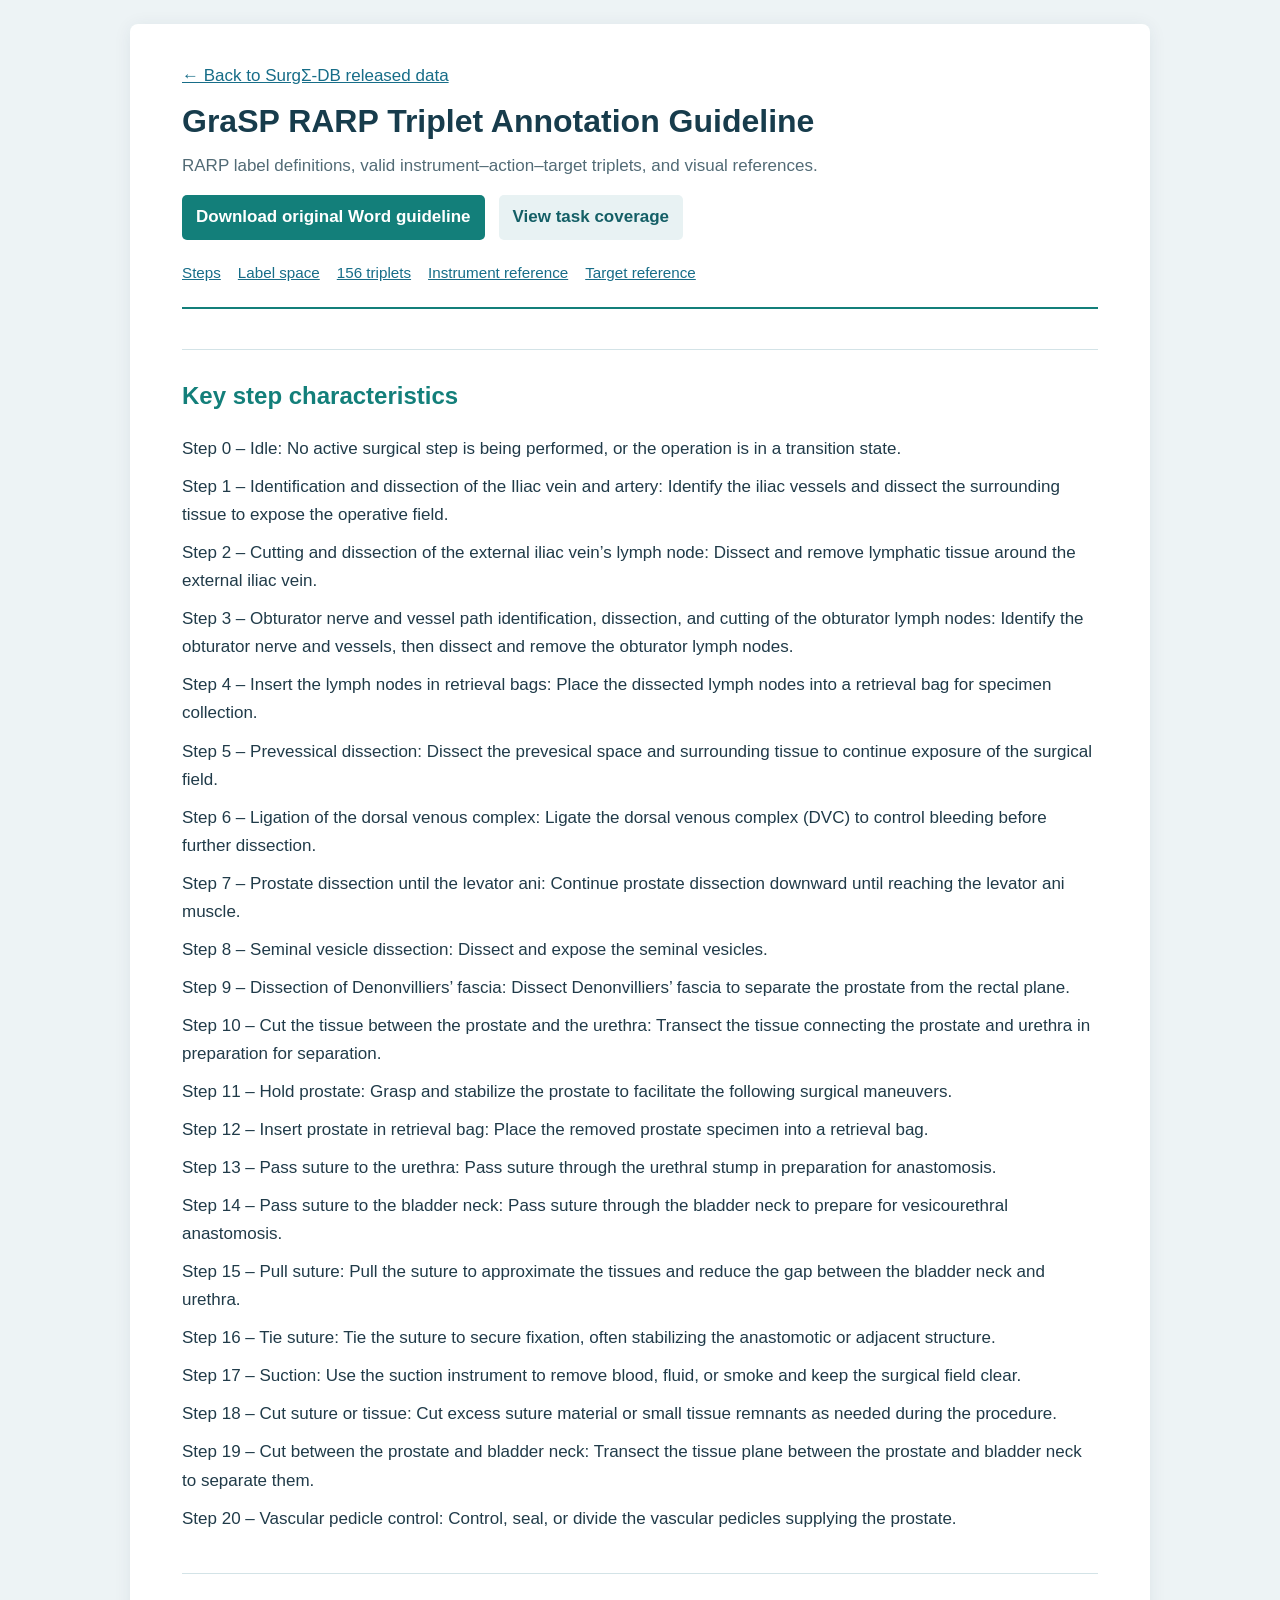
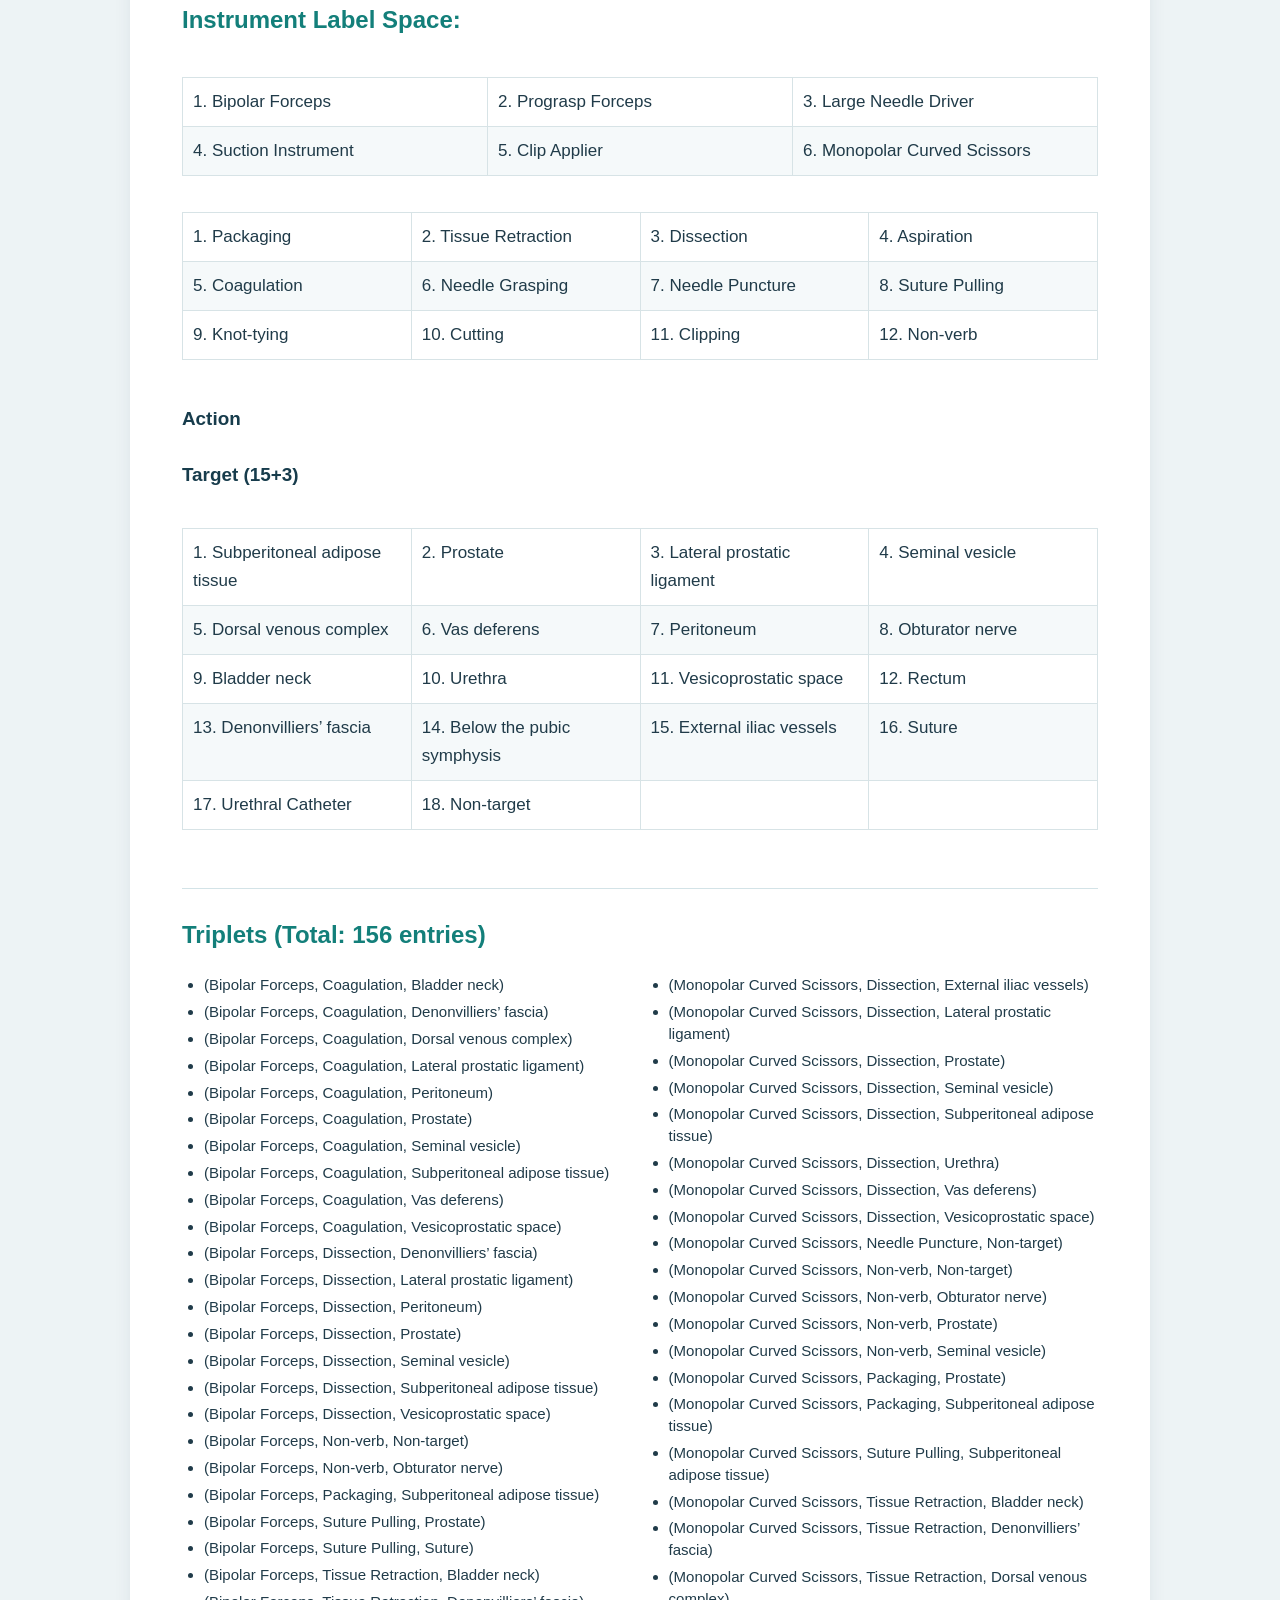
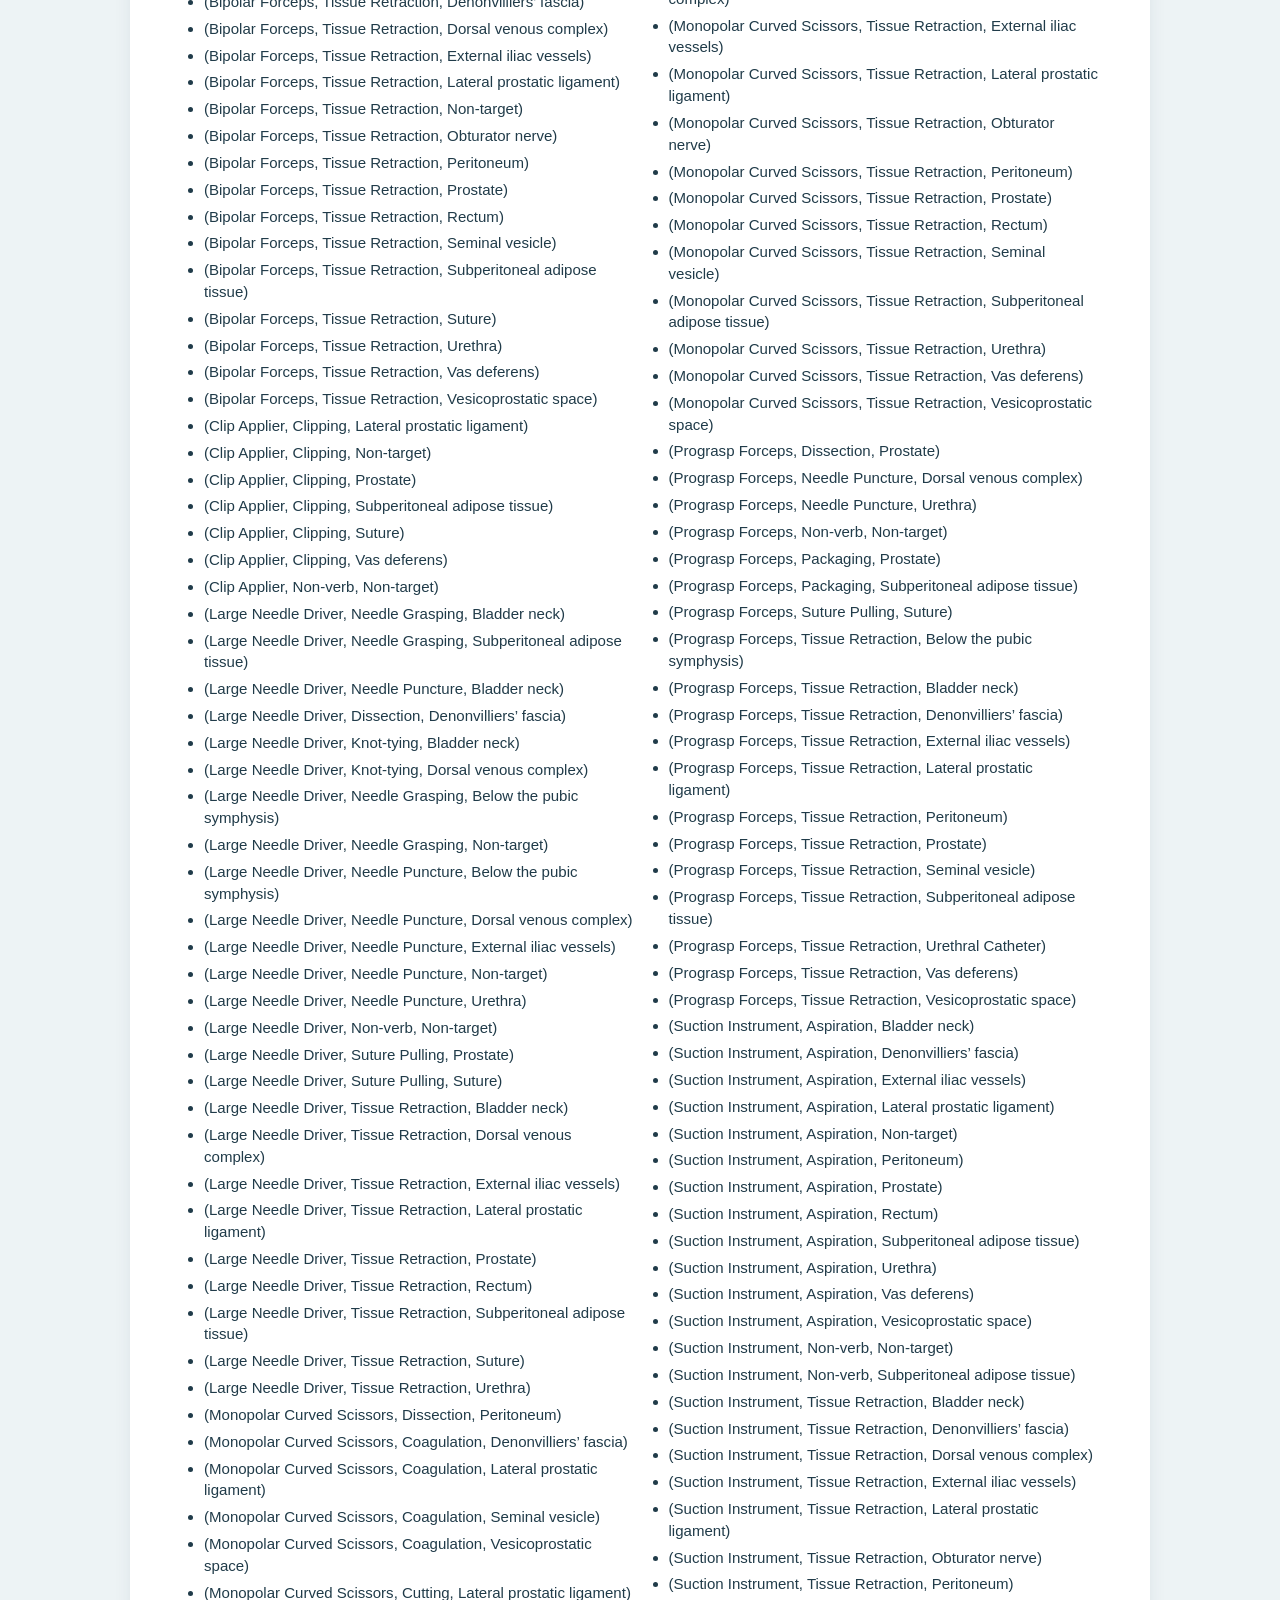
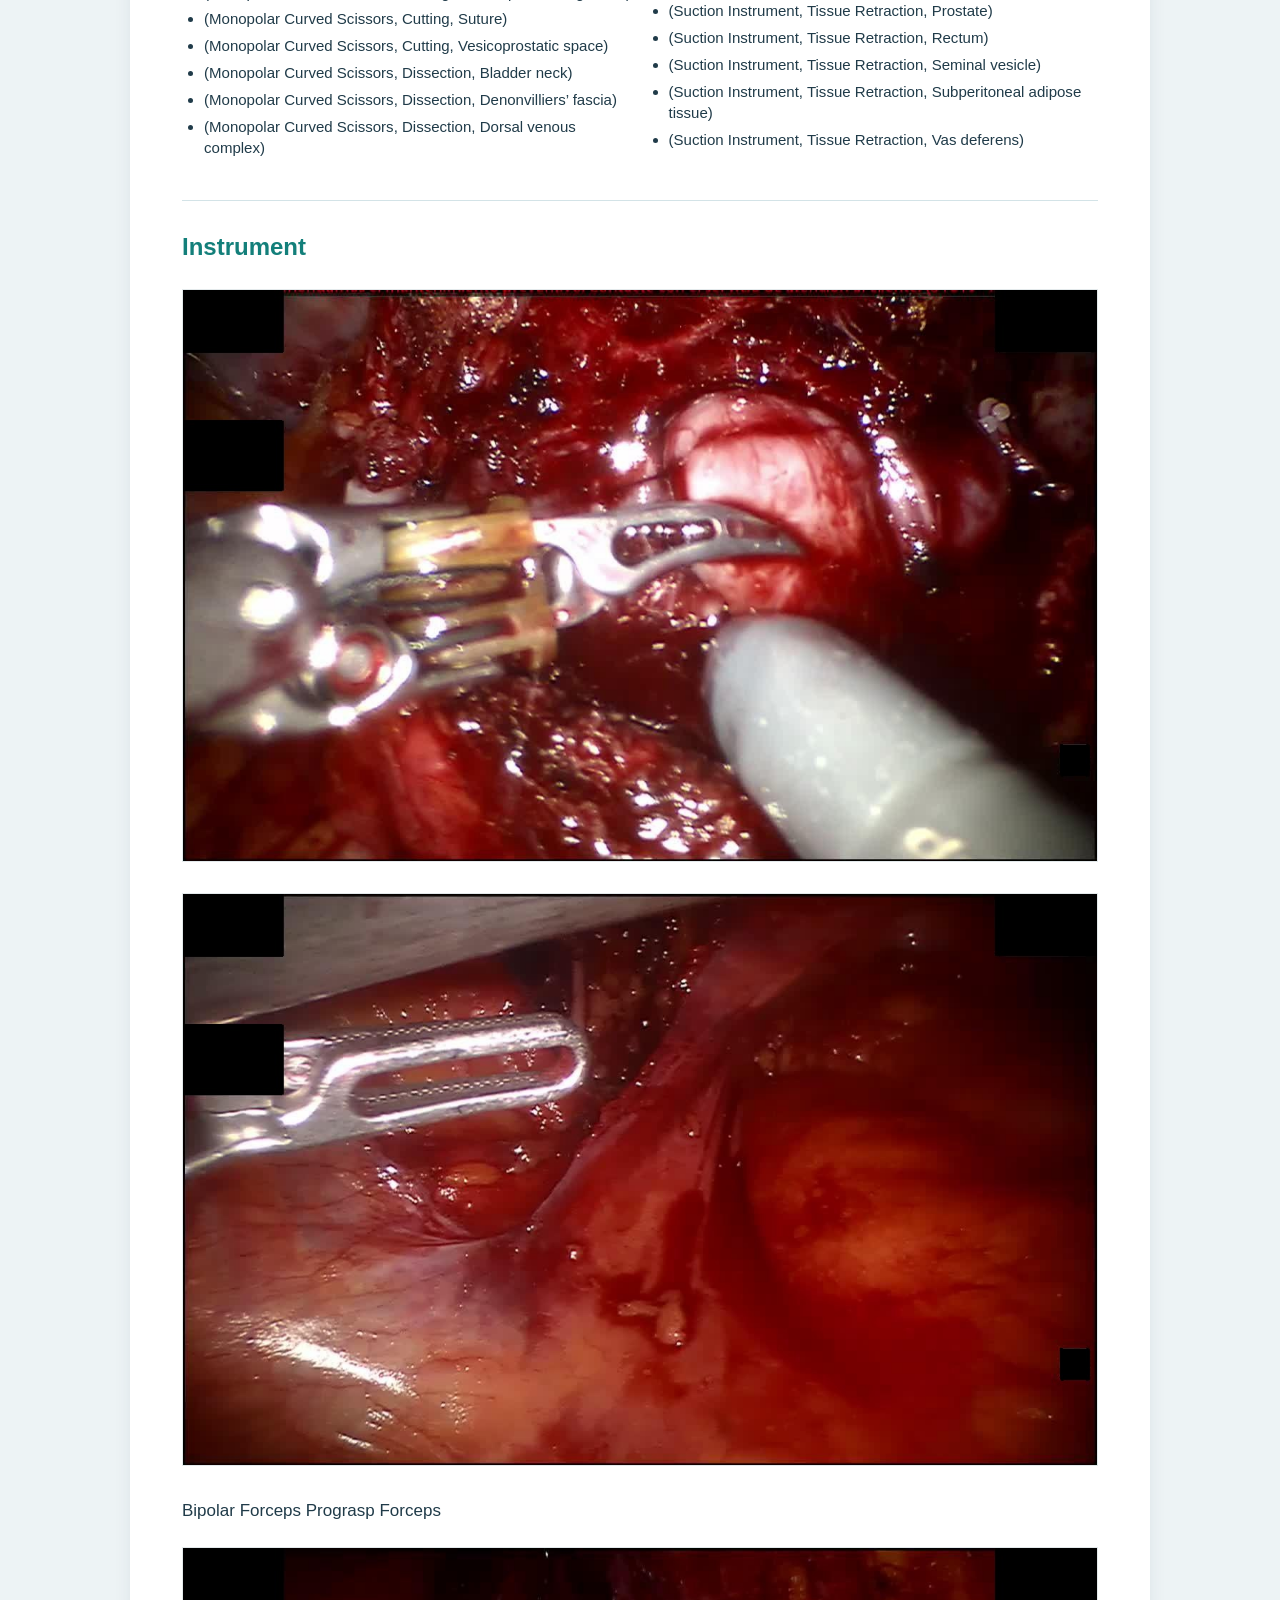
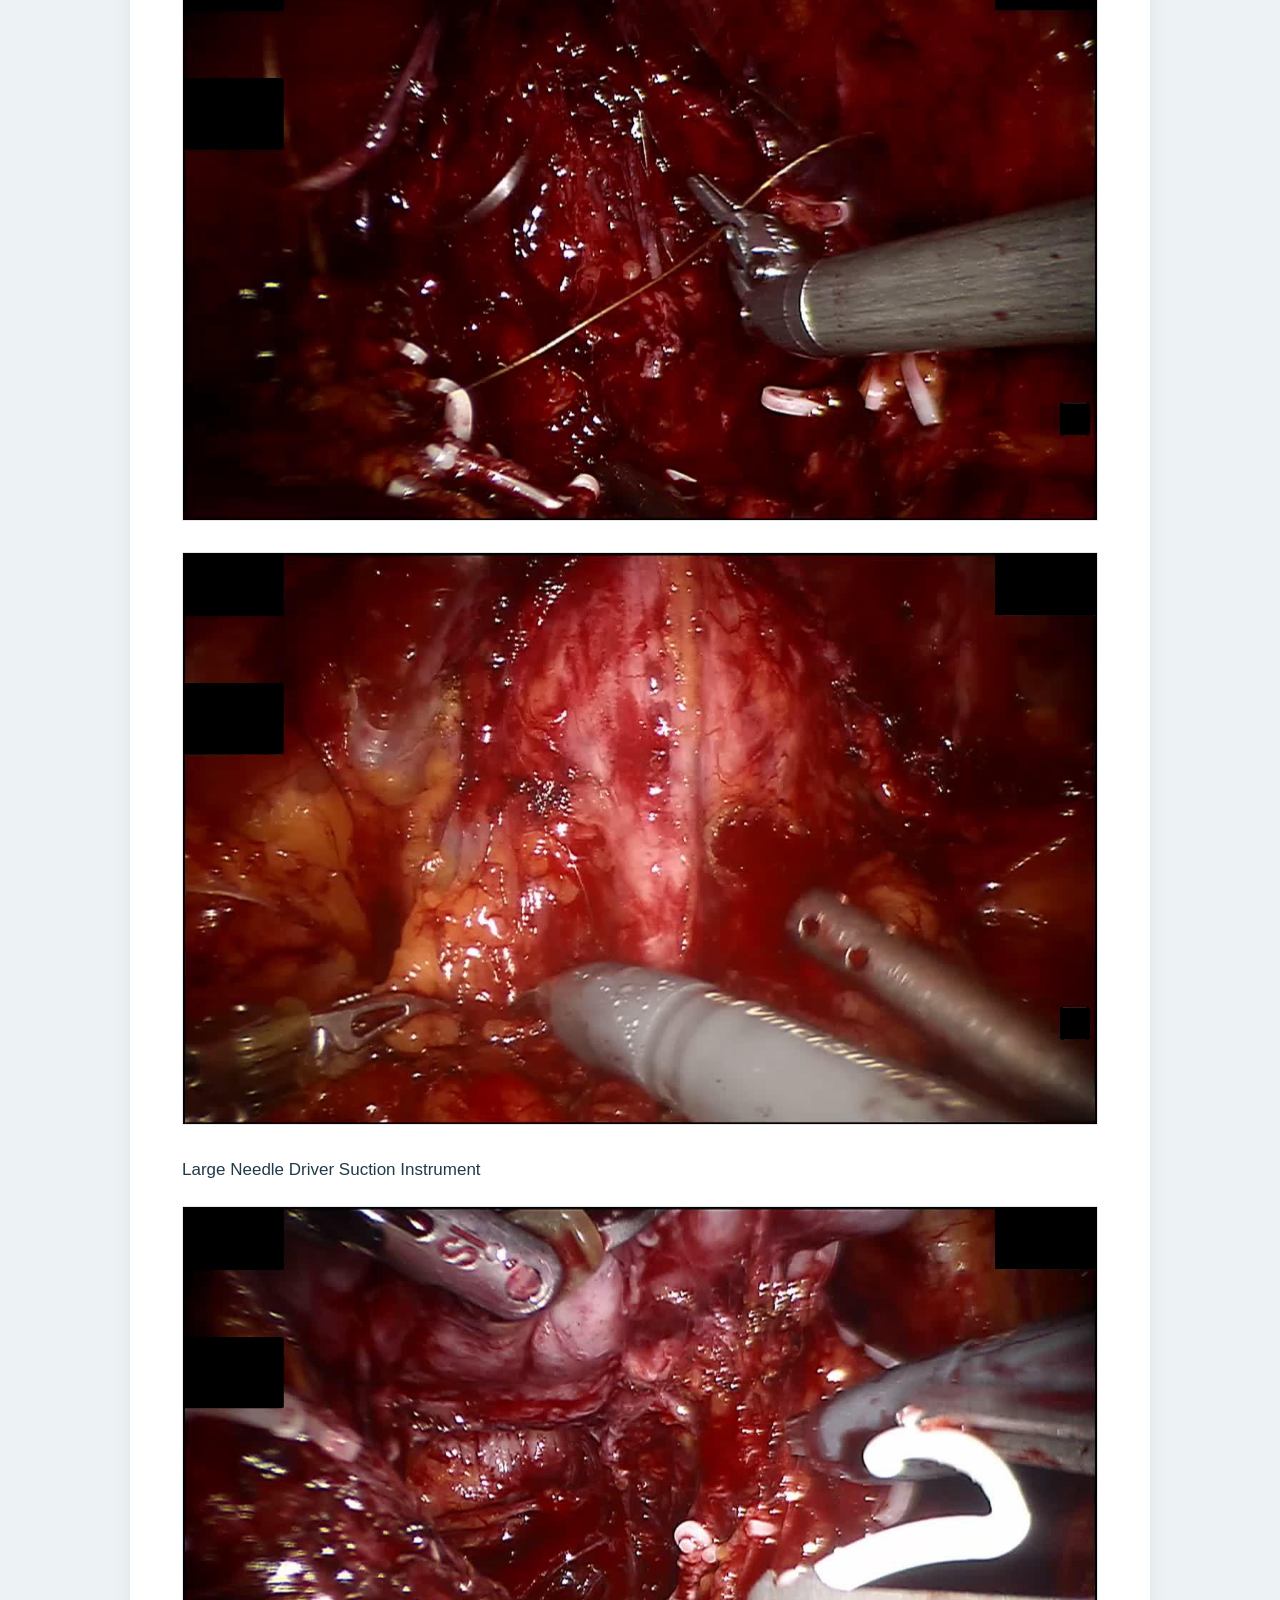
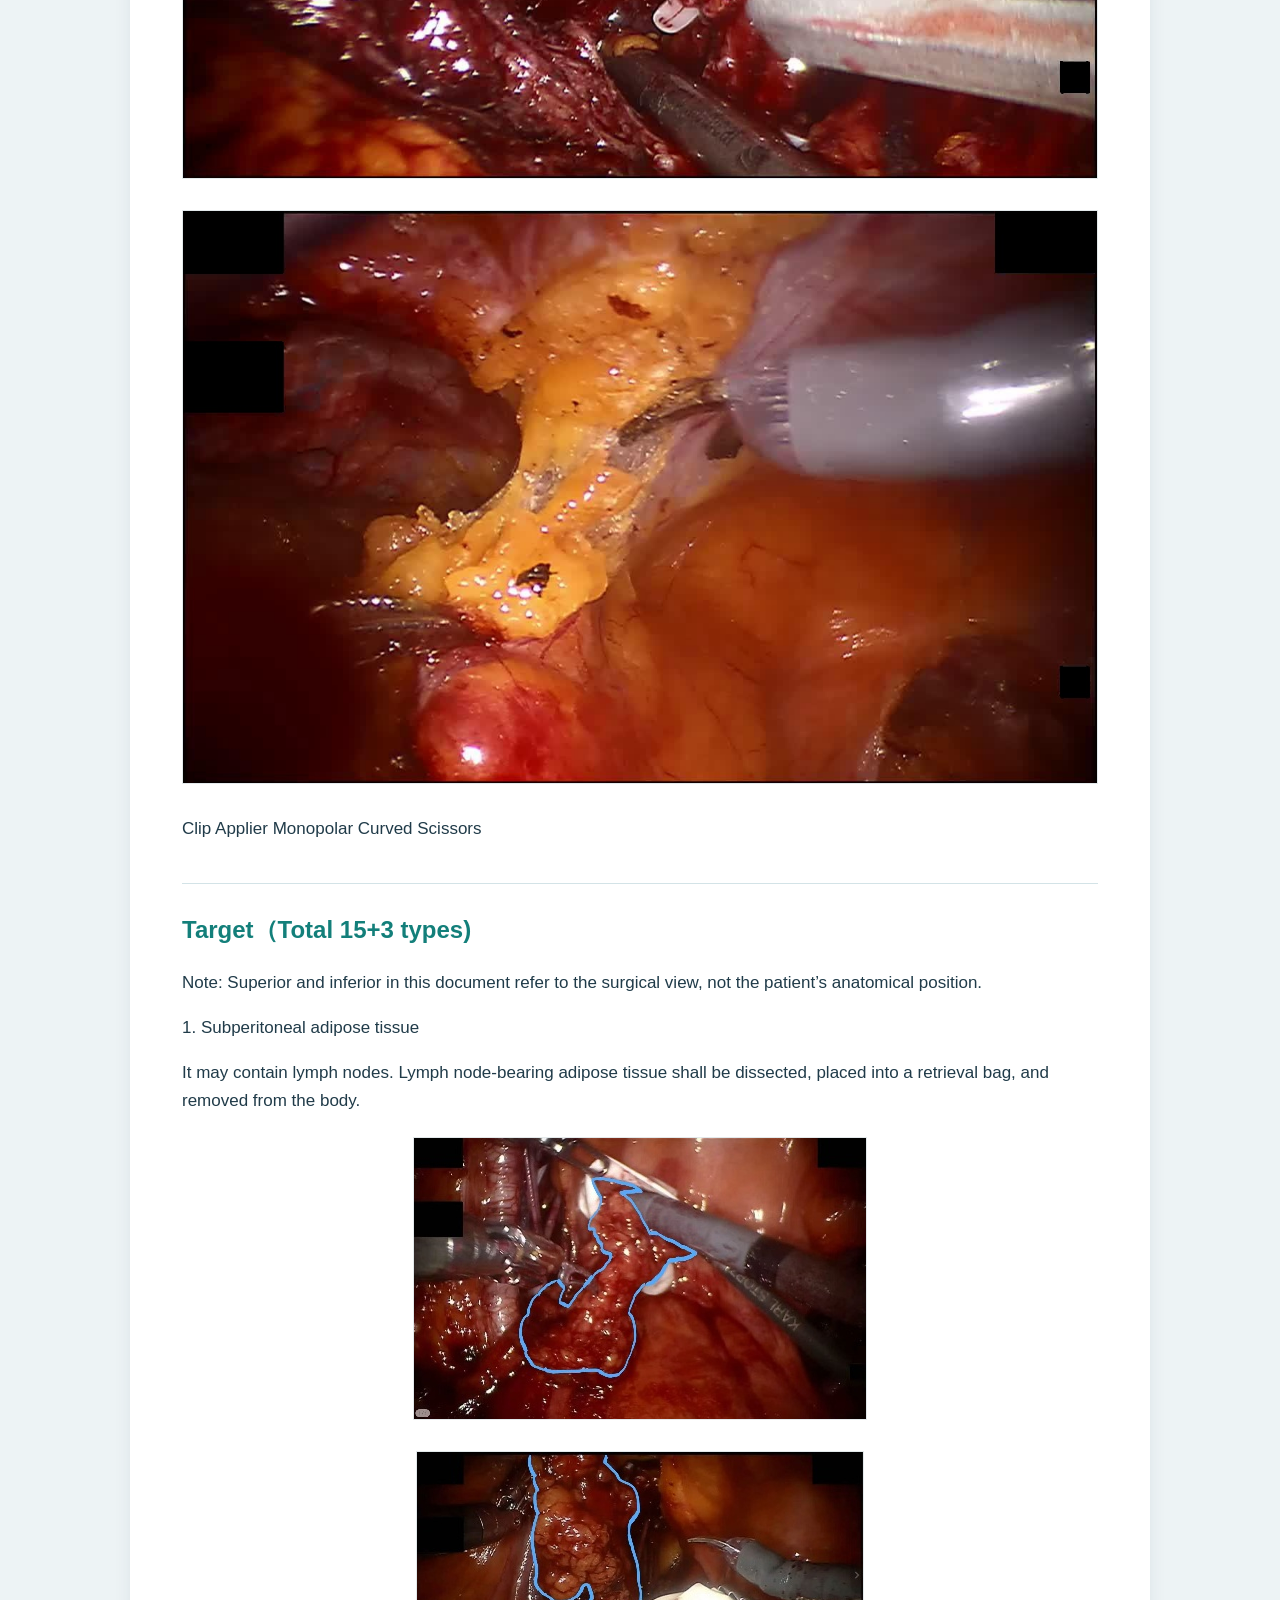
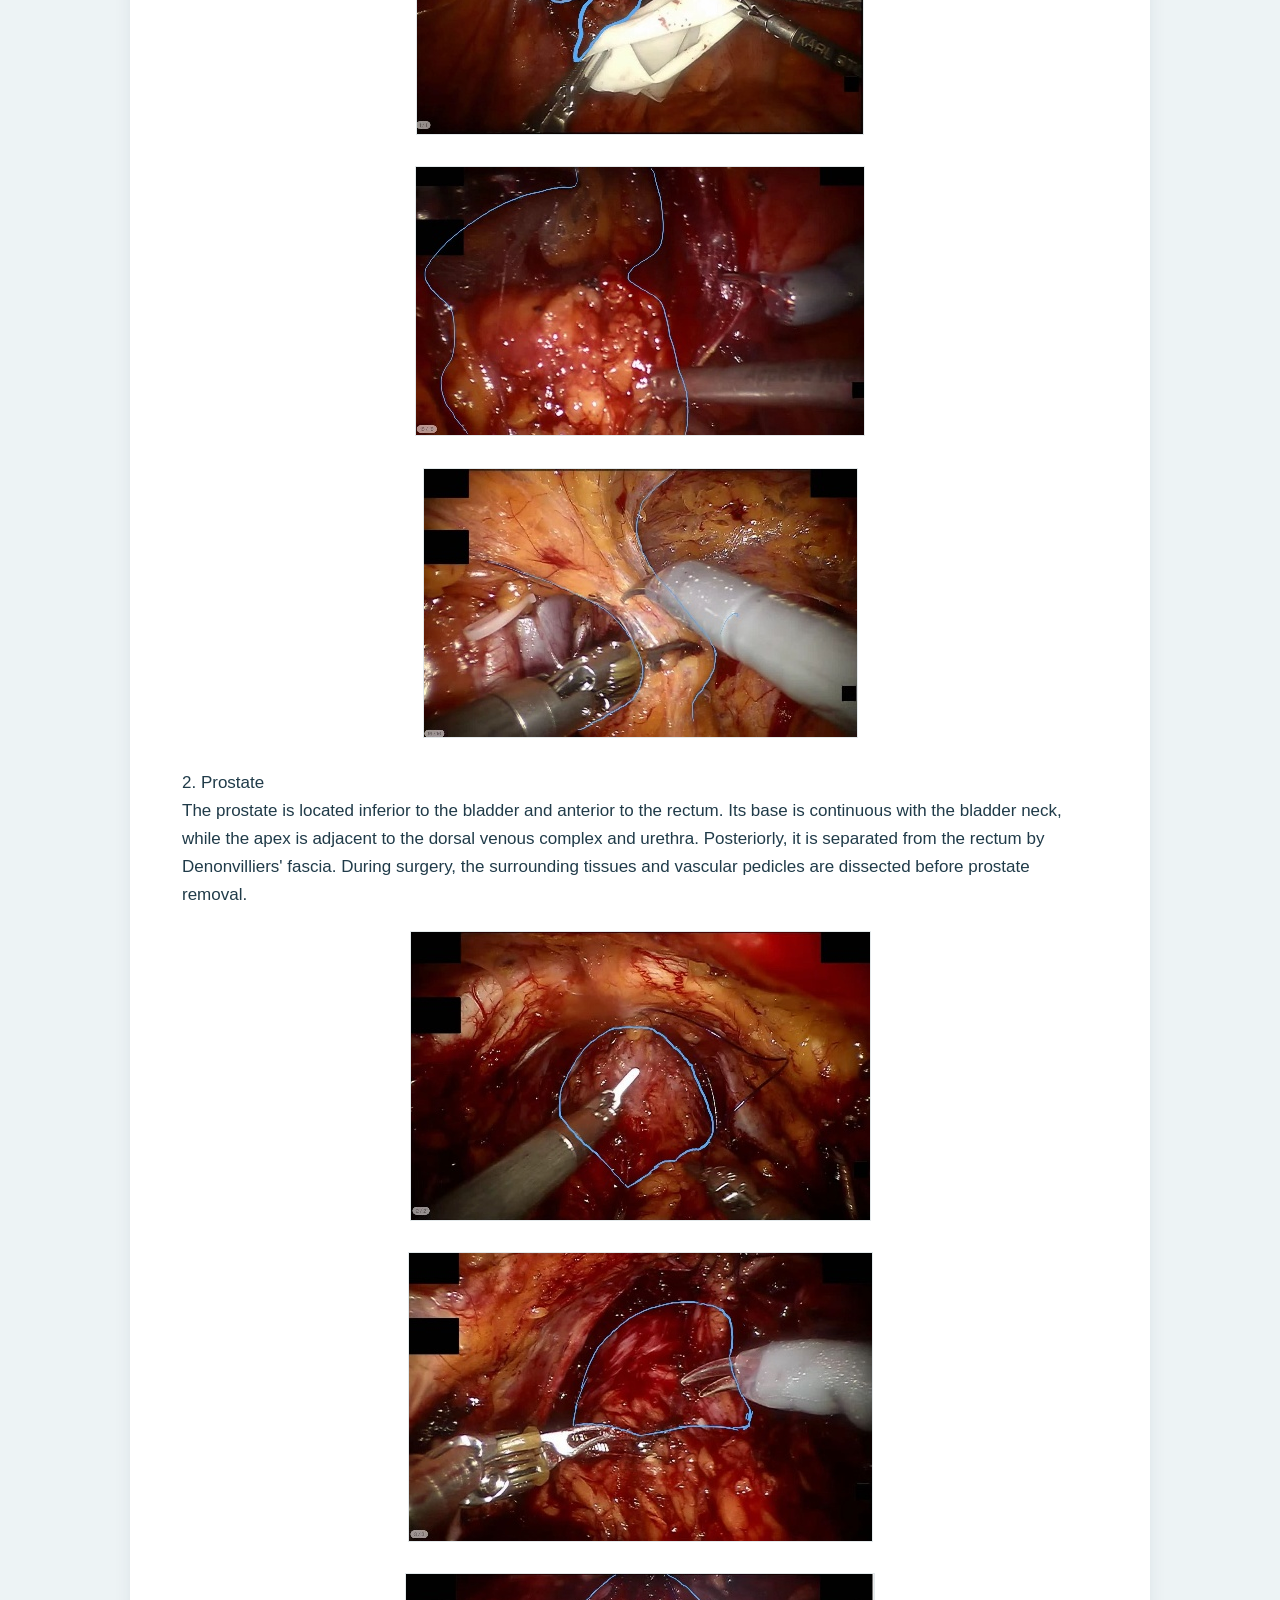
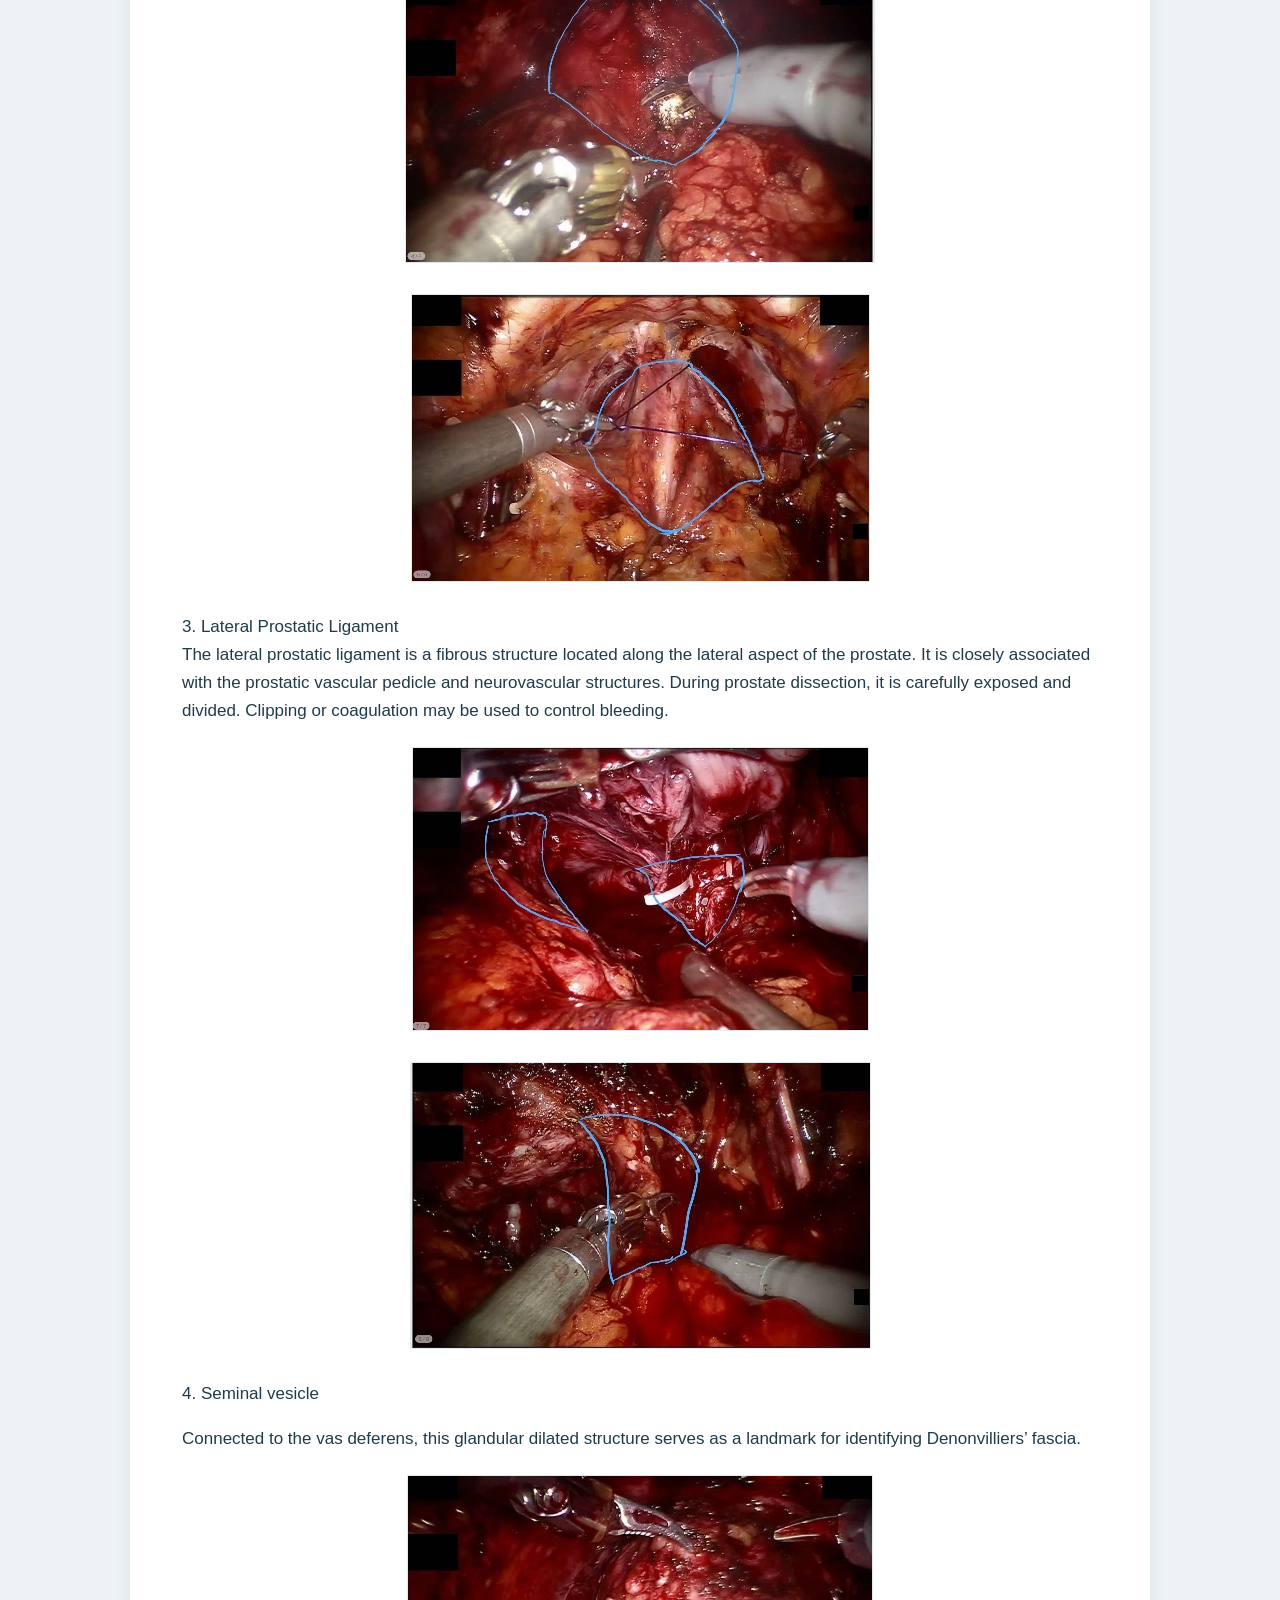
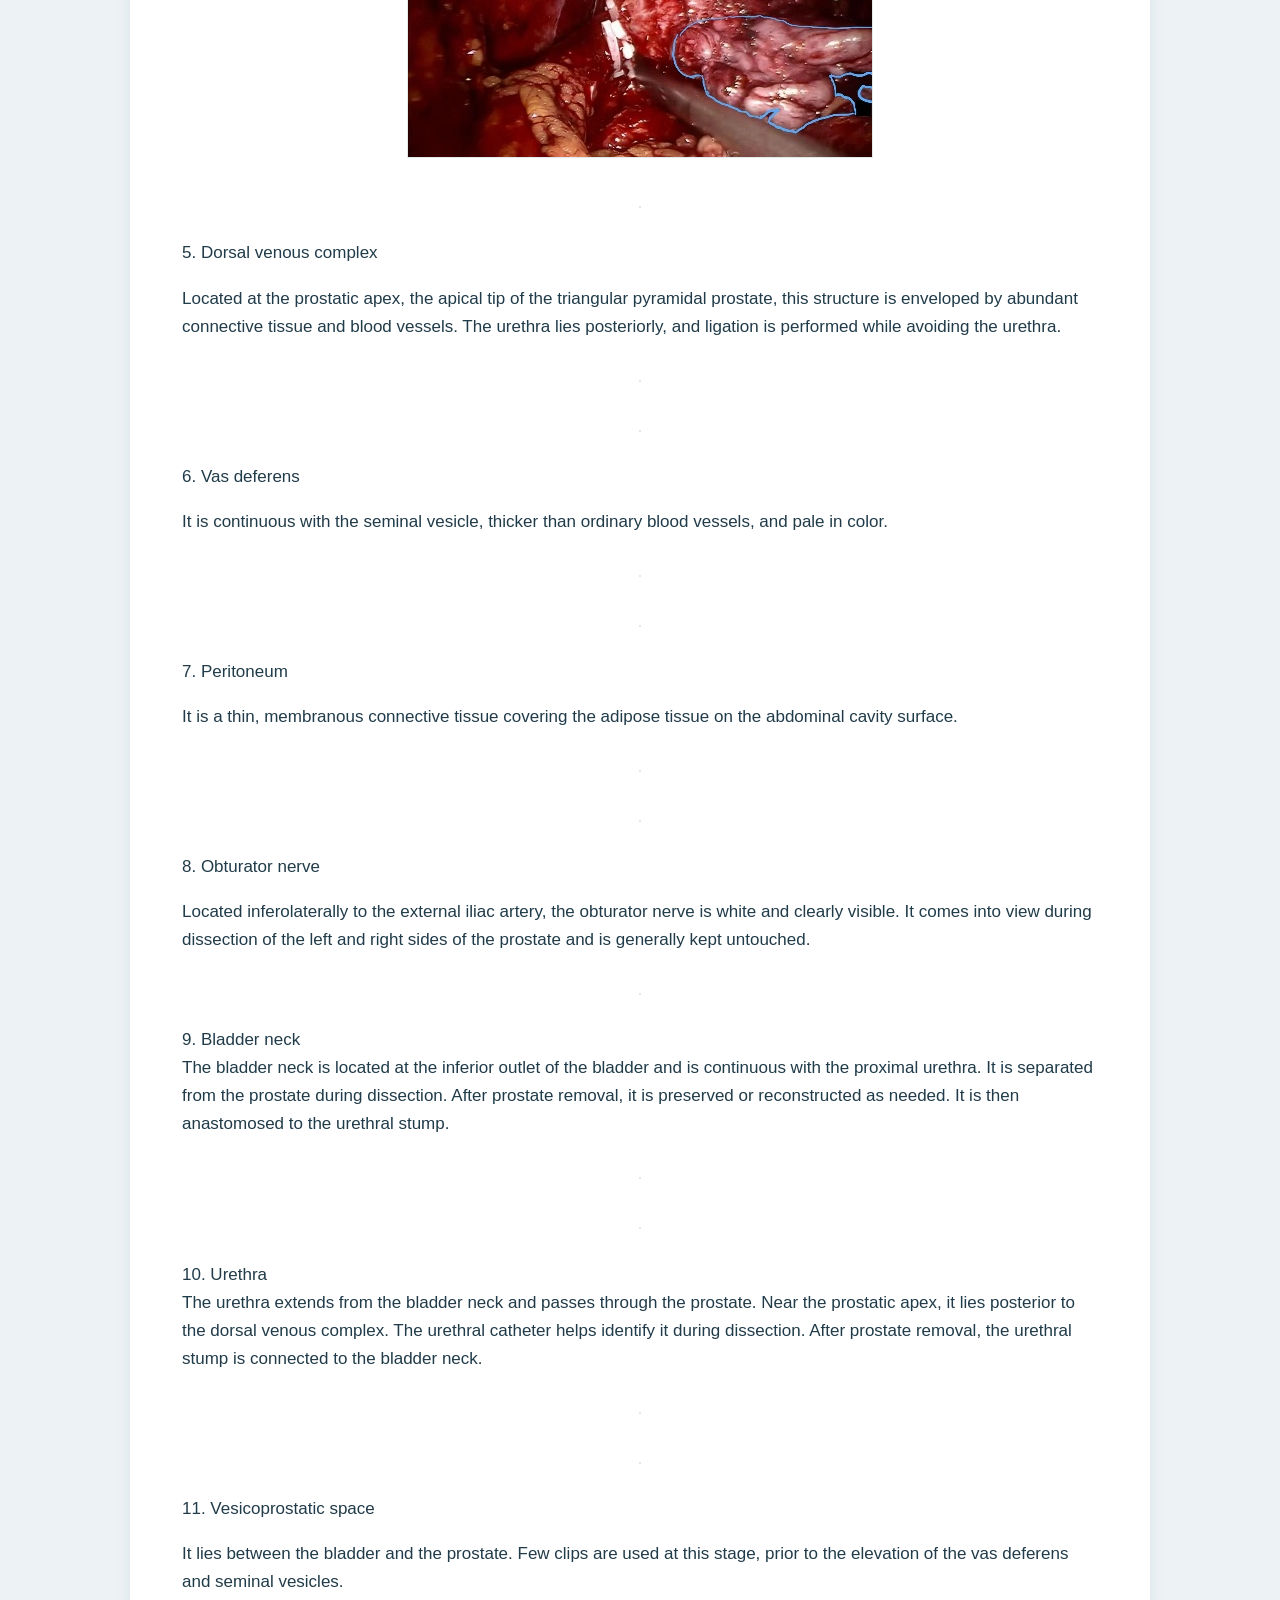
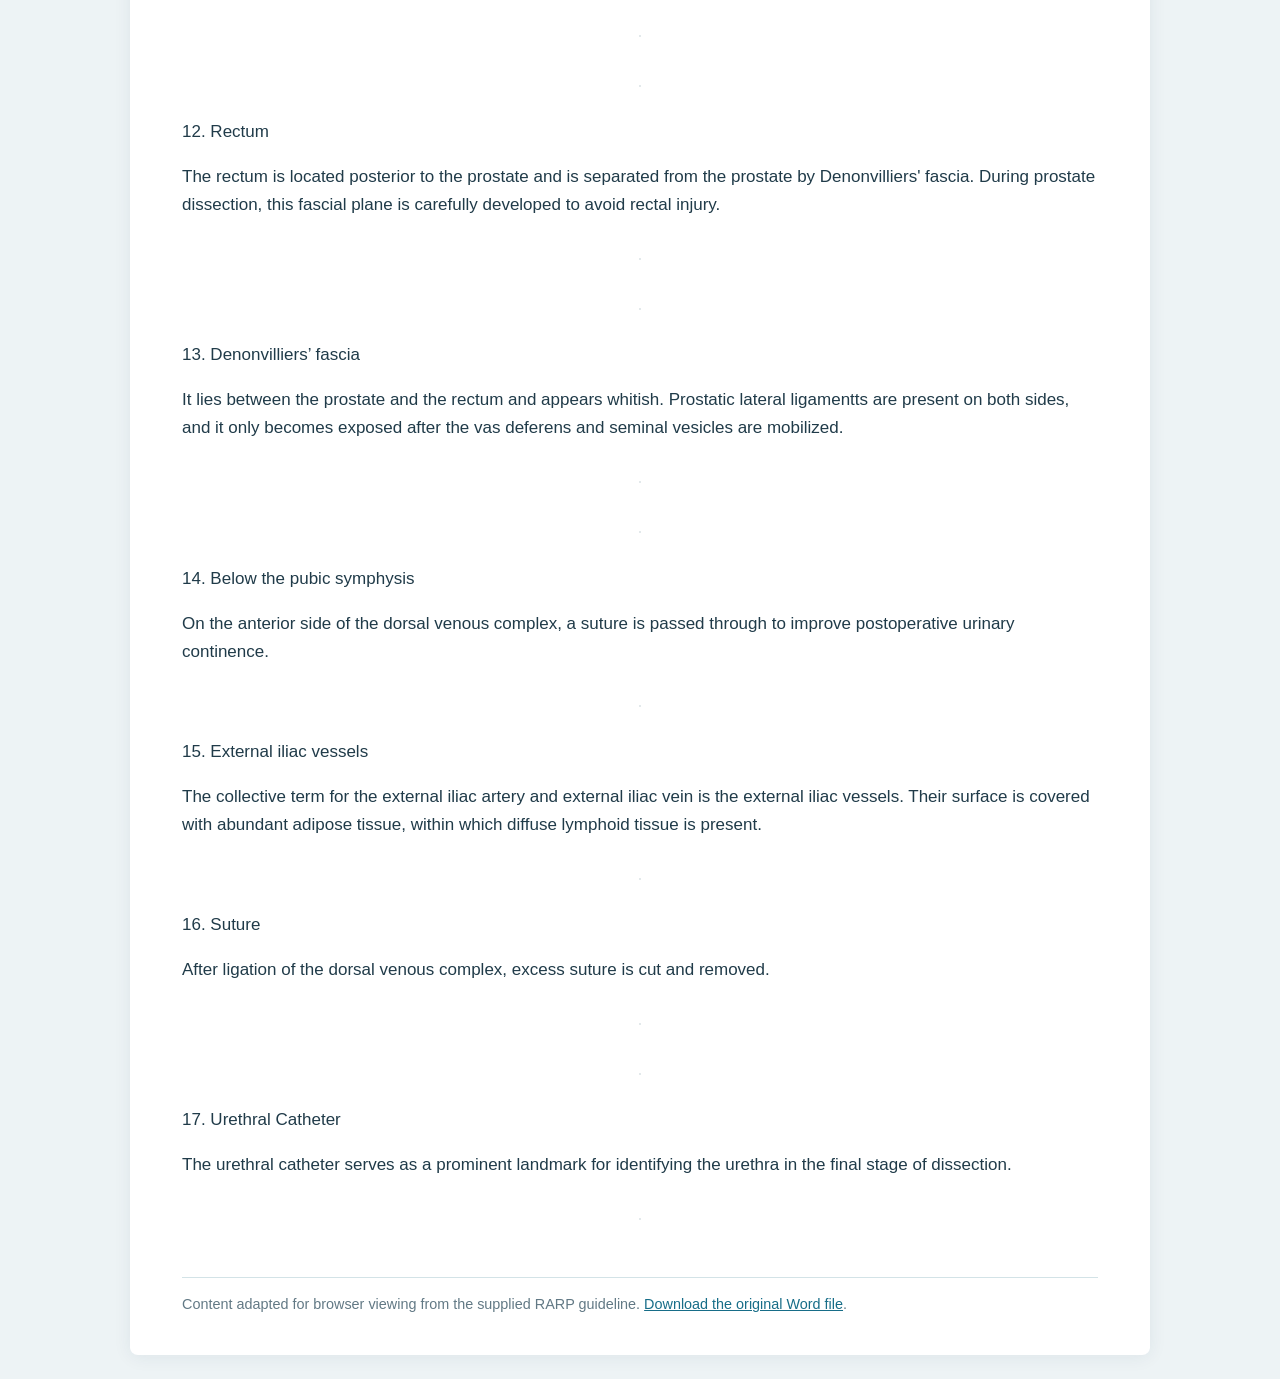
==== static/guidelines/grasp-rarp-triplet.html @ 599b19e3 "Merge pull request #1 from Grayye123/add-rarp-triplet-guideline Add GraSP RARP triplet annotation gu" ====
<!doctype html>
<html lang="en"><head><meta charset="utf-8"><meta name="viewport" content="width=device-width, initial-scale=1">
<title>GraSP RARP Triplet Annotation Guideline | SurgΣ-DB</title>
<style>
:root{color-scheme:light}*{box-sizing:border-box}html{scroll-behavior:smooth}body{margin:0;background:#edf3f5;color:#203b49;font:17px/1.65 Arial,"Microsoft YaHei",sans-serif}main{max-width:1020px;margin:24px auto;background:white;padding:38px 52px;box-shadow:0 2px 18px #183b4b13;border-radius:8px}a{color:#176d88}header{border-bottom:2px solid #137f7a;padding-bottom:22px}h1{font-size:2rem;line-height:1.2;margin:12px 0;color:#173c4c}h2{font-size:1.5rem;color:#137f7a;border-top:1px solid #d3e3e7;padding-top:26px;margin-top:40px;scroll-margin-top:18px}h3{font-size:1.18rem;color:#173c4c;margin-top:25px}.subtitle{color:#526b76;margin:0}.actions{display:flex;gap:14px;flex-wrap:wrap;margin-top:15px}.button{display:inline-block;background:#137f7a;color:white;text-decoration:none;padding:8px 14px;border-radius:5px;font-weight:600}.button.secondary{background:#e8f2f3;color:#145f66}.toc{display:flex;gap:9px 17px;flex-wrap:wrap;margin:20px 0 0}.toc a{font-size:.95rem}.step{margin:10px 0}.triplet-list{columns:2;column-gap:35px;padding-left:22px}.triplet-list li{break-inside:avoid;margin:0 0 5px;font-size:.94rem;line-height:1.45}.table-scroll{overflow-x:auto}table{width:100%;border-collapse:collapse;margin:18px 0}td{border:1px solid #d7e3e6;padding:10px;vertical-align:top;width:25%}tr:nth-child(even){background:#f5f9fa}figure{margin:22px 0;text-align:center}figure img{max-width:100%;height:auto;border:1px solid #e3e9eb}footer{border-top:1px solid #d3e3e7;margin-top:48px;padding-top:15px;color:#627985;font-size:.9rem}@media(max-width:700px){main{margin:0;padding:23px 18px;border-radius:0}.triplet-list{columns:1}body{font-size:16px}h1{font-size:1.65rem}}
</style></head><body><main>
<header><a href="../../index.html#annotation-guidelines">← Back to SurgΣ-DB released data</a>
<h1>GraSP RARP Triplet Annotation Guideline</h1>
<p class="subtitle">RARP label definitions, valid instrument–action–target triplets, and visual references.</p>
<div class="actions"><a class="button" href="RARP_guideline_triplet.docx" download>Download original Word guideline</a><a class="button secondary" href="../../index.html#annotation-guidelines">View task coverage</a></div>
<nav class="toc" aria-label="Guide sections"><a href="#steps">Steps</a><a href="#label-space">Label space</a><a href="#triplets">156 triplets</a><a href="#instruments">Instrument reference</a><a href="#target-reference">Target reference</a></nav></header>
<h2 id="steps">Key step characteristics</h2>
<p class="step">Step 0 – Idle: No active surgical step is being performed, or the operation is in a transition state.</p>
<p class="step">Step 1 – Identification and dissection of the Iliac vein and artery: Identify the iliac vessels and dissect the surrounding tissue to expose the operative field.</p>
<p class="step">Step 2 – Cutting and dissection of the external iliac vein’s lymph node: Dissect and remove lymphatic tissue around the external iliac vein.</p>
<p class="step">Step 3 – Obturator nerve and vessel path identification, dissection, and cutting of the obturator lymph nodes: Identify the obturator nerve and vessels, then dissect and remove the obturator lymph nodes.</p>
<p class="step">Step 4 – Insert the lymph nodes in retrieval bags: Place the dissected lymph nodes into a retrieval bag for specimen collection.</p>
<p class="step">Step 5 – Prevessical dissection: Dissect the prevesical space and surrounding tissue to continue exposure of the surgical field.</p>
<p class="step">Step 6 – Ligation of the dorsal venous complex: Ligate the dorsal venous complex (DVC) to control bleeding before further dissection.</p>
<p class="step">Step 7 – Prostate dissection until the levator ani: Continue prostate dissection downward until reaching the levator ani muscle.</p>
<p class="step">Step 8 – Seminal vesicle dissection: Dissect and expose the seminal vesicles.</p>
<p class="step">Step 9 – Dissection of Denonvilliers’ fascia: Dissect Denonvilliers’ fascia to separate the prostate from the rectal plane.</p>
<p class="step">Step 10 – Cut the tissue between the prostate and the urethra: Transect the tissue connecting the prostate and urethra in preparation for separation.</p>
<p class="step">Step 11 – Hold prostate: Grasp and stabilize the prostate to facilitate the following surgical maneuvers.</p>
<p class="step">Step 12 – Insert prostate in retrieval bag: Place the removed prostate specimen into a retrieval bag.</p>
<p class="step">Step 13 – Pass suture to the urethra: Pass suture through the urethral stump in preparation for anastomosis.</p>
<p class="step">Step 14 – Pass suture to the bladder neck: Pass suture through the bladder neck to prepare for vesicourethral anastomosis.</p>
<p class="step">Step 15 – Pull suture: Pull the suture to approximate the tissues and reduce the gap between the bladder neck and urethra.</p>
<p class="step">Step 16 – Tie suture: Tie the suture to secure fixation, often stabilizing the anastomotic or adjacent structure.</p>
<p class="step">Step 17 – Suction: Use the suction instrument to remove blood, fluid, or smoke and keep the surgical field clear.</p>
<p class="step">Step 18 – Cut suture or tissue: Cut excess suture material or small tissue remnants as needed during the procedure.</p>
<p class="step">Step 19 – Cut between the prostate and bladder neck: Transect the tissue plane between the prostate and bladder neck to separate them.</p>
<p class="step">Step 20 – Vascular pedicle control: Control, seal, or divide the vascular pedicles supplying the prostate.</p>
<h2 id="label-space">Instrument Label Space:</h2>
<div class="table-scroll"><table><tbody>
<tr><td>1. Bipolar Forceps</td><td>2. Prograsp Forceps</td><td>3. Large Needle Driver</td></tr>
<tr><td>4. Suction Instrument</td><td>5. Clip Applier</td><td>6. Monopolar Curved Scissors</td></tr>
</tbody></table></div>
<div class="table-scroll"><table><tbody>
<tr><td>1. Packaging</td><td>2. Tissue Retraction</td><td>3. Dissection</td><td>4. Aspiration</td></tr>
<tr><td>5. Coagulation</td><td>6. Needle Grasping</td><td>7. Needle Puncture</td><td>8. Suture Pulling</td></tr>
<tr><td>9. Knot-tying</td><td>10. Cutting</td><td>11. Clipping</td><td>12. Non-verb</td></tr>
</tbody></table></div>
<h3 id="actions">Action</h3>
<h3 id="targets-summary">Target  (15+3)</h3>
<div class="table-scroll"><table><tbody>
<tr><td>1. Subperitoneal adipose tissue</td><td>2. Prostate</td><td>3. Lateral prostatic ligament</td><td>4. Seminal vesicle  </td></tr>
<tr><td>5. Dorsal venous complex</td><td>6. Vas deferens</td><td>7. Peritoneum</td><td>8. Obturator nerve</td></tr>
<tr><td>9. Bladder neck</td><td>10. Urethra</td><td>11. Vesicoprostatic space</td><td>12. Rectum</td></tr>
<tr><td>13. Denonvilliers’ fascia</td><td>14. Below the pubic symphysis</td><td>15. External iliac vessels</td><td>16. Suture</td></tr>
<tr><td>17. Urethral Catheter</td><td>18. Non-target</td><td></td><td></td></tr>
</tbody></table></div>
<h2 id="triplets">Triplets (Total: 156 entries)</h2>
<ul class="triplet-list">
<li>(Bipolar Forceps, Coagulation, Bladder neck)</li>
<li>(Bipolar Forceps, Coagulation, Denonvilliers’ fascia)</li>
<li>(Bipolar Forceps, Coagulation, Dorsal venous complex)</li>
<li>(Bipolar Forceps, Coagulation, Lateral prostatic ligament)</li>
<li>(Bipolar Forceps, Coagulation, Peritoneum)</li>
<li>(Bipolar Forceps, Coagulation, Prostate)</li>
<li>(Bipolar Forceps, Coagulation, Seminal vesicle)</li>
<li>(Bipolar Forceps, Coagulation, Subperitoneal adipose tissue)</li>
<li>(Bipolar Forceps, Coagulation, Vas deferens)</li>
<li>(Bipolar Forceps, Coagulation, Vesicoprostatic space)</li>
<li>(Bipolar Forceps, Dissection, Denonvilliers’ fascia)</li>
<li>(Bipolar Forceps, Dissection, Lateral prostatic ligament)</li>
<li>(Bipolar Forceps, Dissection, Peritoneum)</li>
<li>(Bipolar Forceps, Dissection, Prostate)</li>
<li>(Bipolar Forceps, Dissection, Seminal vesicle)</li>
<li>(Bipolar Forceps, Dissection, Subperitoneal adipose tissue)</li>
<li>(Bipolar Forceps, Dissection, Vesicoprostatic space)</li>
<li>(Bipolar Forceps, Non-verb, Non-target)</li>
<li>(Bipolar Forceps, Non-verb, Obturator nerve)</li>
<li>(Bipolar Forceps, Packaging, Subperitoneal adipose tissue)</li>
<li>(Bipolar Forceps, Suture Pulling, Prostate)</li>
<li>(Bipolar Forceps, Suture Pulling, Suture)</li>
<li>(Bipolar Forceps, Tissue Retraction, Bladder neck)</li>
<li>(Bipolar Forceps, Tissue Retraction, Denonvilliers’ fascia)</li>
<li>(Bipolar Forceps, Tissue Retraction, Dorsal venous complex)</li>
<li>(Bipolar Forceps, Tissue Retraction, External iliac vessels)</li>
<li>(Bipolar Forceps, Tissue Retraction, Lateral prostatic ligament)</li>
<li>(Bipolar Forceps, Tissue Retraction, Non-target)</li>
<li>(Bipolar Forceps, Tissue Retraction, Obturator nerve)</li>
<li>(Bipolar Forceps, Tissue Retraction, Peritoneum)</li>
<li>(Bipolar Forceps, Tissue Retraction, Prostate)</li>
<li>(Bipolar Forceps, Tissue Retraction, Rectum)</li>
<li>(Bipolar Forceps, Tissue Retraction, Seminal vesicle)</li>
<li>(Bipolar Forceps, Tissue Retraction, Subperitoneal adipose tissue)</li>
<li>(Bipolar Forceps, Tissue Retraction, Suture)</li>
<li>(Bipolar Forceps, Tissue Retraction, Urethra)</li>
<li>(Bipolar Forceps, Tissue Retraction, Vas deferens)</li>
<li>(Bipolar Forceps, Tissue Retraction, Vesicoprostatic space)</li>
<li>(Clip Applier, Clipping, Lateral prostatic ligament)</li>
<li>(Clip Applier, Clipping, Non-target)</li>
<li>(Clip Applier, Clipping, Prostate)</li>
<li>(Clip Applier, Clipping, Subperitoneal adipose tissue)</li>
<li>(Clip Applier, Clipping, Suture)</li>
<li>(Clip Applier, Clipping, Vas deferens)</li>
<li>(Clip Applier, Non-verb, Non-target)</li>
<li>(Large Needle Driver, Needle Grasping, Bladder neck)</li>
<li>(Large Needle Driver, Needle Grasping, Subperitoneal adipose tissue)</li>
<li>(Large Needle Driver, Needle Puncture, Bladder neck)</li>
<li>(Large Needle Driver, Dissection, Denonvilliers’ fascia)</li>
<li>(Large Needle Driver, Knot-tying, Bladder neck)</li>
<li>(Large Needle Driver, Knot-tying, Dorsal venous complex)</li>
<li>(Large Needle Driver, Needle Grasping, Below the pubic symphysis)</li>
<li>(Large Needle Driver, Needle Grasping, Non-target)</li>
<li>(Large Needle Driver, Needle Puncture, Below the pubic symphysis)</li>
<li>(Large Needle Driver, Needle Puncture, Dorsal venous complex)</li>
<li>(Large Needle Driver, Needle Puncture, External iliac vessels)</li>
<li>(Large Needle Driver, Needle Puncture, Non-target)</li>
<li>(Large Needle Driver, Needle Puncture, Urethra)</li>
<li>(Large Needle Driver, Non-verb, Non-target)</li>
<li>(Large Needle Driver, Suture Pulling, Prostate)</li>
<li>(Large Needle Driver, Suture Pulling, Suture)</li>
<li>(Large Needle Driver, Tissue Retraction, Bladder neck)</li>
<li>(Large Needle Driver, Tissue Retraction, Dorsal venous complex)</li>
<li>(Large Needle Driver, Tissue Retraction, External iliac vessels)</li>
<li>(Large Needle Driver, Tissue Retraction, Lateral prostatic ligament)</li>
<li>(Large Needle Driver, Tissue Retraction, Prostate)</li>
<li>(Large Needle Driver, Tissue Retraction, Rectum)</li>
<li>(Large Needle Driver, Tissue Retraction, Subperitoneal adipose tissue)</li>
<li>(Large Needle Driver, Tissue Retraction, Suture)</li>
<li>(Large Needle Driver, Tissue Retraction, Urethra)</li>
<li>(Monopolar Curved Scissors, Dissection, Peritoneum)</li>
<li>(Monopolar Curved Scissors, Coagulation, Denonvilliers’ fascia)</li>
<li>(Monopolar Curved Scissors, Coagulation, Lateral prostatic ligament)</li>
<li>(Monopolar Curved Scissors, Coagulation, Seminal vesicle)</li>
<li>(Monopolar Curved Scissors, Coagulation, Vesicoprostatic space)</li>
<li>(Monopolar Curved Scissors, Cutting, Lateral prostatic ligament)</li>
<li>(Monopolar Curved Scissors, Cutting, Suture)</li>
<li>(Monopolar Curved Scissors, Cutting, Vesicoprostatic space)</li>
<li>(Monopolar Curved Scissors, Dissection, Bladder neck)</li>
<li>(Monopolar Curved Scissors, Dissection, Denonvilliers’ fascia)</li>
<li>(Monopolar Curved Scissors, Dissection, Dorsal venous complex)</li>
<li>(Monopolar Curved Scissors, Dissection, External iliac vessels)</li>
<li>(Monopolar Curved Scissors, Dissection, Lateral prostatic ligament)</li>
<li>(Monopolar Curved Scissors, Dissection, Prostate)</li>
<li>(Monopolar Curved Scissors, Dissection, Seminal vesicle)</li>
<li>(Monopolar Curved Scissors, Dissection, Subperitoneal adipose tissue)</li>
<li>(Monopolar Curved Scissors, Dissection, Urethra)</li>
<li>(Monopolar Curved Scissors, Dissection, Vas deferens)</li>
<li>(Monopolar Curved Scissors, Dissection, Vesicoprostatic space)</li>
<li>(Monopolar Curved Scissors, Needle Puncture, Non-target)</li>
<li>(Monopolar Curved Scissors, Non-verb, Non-target)</li>
<li>(Monopolar Curved Scissors, Non-verb, Obturator nerve)</li>
<li>(Monopolar Curved Scissors, Non-verb, Prostate)</li>
<li>(Monopolar Curved Scissors, Non-verb, Seminal vesicle)</li>
<li>(Monopolar Curved Scissors, Packaging, Prostate)</li>
<li>(Monopolar Curved Scissors, Packaging, Subperitoneal adipose tissue)</li>
<li>(Monopolar Curved Scissors, Suture Pulling, Subperitoneal adipose tissue)</li>
<li>(Monopolar Curved Scissors, Tissue Retraction, Bladder neck)</li>
<li>(Monopolar Curved Scissors, Tissue Retraction, Denonvilliers’ fascia)</li>
<li>(Monopolar Curved Scissors, Tissue Retraction, Dorsal venous complex)</li>
<li>(Monopolar Curved Scissors, Tissue Retraction, External iliac vessels)</li>
<li>(Monopolar Curved Scissors, Tissue Retraction, Lateral prostatic ligament)</li>
<li>(Monopolar Curved Scissors, Tissue Retraction, Obturator nerve)</li>
<li>(Monopolar Curved Scissors, Tissue Retraction, Peritoneum)</li>
<li>(Monopolar Curved Scissors, Tissue Retraction, Prostate)</li>
<li>(Monopolar Curved Scissors, Tissue Retraction, Rectum)</li>
<li>(Monopolar Curved Scissors, Tissue Retraction, Seminal vesicle)</li>
<li>(Monopolar Curved Scissors, Tissue Retraction, Subperitoneal adipose tissue)</li>
<li>(Monopolar Curved Scissors, Tissue Retraction, Urethra)</li>
<li>(Monopolar Curved Scissors, Tissue Retraction, Vas deferens)</li>
<li>(Monopolar Curved Scissors, Tissue Retraction, Vesicoprostatic space)</li>
<li>(Prograsp Forceps, Dissection, Prostate)</li>
<li>(Prograsp Forceps, Needle Puncture, Dorsal venous complex)</li>
<li>(Prograsp Forceps, Needle Puncture, Urethra)</li>
<li>(Prograsp Forceps, Non-verb, Non-target)</li>
<li>(Prograsp Forceps, Packaging, Prostate)</li>
<li>(Prograsp Forceps, Packaging, Subperitoneal adipose tissue)</li>
<li>(Prograsp Forceps, Suture Pulling, Suture)</li>
<li>(Prograsp Forceps, Tissue Retraction, Below the pubic symphysis)</li>
<li>(Prograsp Forceps, Tissue Retraction, Bladder neck)</li>
<li>(Prograsp Forceps, Tissue Retraction, Denonvilliers’ fascia)</li>
<li>(Prograsp Forceps, Tissue Retraction, External iliac vessels)</li>
<li>(Prograsp Forceps, Tissue Retraction, Lateral prostatic ligament)</li>
<li>(Prograsp Forceps, Tissue Retraction, Peritoneum)</li>
<li>(Prograsp Forceps, Tissue Retraction, Prostate)</li>
<li>(Prograsp Forceps, Tissue Retraction, Seminal vesicle)</li>
<li>(Prograsp Forceps, Tissue Retraction, Subperitoneal adipose tissue)</li>
<li>(Prograsp Forceps, Tissue Retraction, Urethral Catheter)</li>
<li>(Prograsp Forceps, Tissue Retraction, Vas deferens)</li>
<li>(Prograsp Forceps, Tissue Retraction, Vesicoprostatic space)</li>
<li>(Suction Instrument, Aspiration, Bladder neck)</li>
<li>(Suction Instrument, Aspiration, Denonvilliers’ fascia)</li>
<li>(Suction Instrument, Aspiration, External iliac vessels)</li>
<li>(Suction Instrument, Aspiration, Lateral prostatic ligament)</li>
<li>(Suction Instrument, Aspiration, Non-target)</li>
<li>(Suction Instrument, Aspiration, Peritoneum)</li>
<li>(Suction Instrument, Aspiration, Prostate)</li>
<li>(Suction Instrument, Aspiration, Rectum)</li>
<li>(Suction Instrument, Aspiration, Subperitoneal adipose tissue)</li>
<li>(Suction Instrument, Aspiration, Urethra)</li>
<li>(Suction Instrument, Aspiration, Vas deferens)</li>
<li>(Suction Instrument, Aspiration, Vesicoprostatic space)</li>
<li>(Suction Instrument, Non-verb, Non-target)</li>
<li>(Suction Instrument, Non-verb, Subperitoneal adipose tissue)</li>
<li>(Suction Instrument, Tissue Retraction, Bladder neck)</li>
<li>(Suction Instrument, Tissue Retraction, Denonvilliers’ fascia)</li>
<li>(Suction Instrument, Tissue Retraction, Dorsal venous complex)</li>
<li>(Suction Instrument, Tissue Retraction, External iliac vessels)</li>
<li>(Suction Instrument, Tissue Retraction, Lateral prostatic ligament)</li>
<li>(Suction Instrument, Tissue Retraction, Obturator nerve)</li>
<li>(Suction Instrument, Tissue Retraction, Peritoneum)</li>
<li>(Suction Instrument, Tissue Retraction, Prostate)</li>
<li>(Suction Instrument, Tissue Retraction, Rectum)</li>
<li>(Suction Instrument, Tissue Retraction, Seminal vesicle)</li>
<li>(Suction Instrument, Tissue Retraction, Subperitoneal adipose tissue)</li>
<li>(Suction Instrument, Tissue Retraction, Vas deferens)</li>
</ul>
<h2 id="instruments">Instrument</h2>
<figure><img src="[data-uri]" alt="Illustration 1 from the original RARP guideline" loading="lazy"></figure>
<figure><img src="[data-uri]" alt="Illustration 2 from the original RARP guideline" loading="lazy"></figure>
<p>Bipolar Forceps                 Prograsp Forceps</p>
<figure><img src="[data-uri]" alt="Illustration 3 from the original RARP guideline" loading="lazy"></figure>
<figure><img src="[data-uri]" alt="Illustration 4 from the original RARP guideline" loading="lazy"></figure>
<p>Large Needle Driver            Suction Instrument</p>
<figure><img src="[data-uri]" alt="Illustration 5 from the original RARP guideline" loading="lazy"></figure>
<figure><img src="[data-uri]" alt="Illustration 6 from the original RARP guideline" loading="lazy"></figure>
<p>Clip Applier                    Monopolar Curved Scissors</p>
<h2 id="target-reference">Target（Total 15+3 types)</h2>
<p>Note: Superior and inferior in this document refer to the surgical view, not the patient’s anatomical position.</p>
<p>1. Subperitoneal adipose tissue</p>
<p>It may contain lymph nodes. Lymph node-bearing adipose tissue shall be dissected, placed into a retrieval bag, and removed from the body.</p>
<figure><img src="[data-uri]" alt="Illustration 7 from the original RARP guideline" loading="lazy"></figure>
<figure><img src="[data-uri]" alt="Illustration 8 from the original RARP guideline" loading="lazy"></figure>
<figure><img src="[data-uri]" alt="Illustration 9 from the original RARP guideline" loading="lazy"></figure>
<figure><img src="[data-uri]" alt="Illustration 10 from the original RARP guideline" loading="lazy"></figure>
<p>2. Prostate<br>The prostate is located inferior to the bladder and anterior to the rectum. Its base is continuous with the bladder neck, while the apex is adjacent to the dorsal venous complex and urethra. Posteriorly, it is separated from the rectum by Denonvilliers&#x27; fascia. During surgery, the surrounding tissues and vascular pedicles are dissected before prostate removal.</p>
<figure><img src="[data-uri]" alt="Illustration 11 from the original RARP guideline" loading="lazy"></figure>
<figure><img src="[data-uri]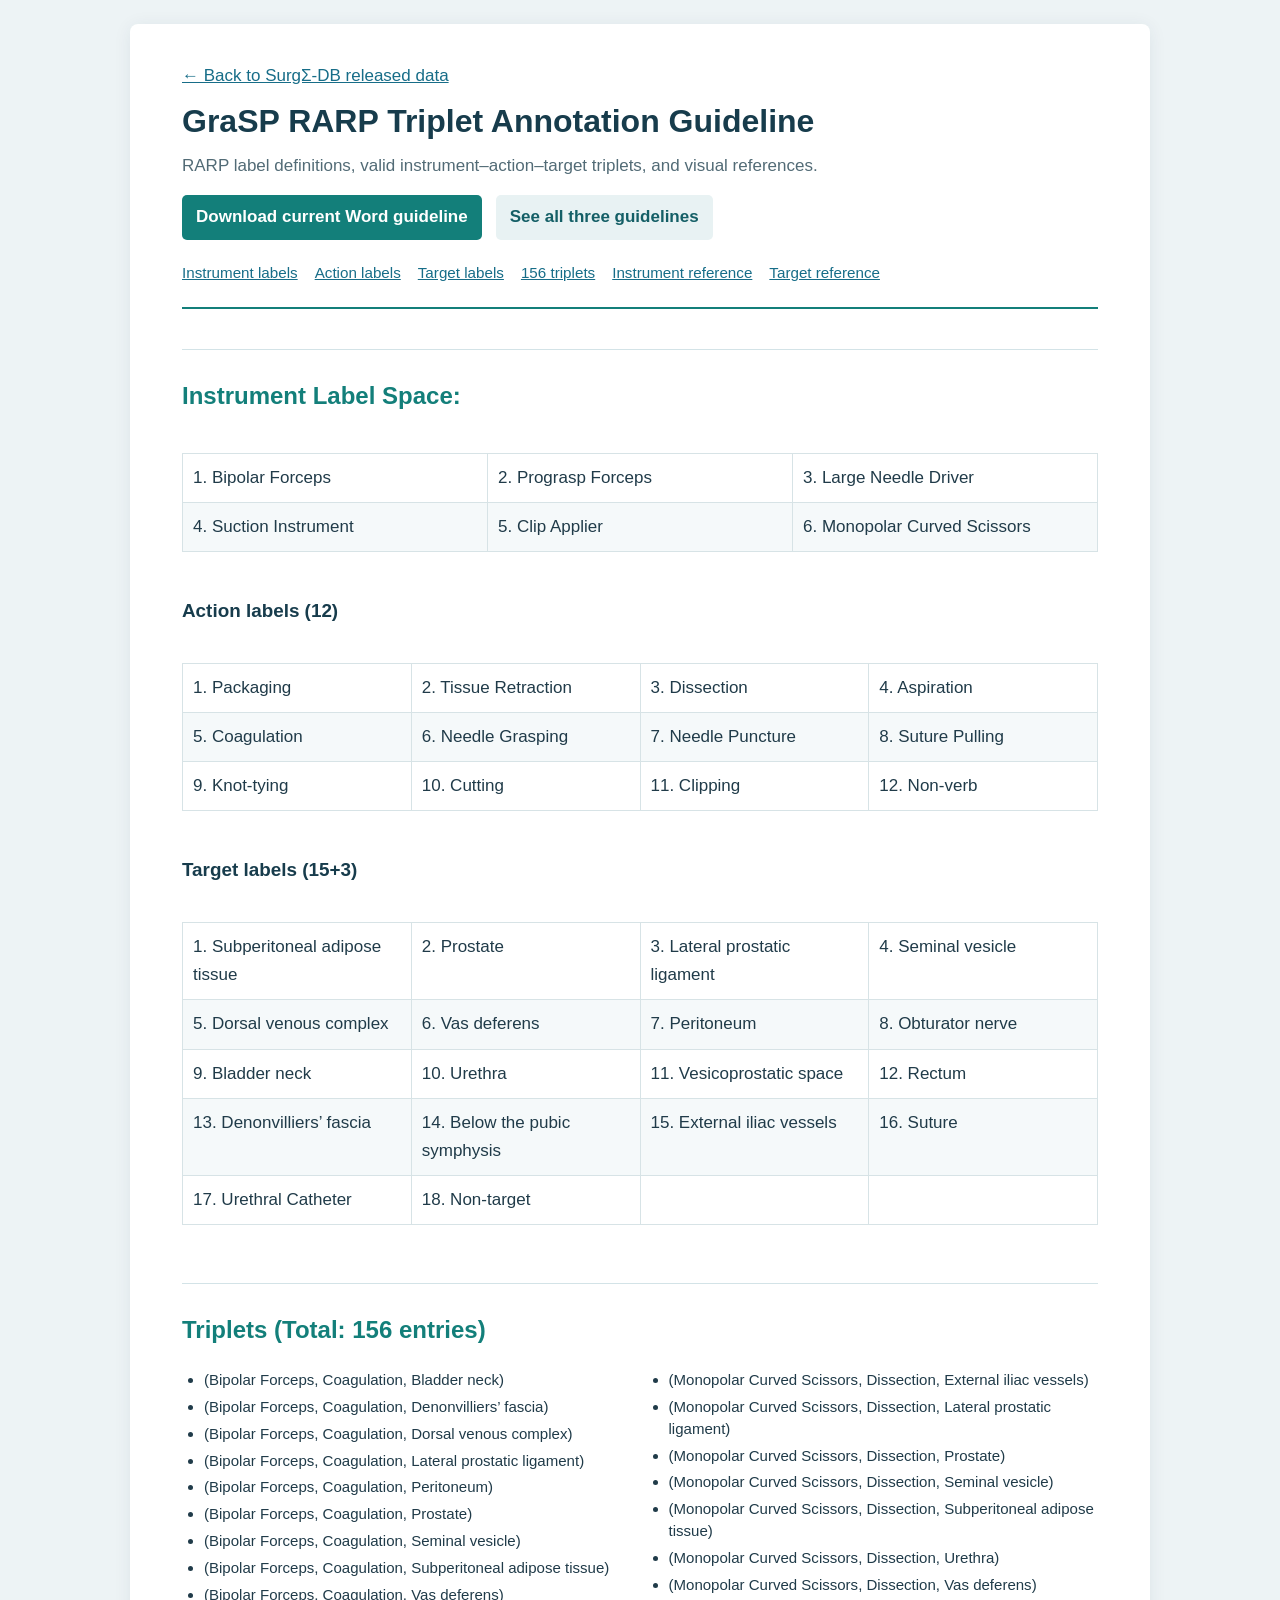
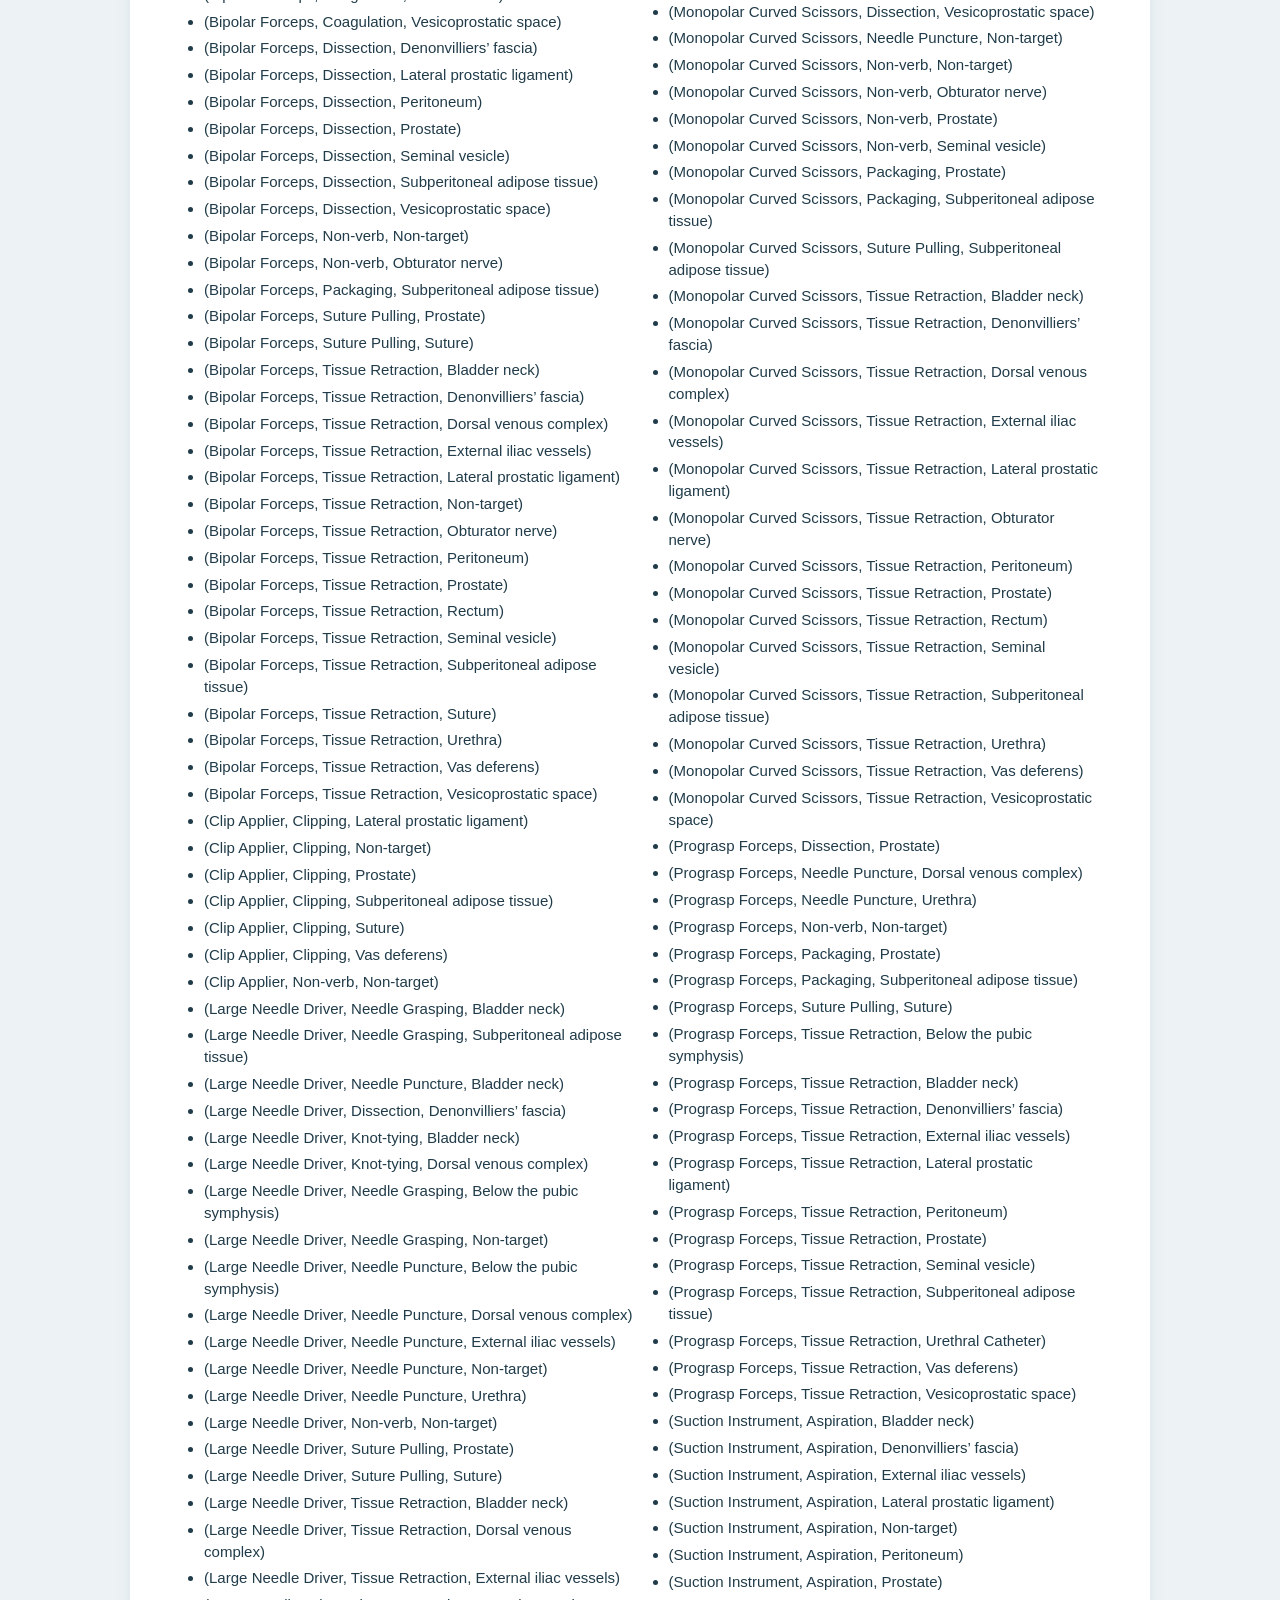
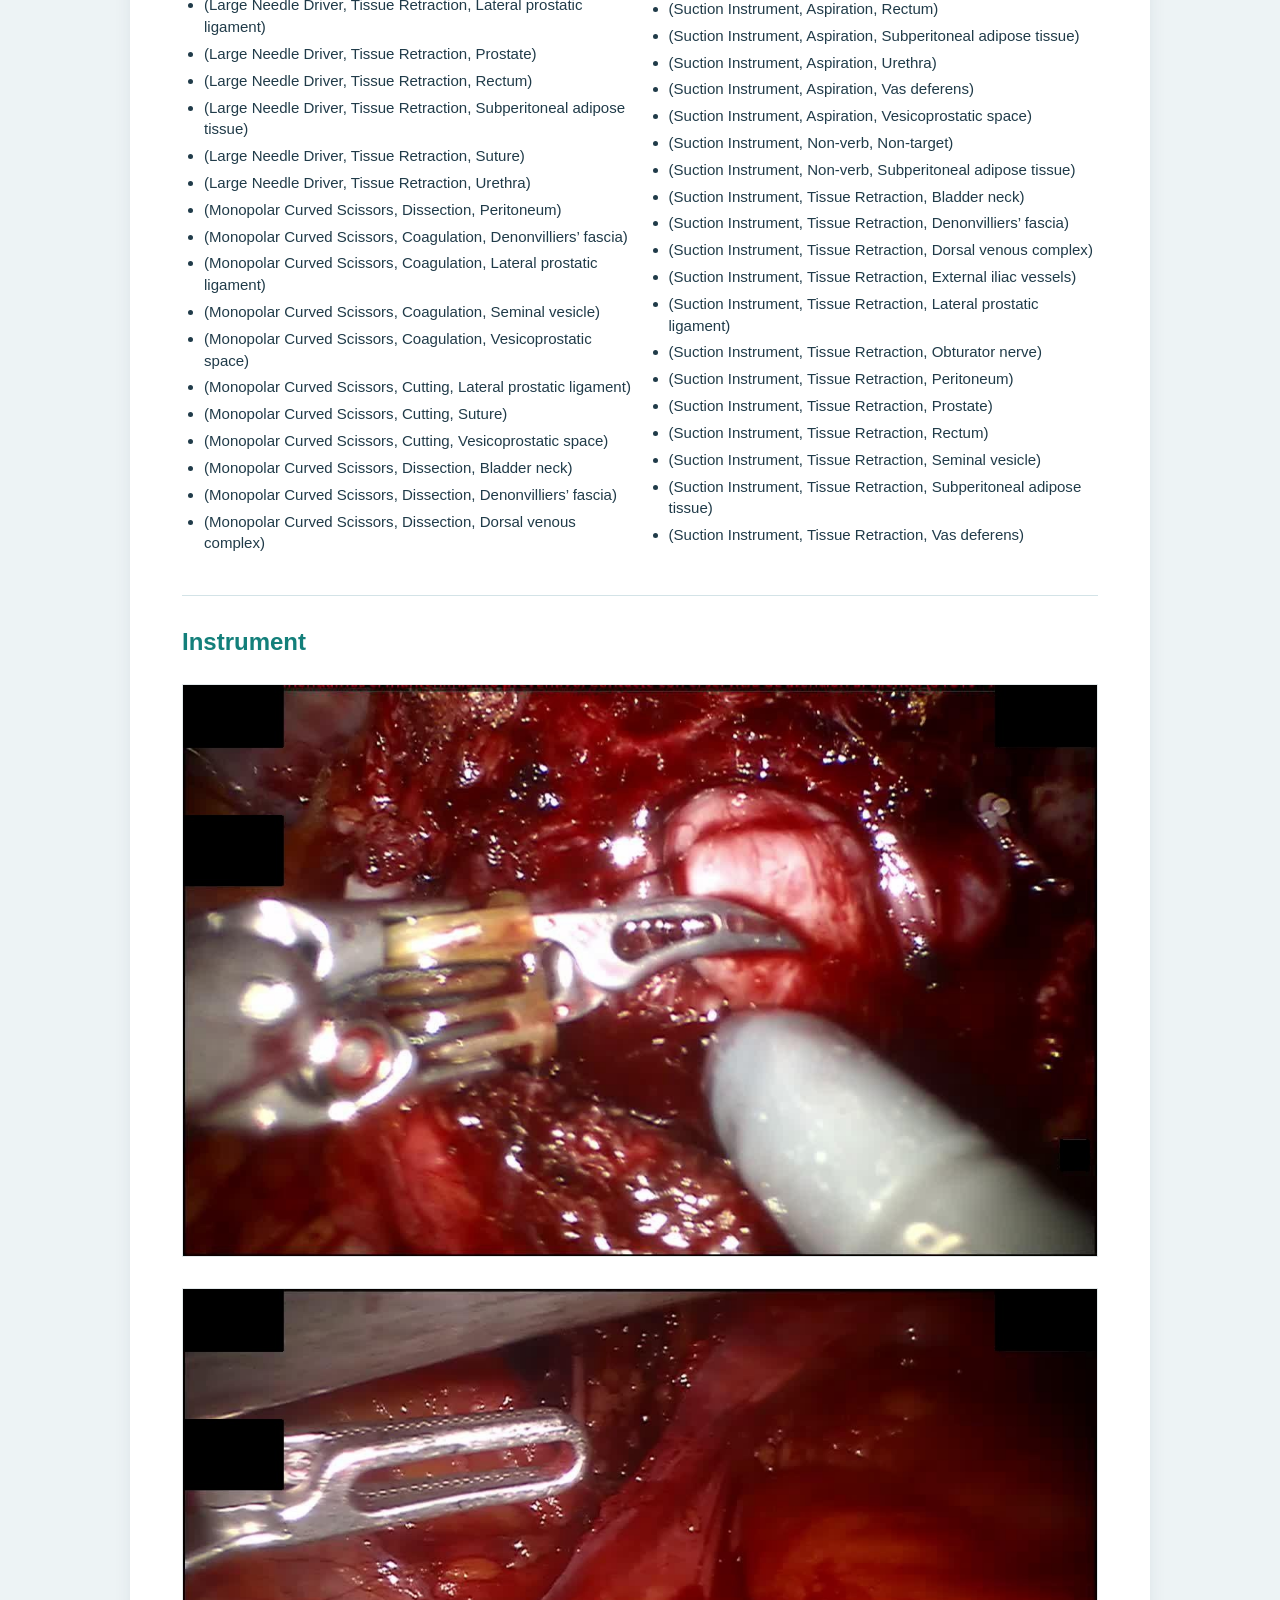
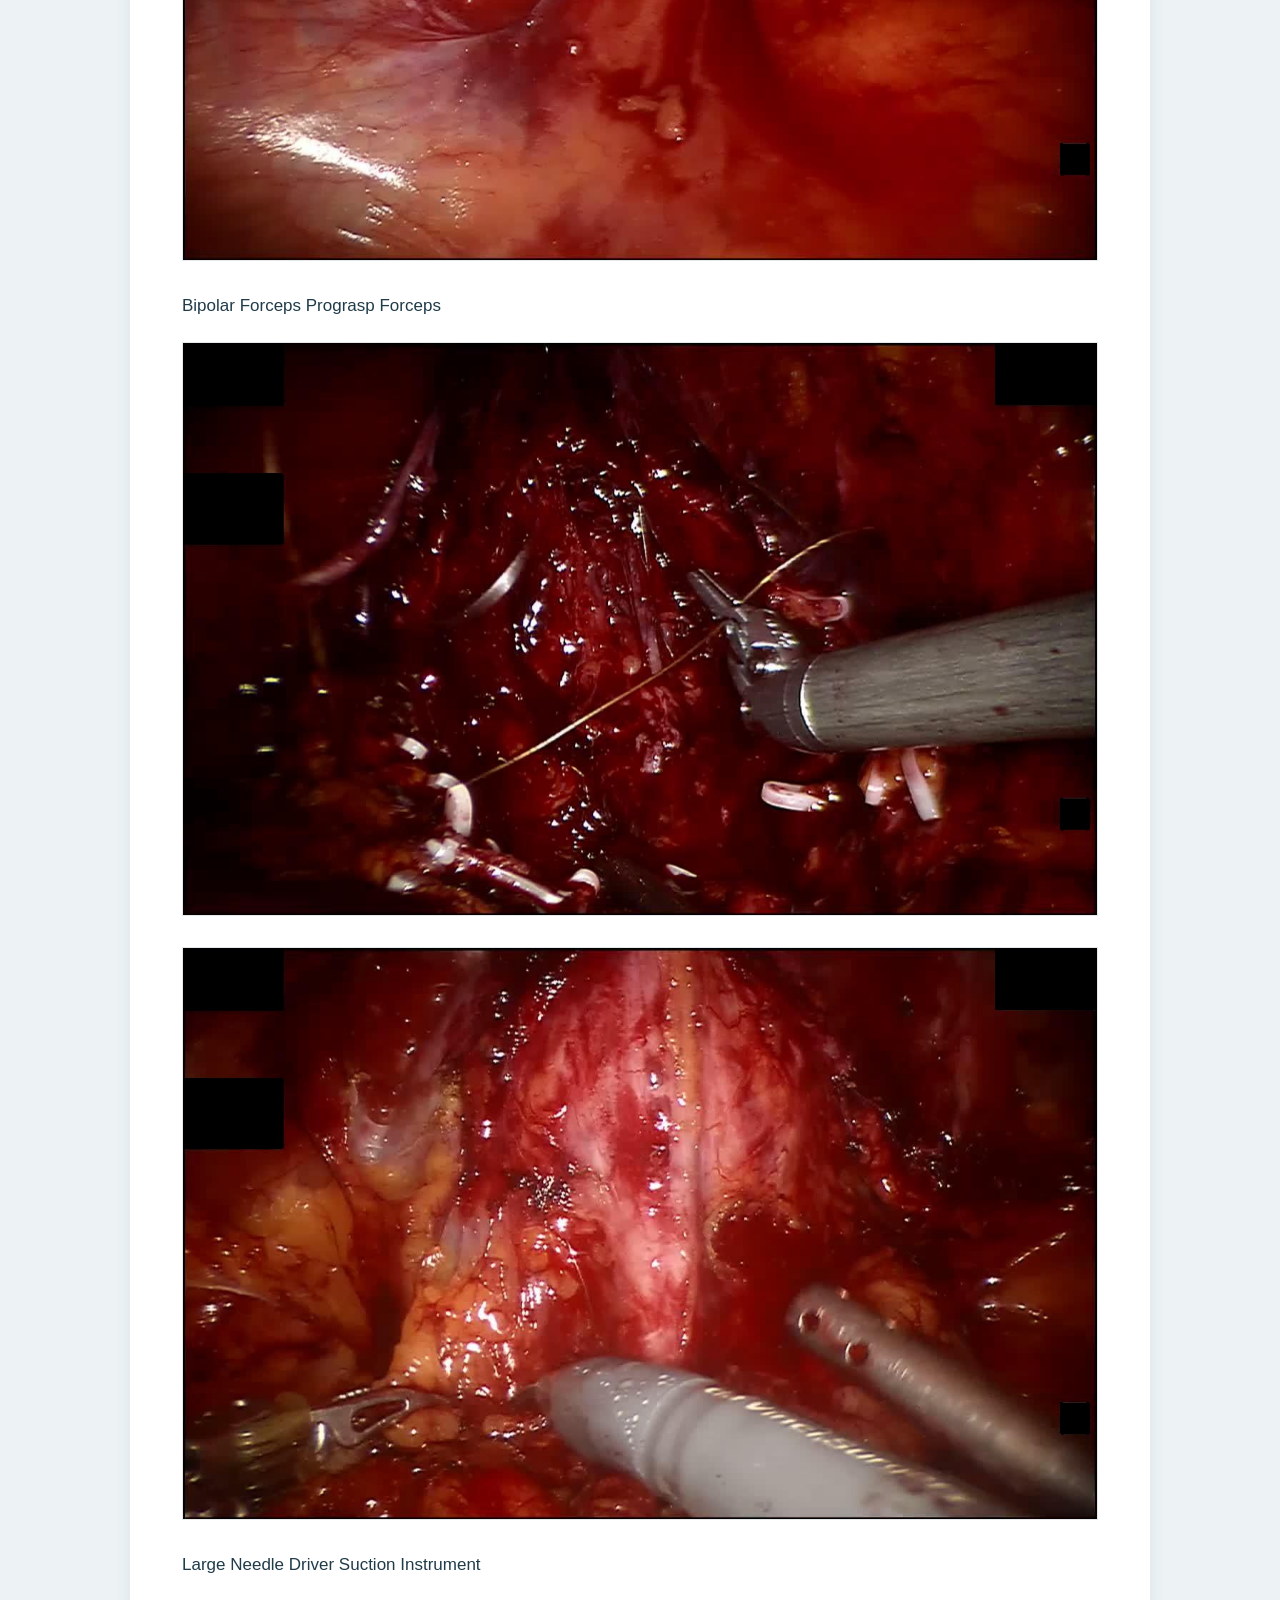
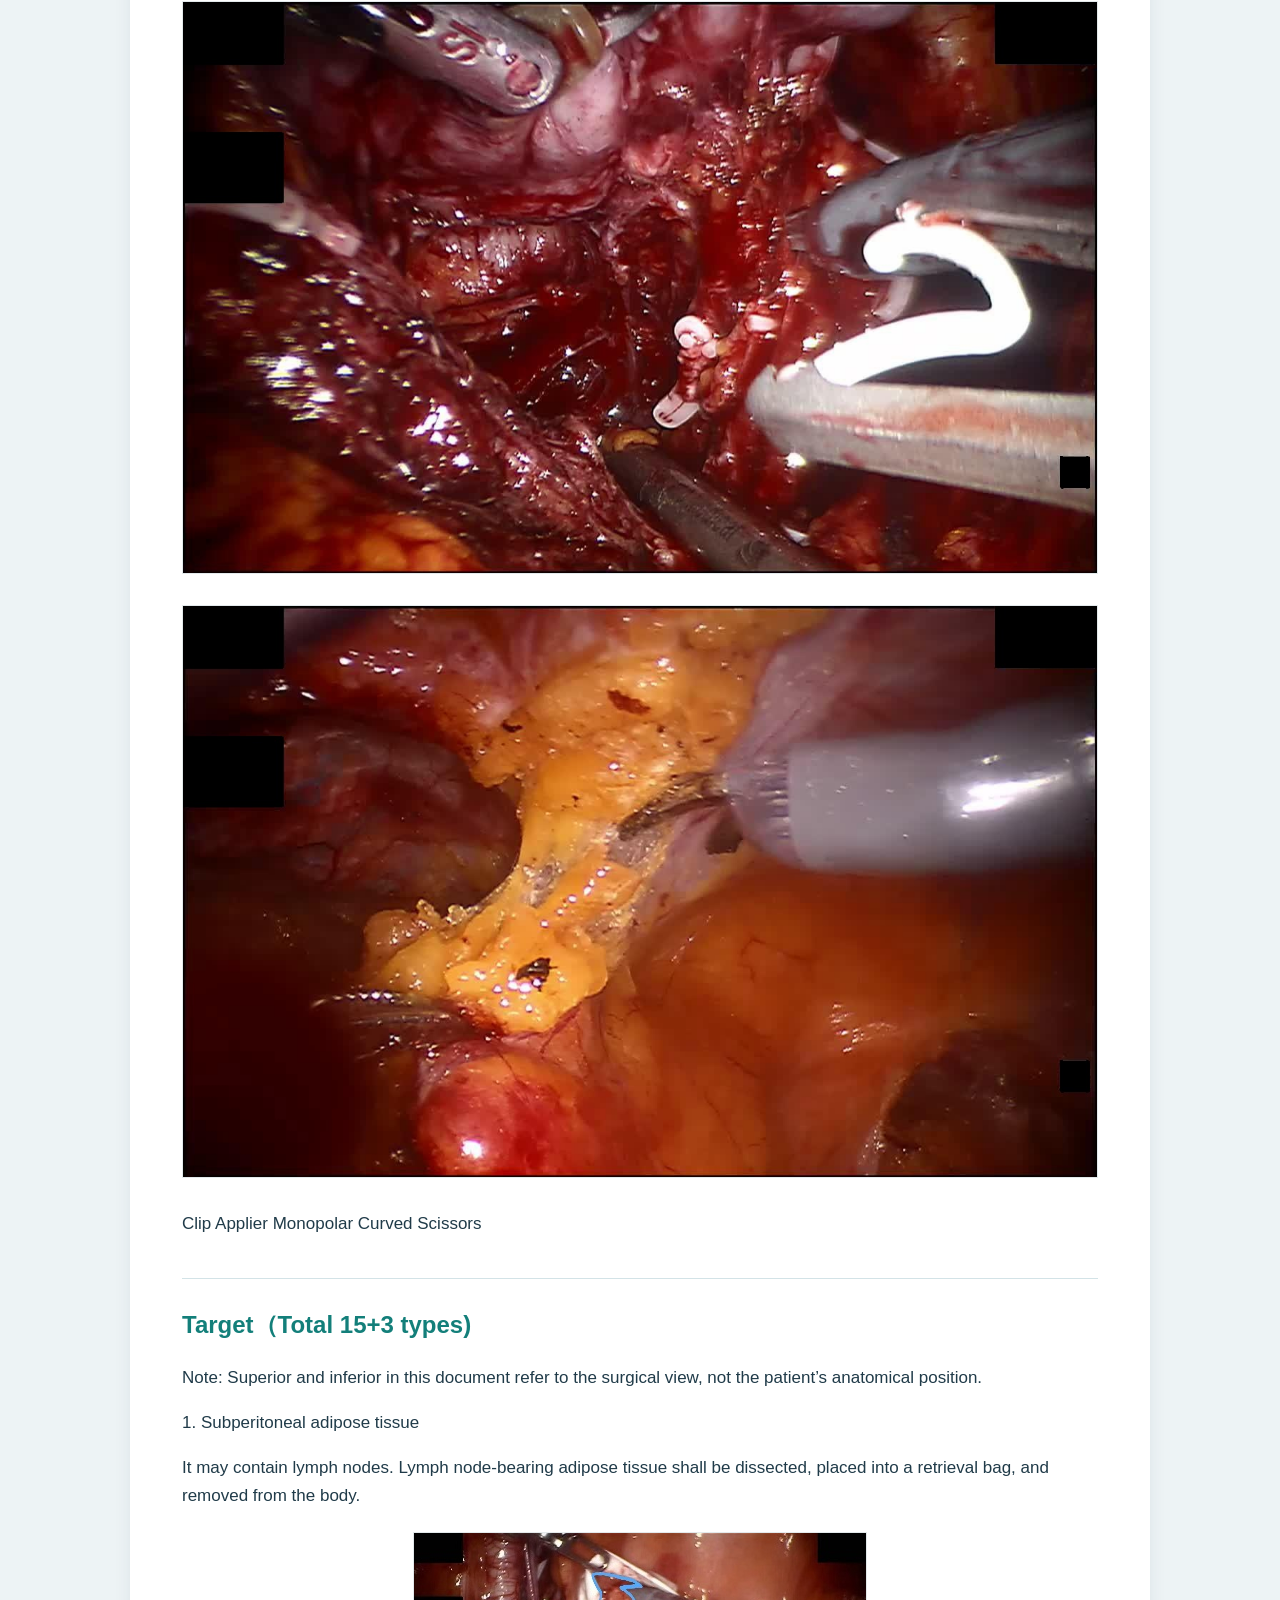
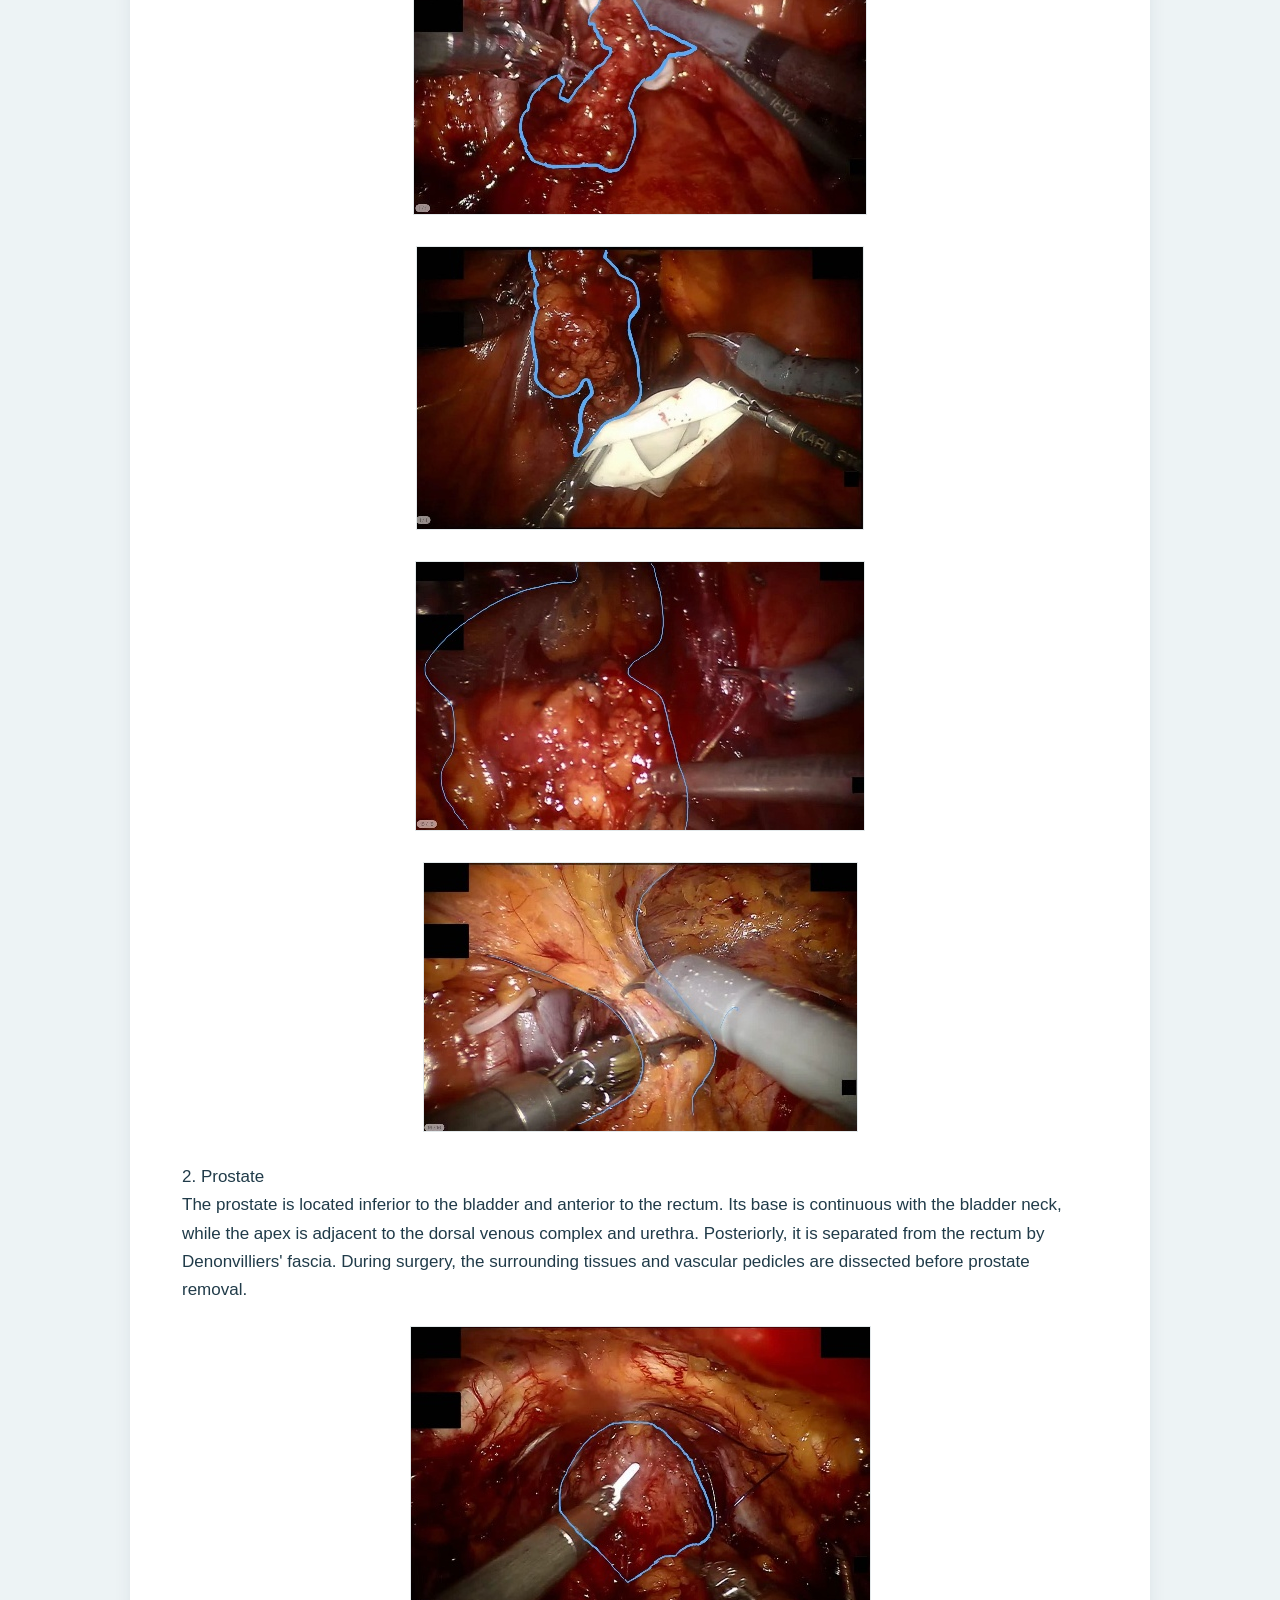
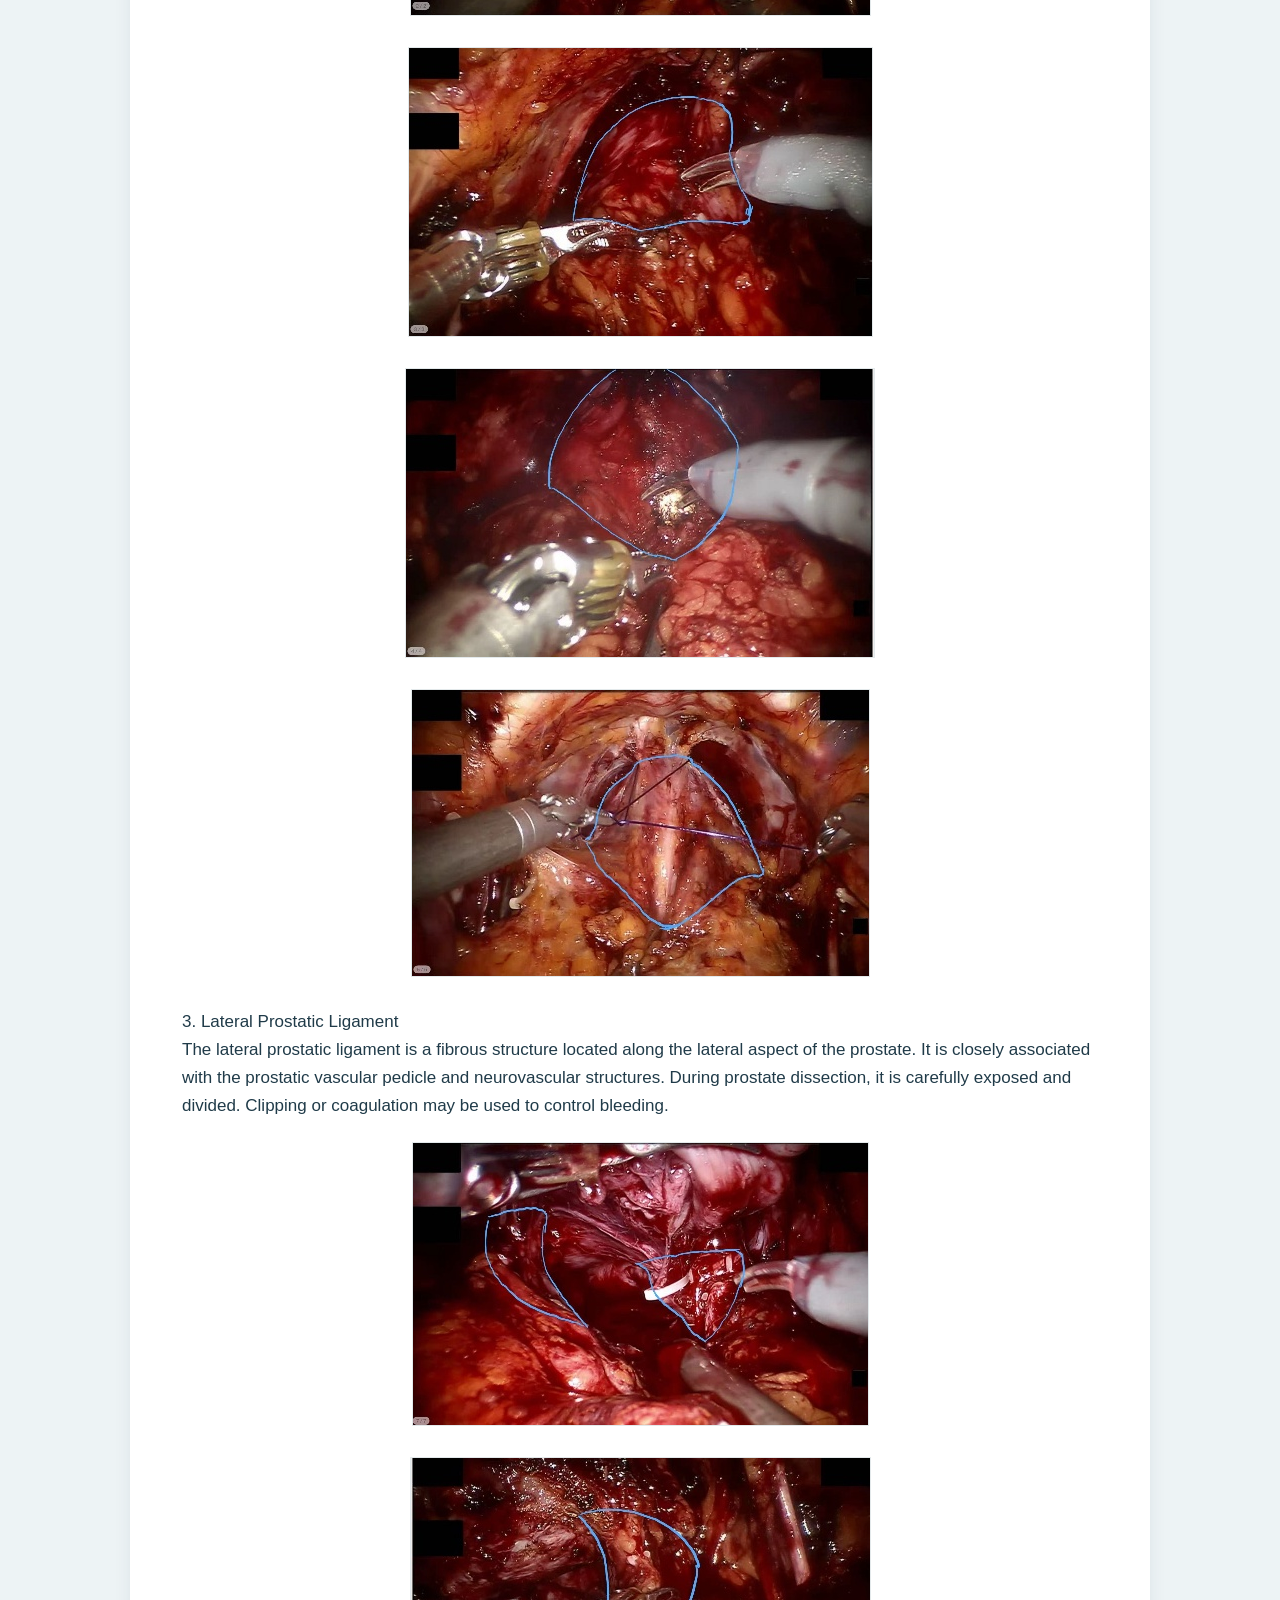
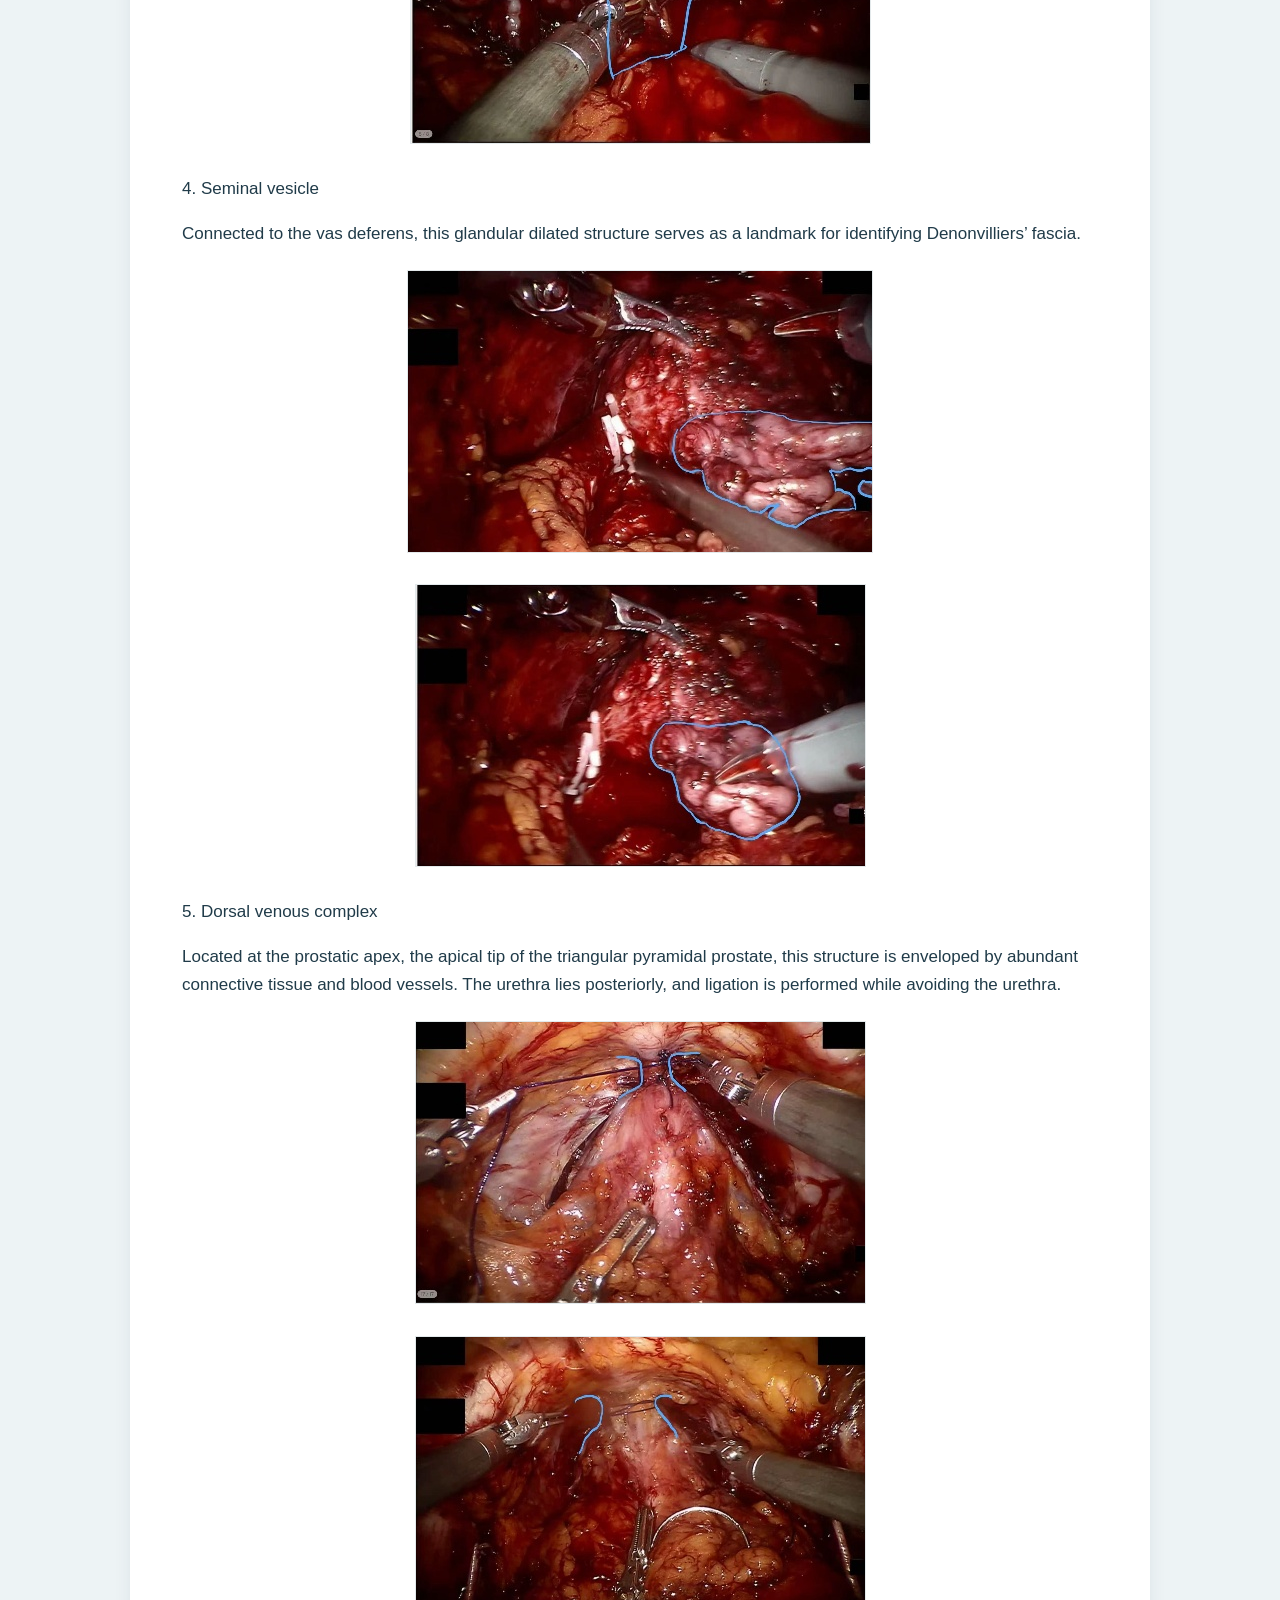
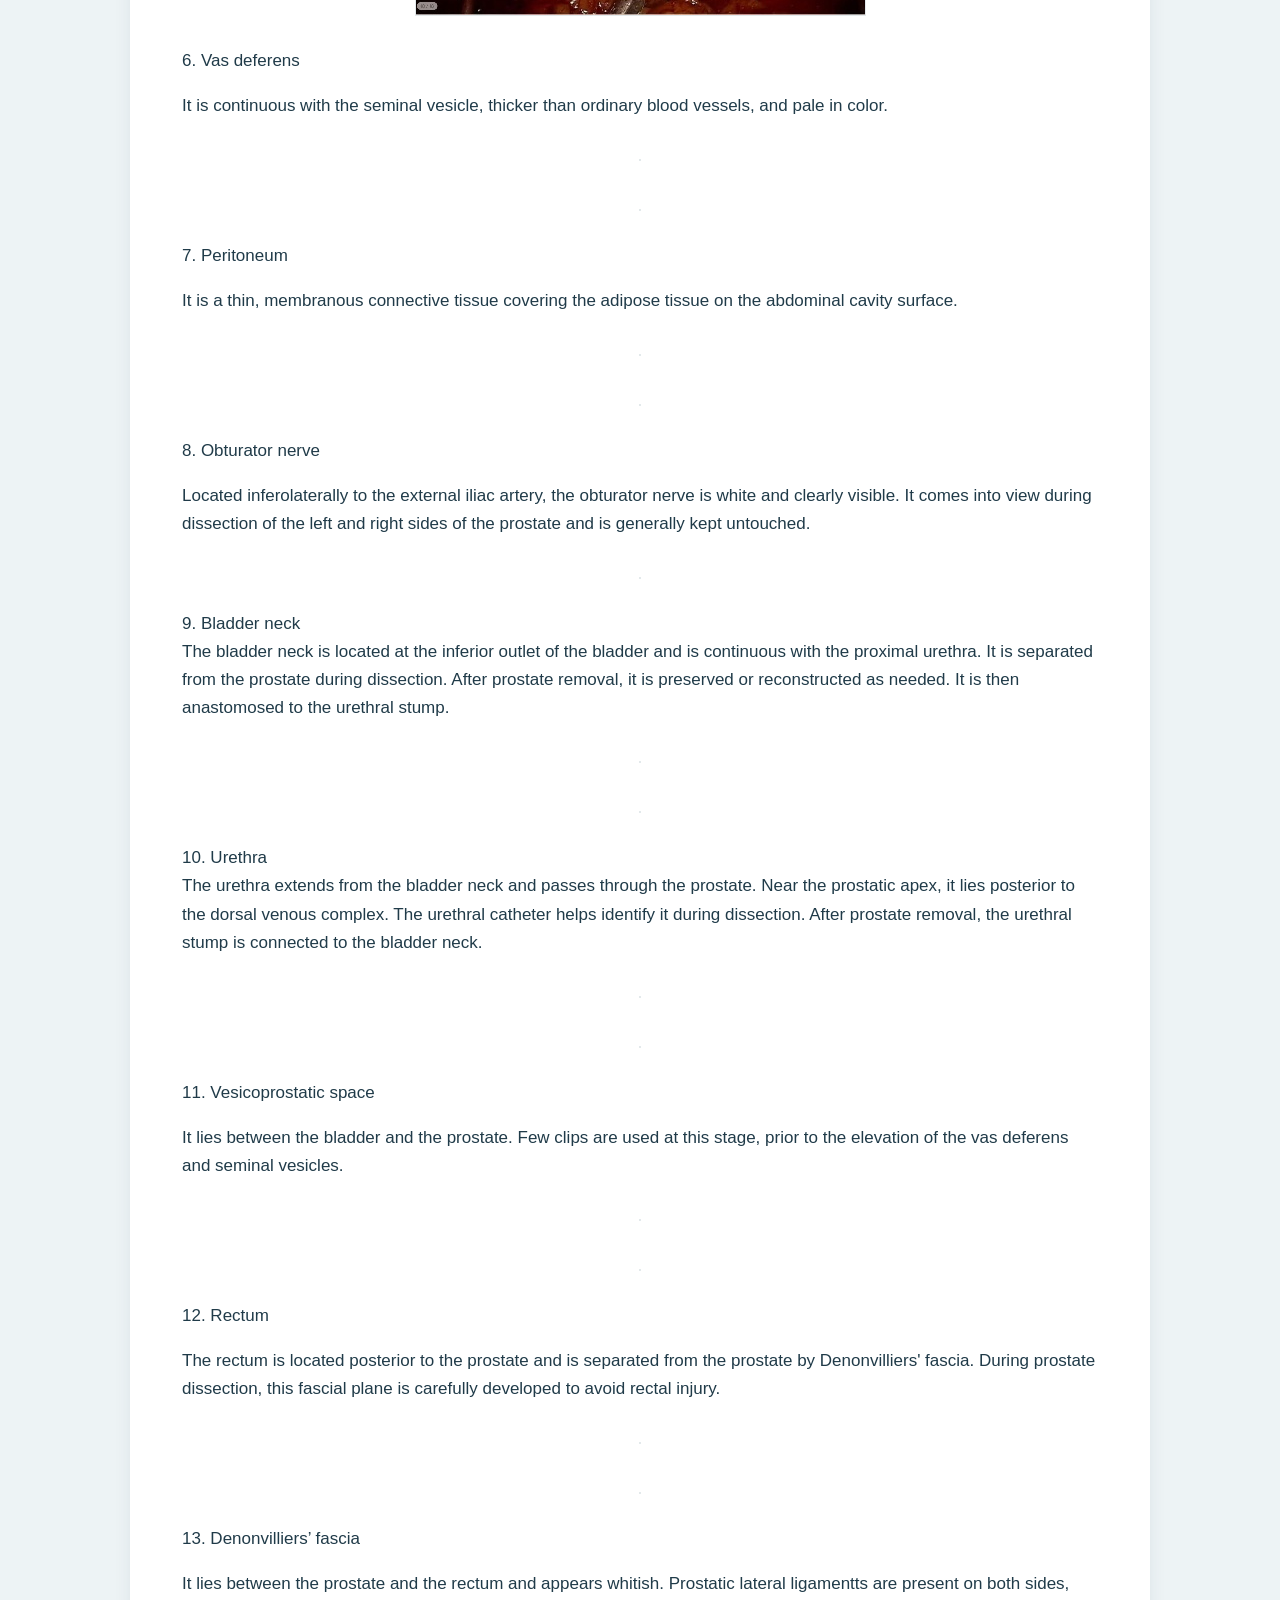
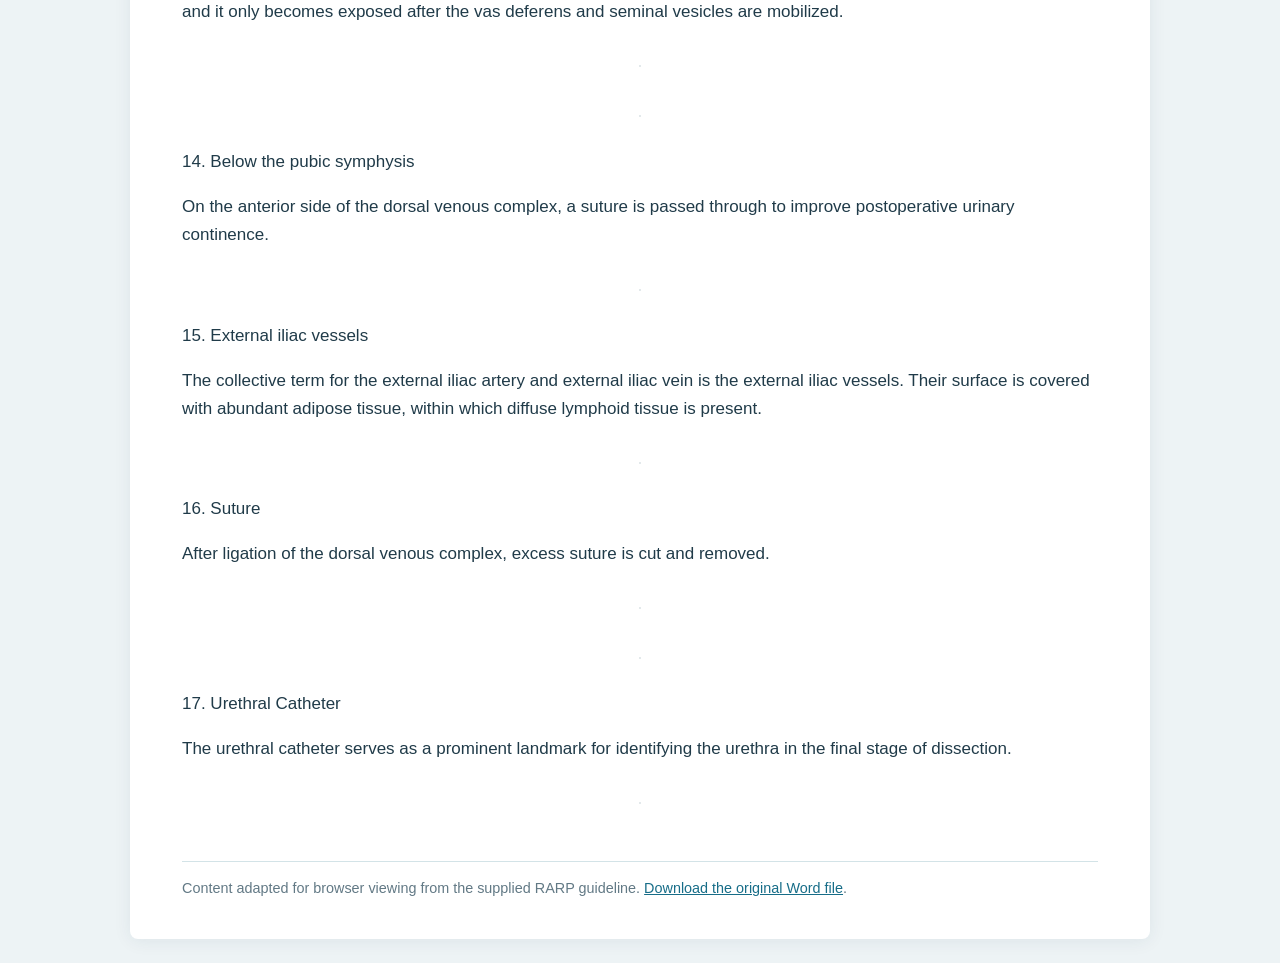
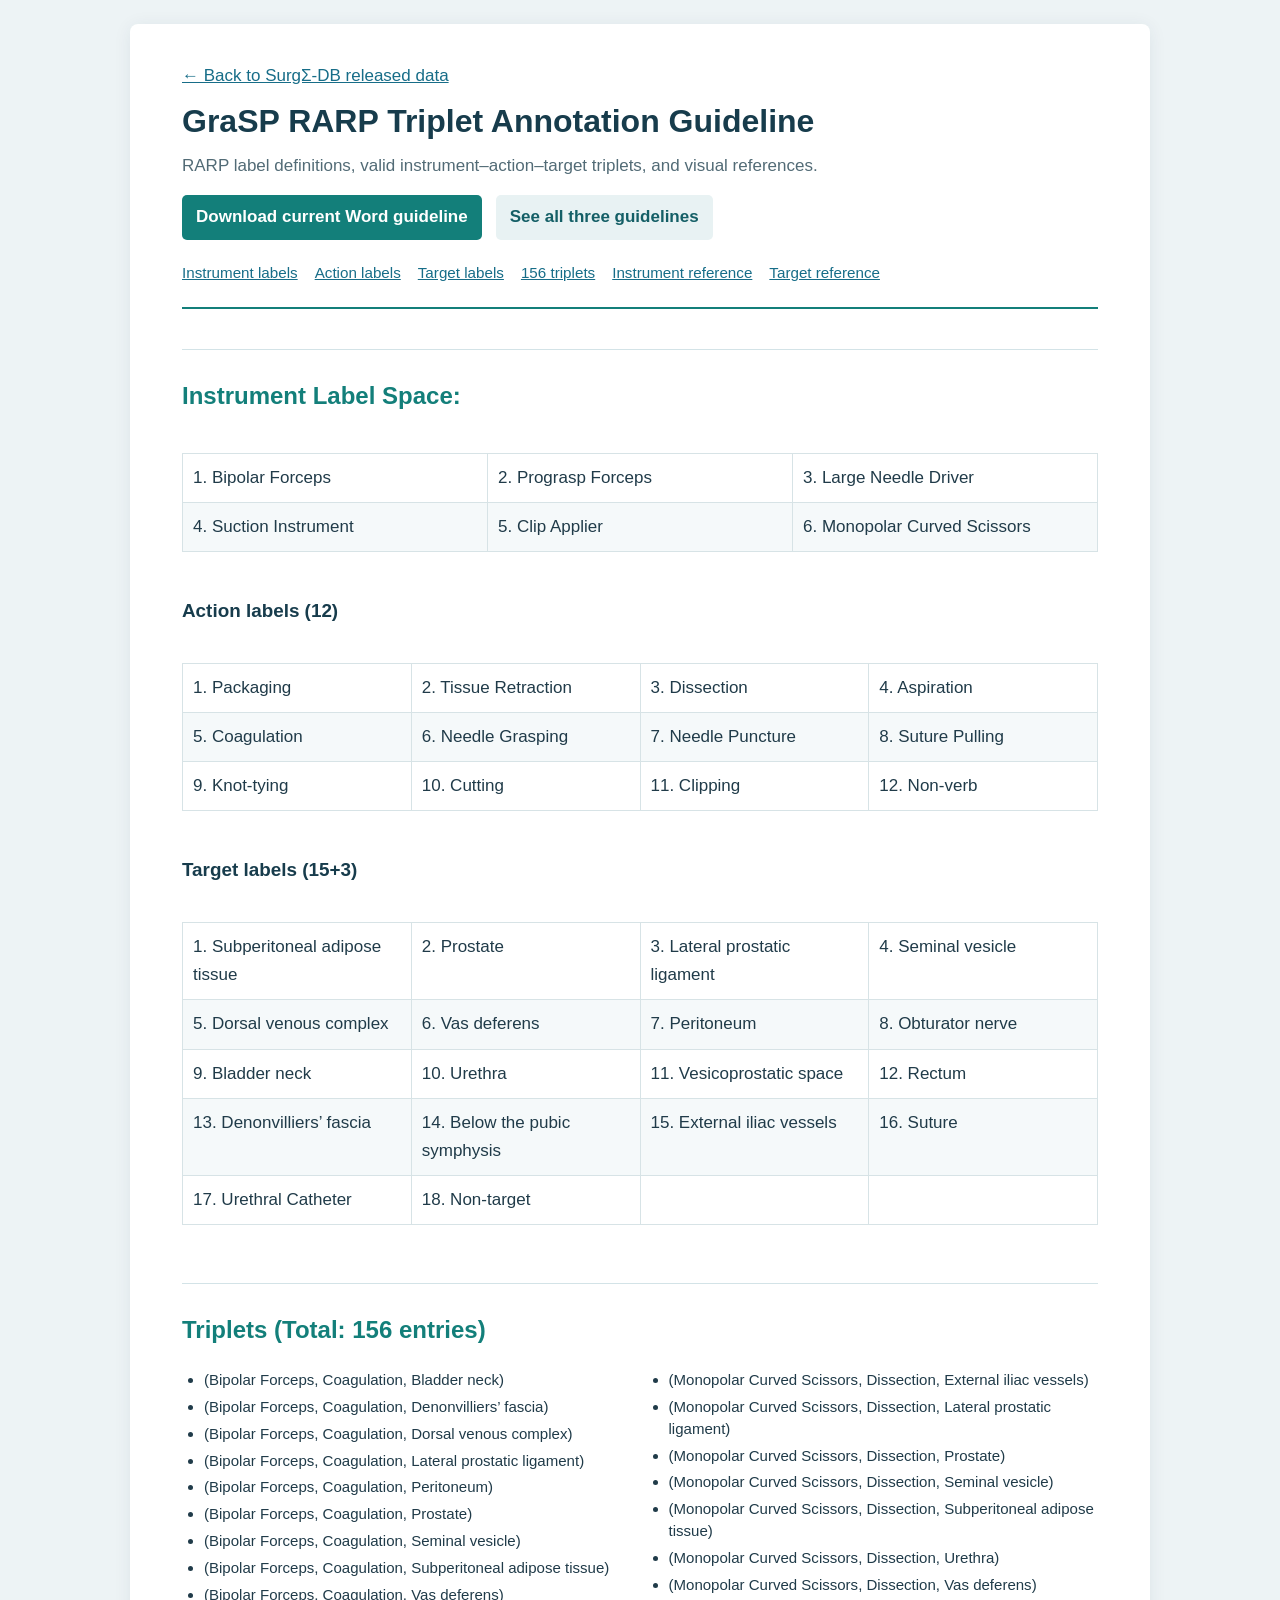
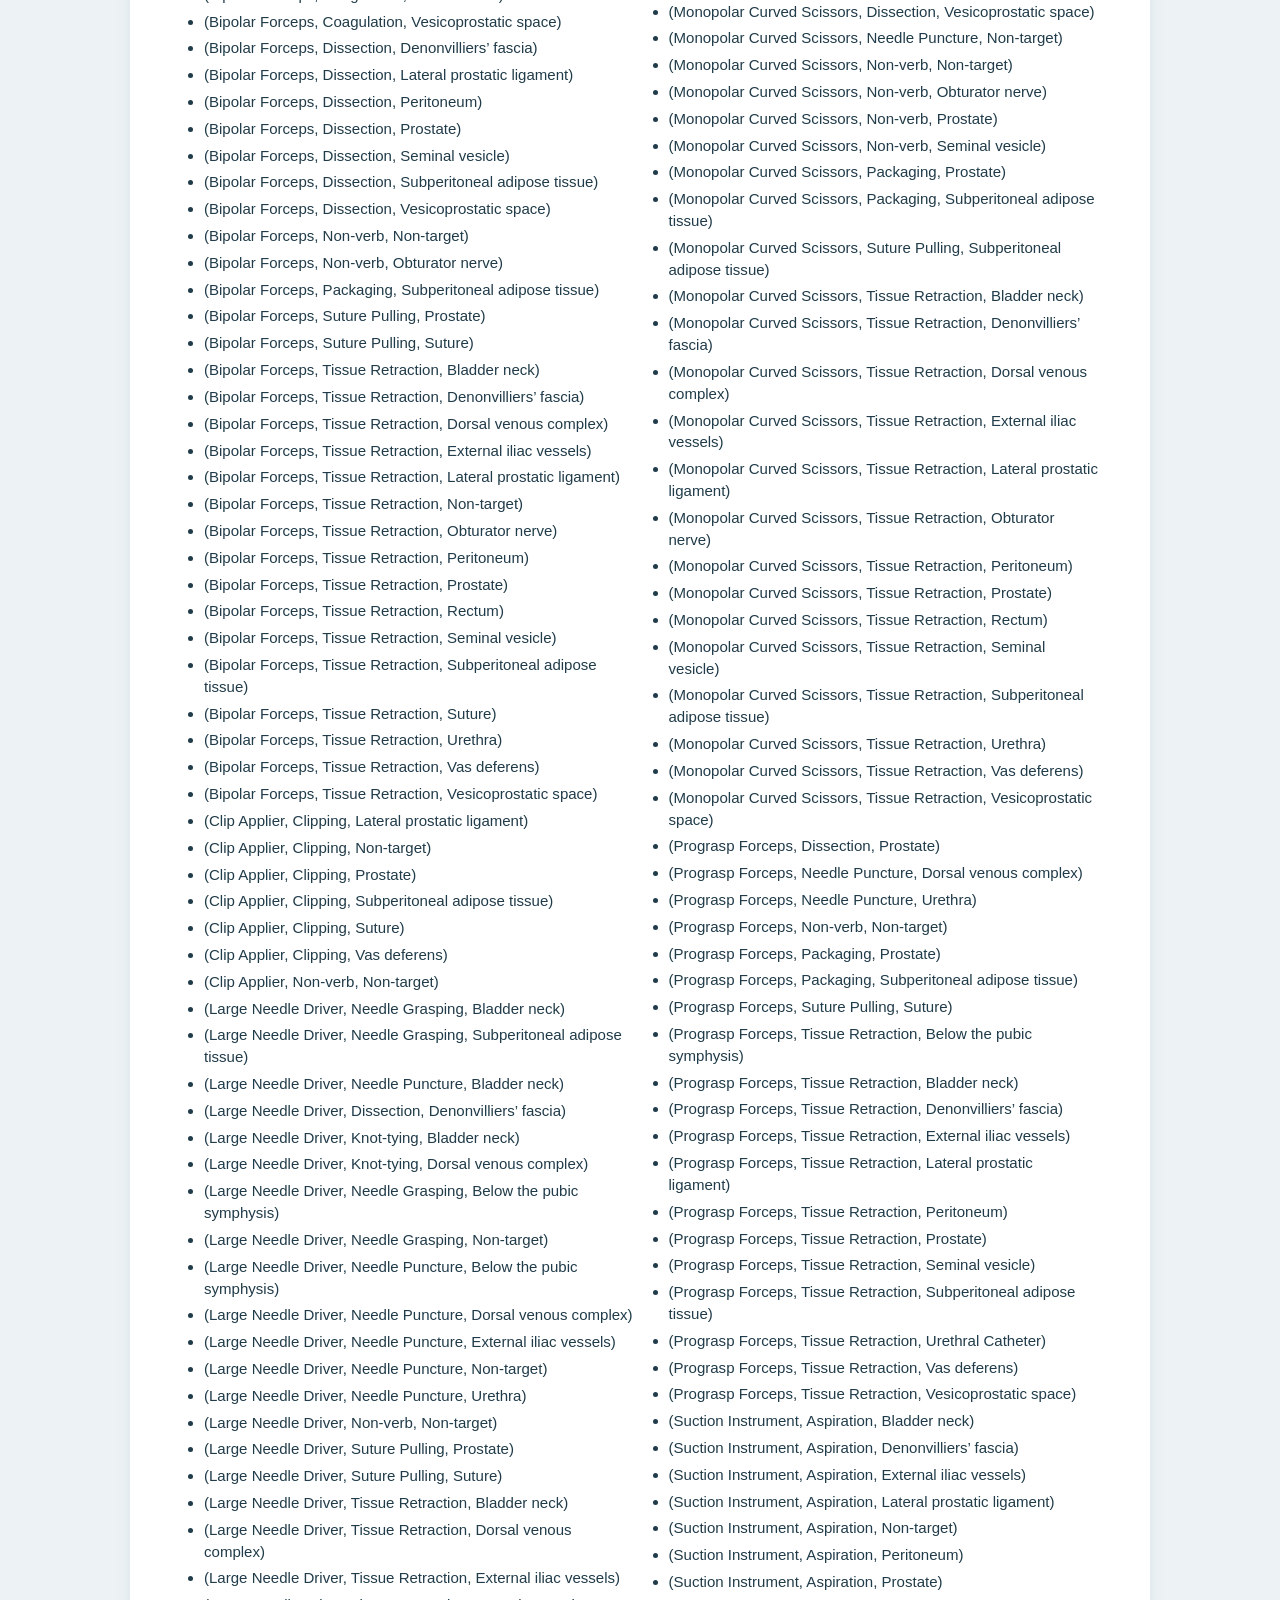
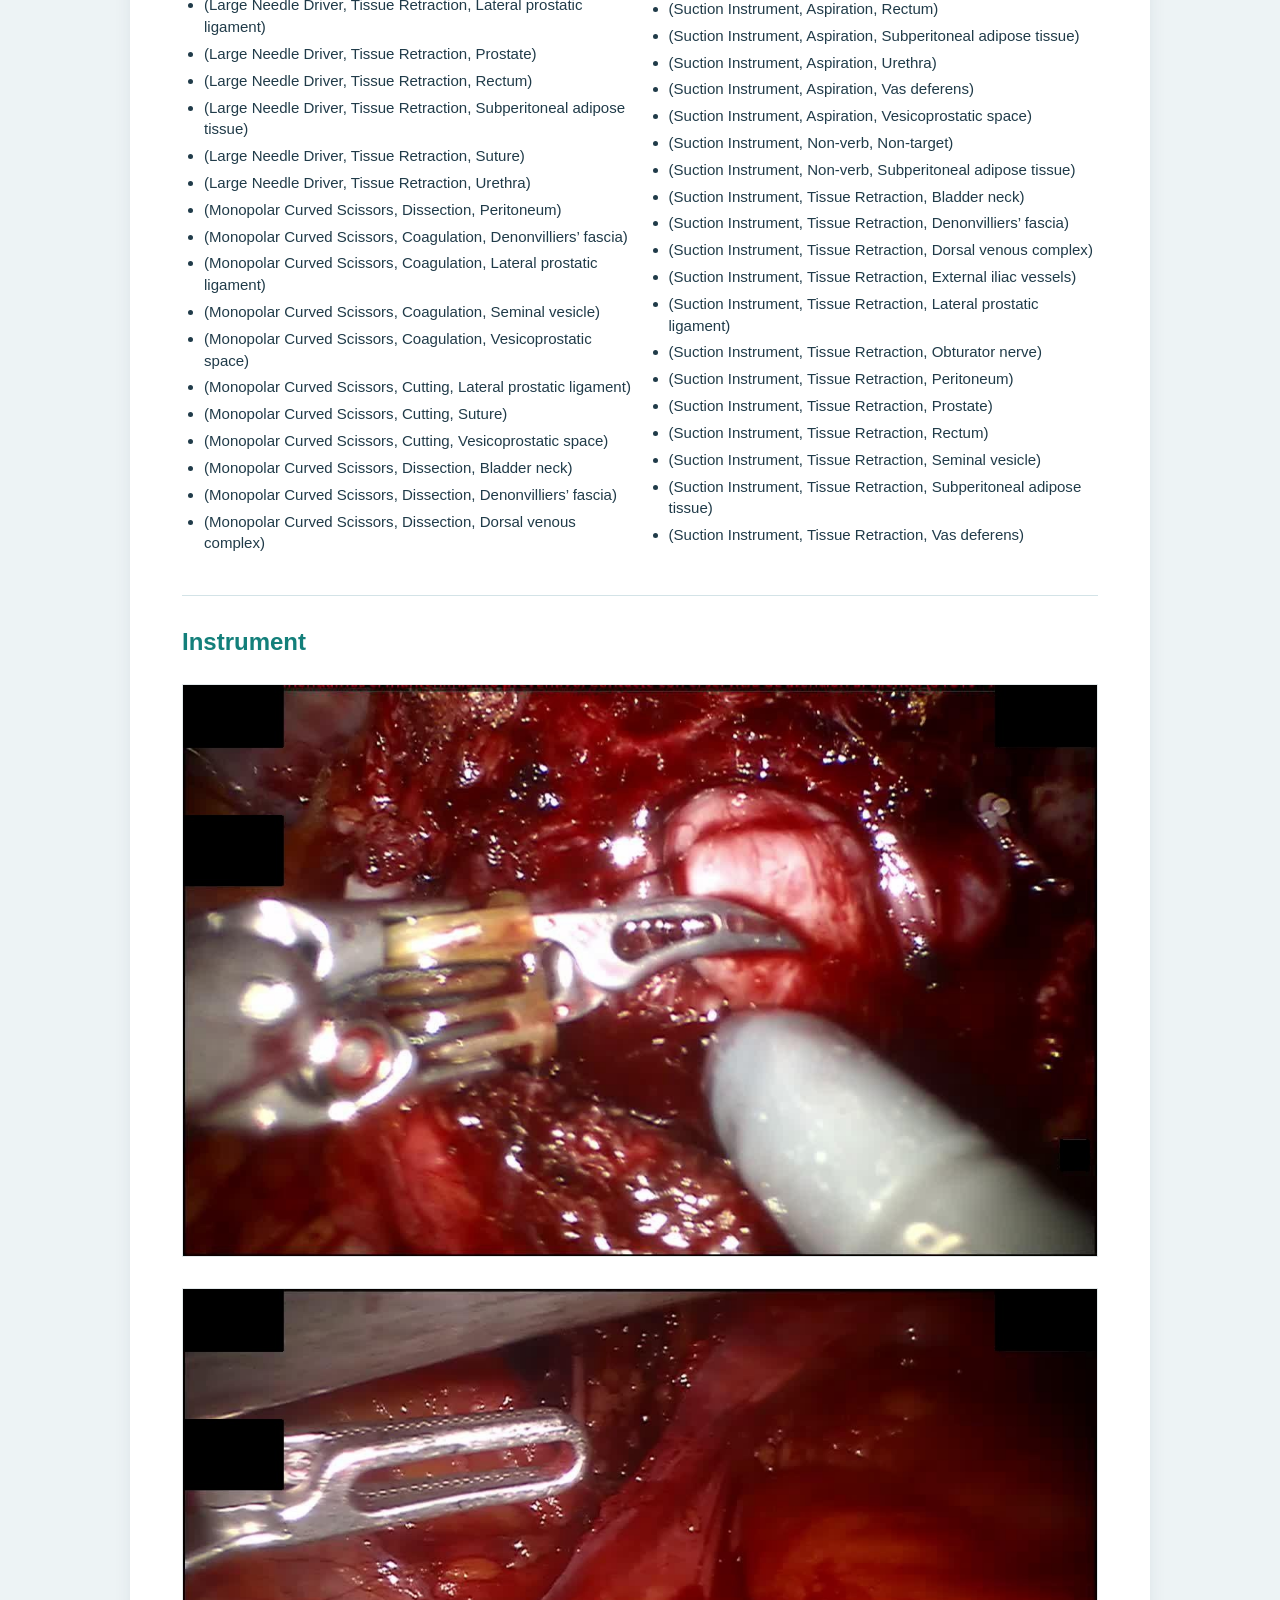
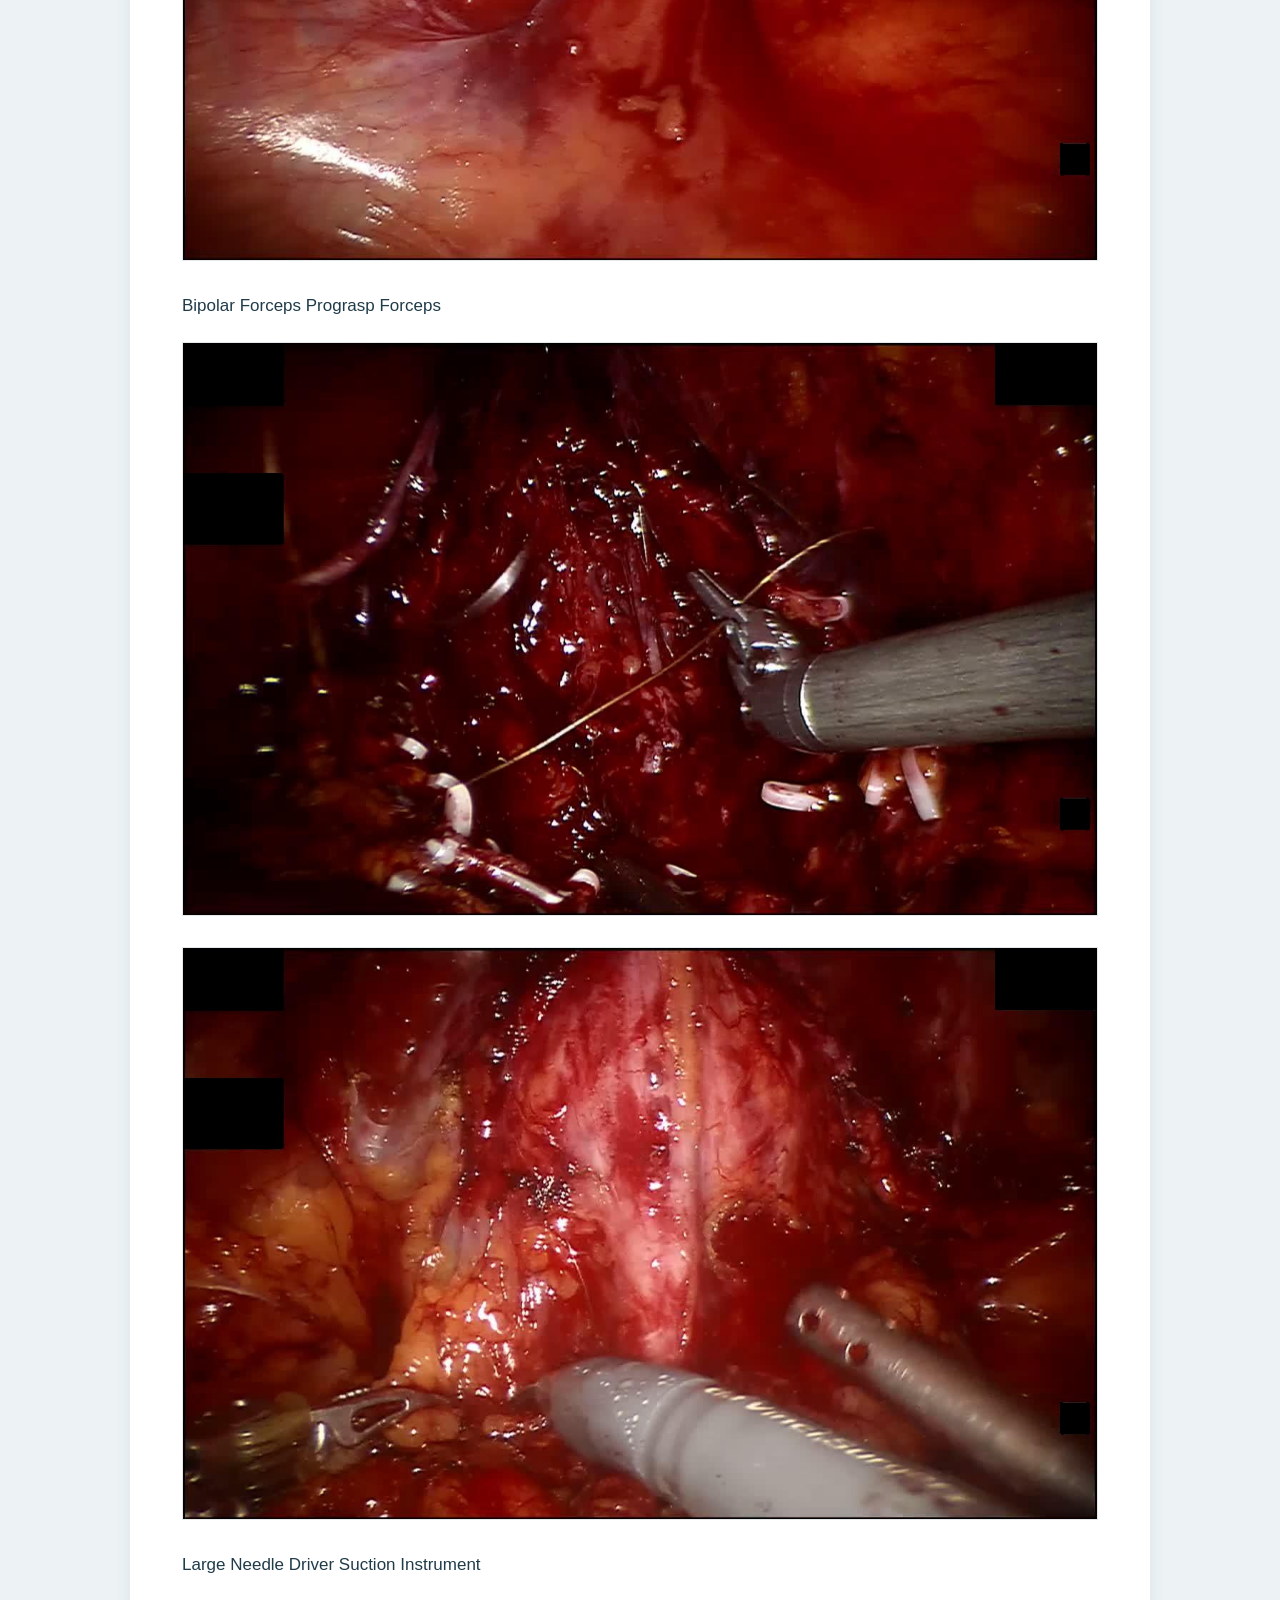
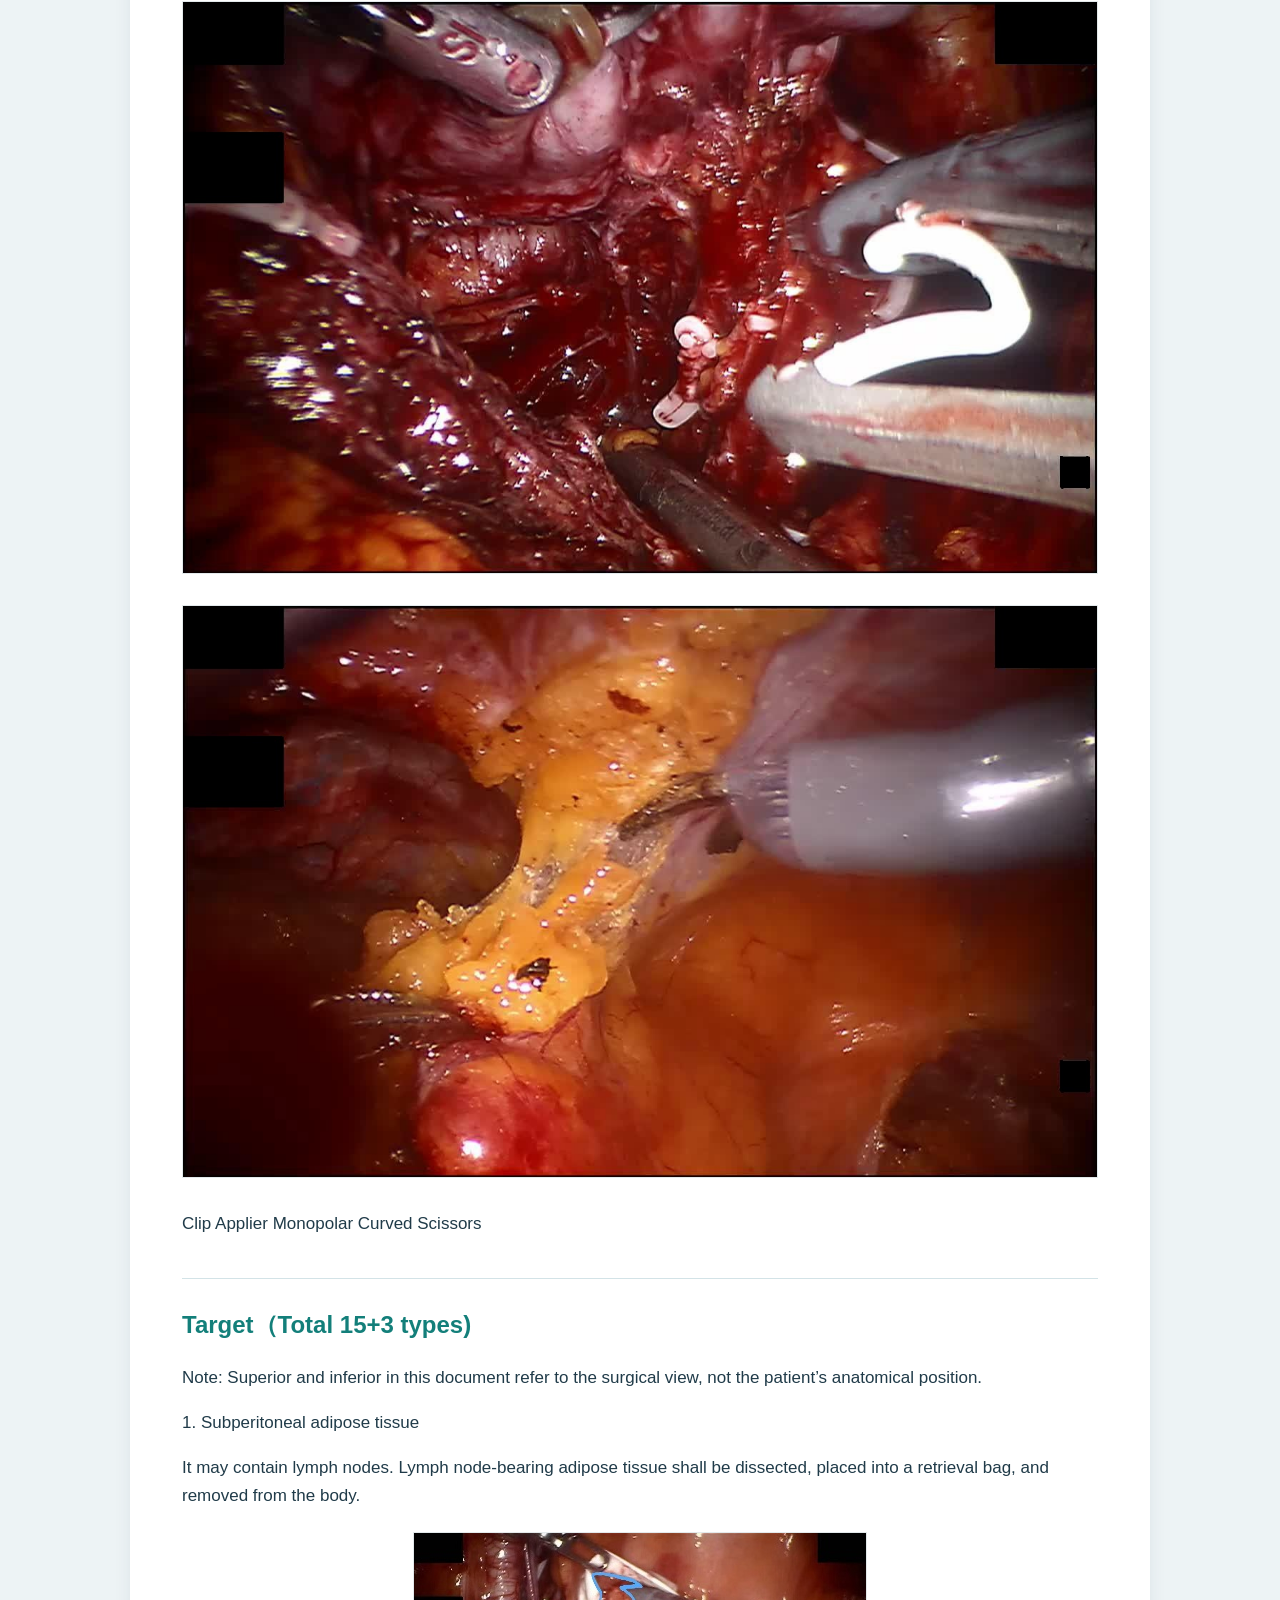
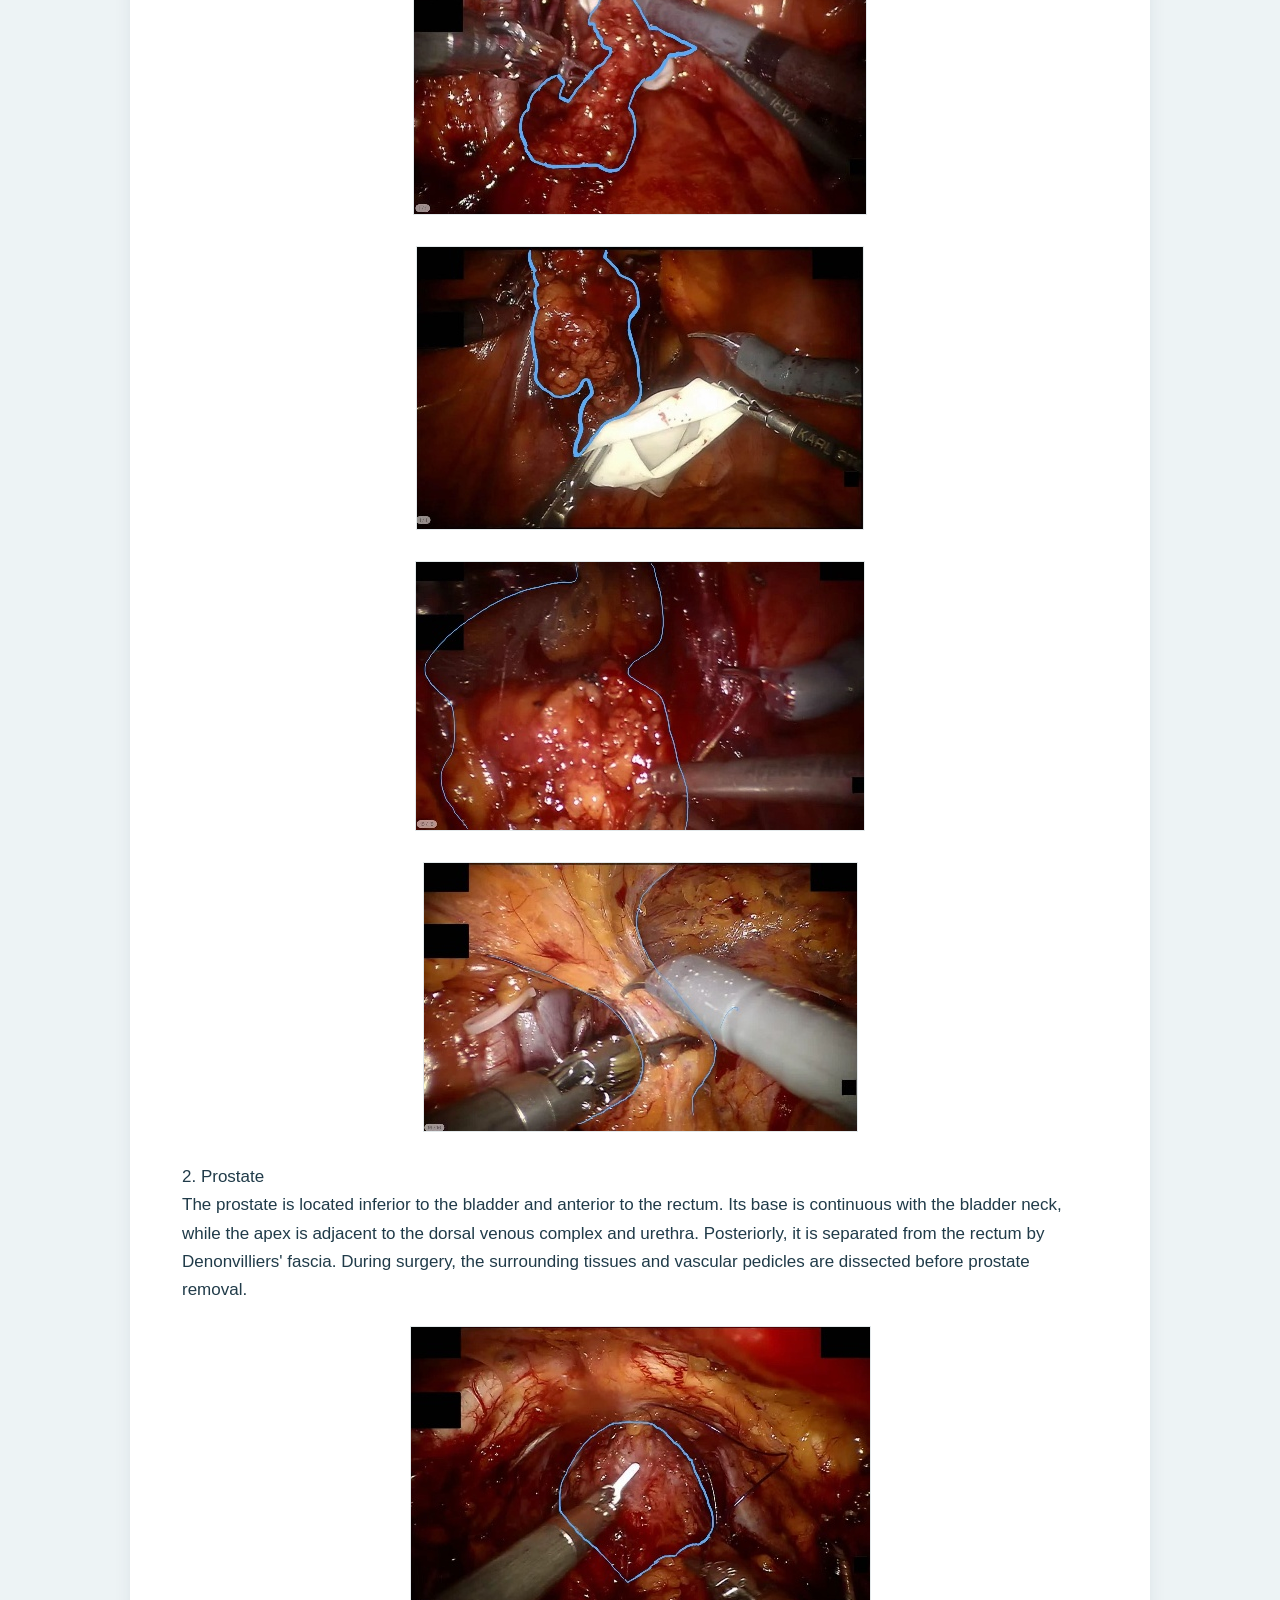
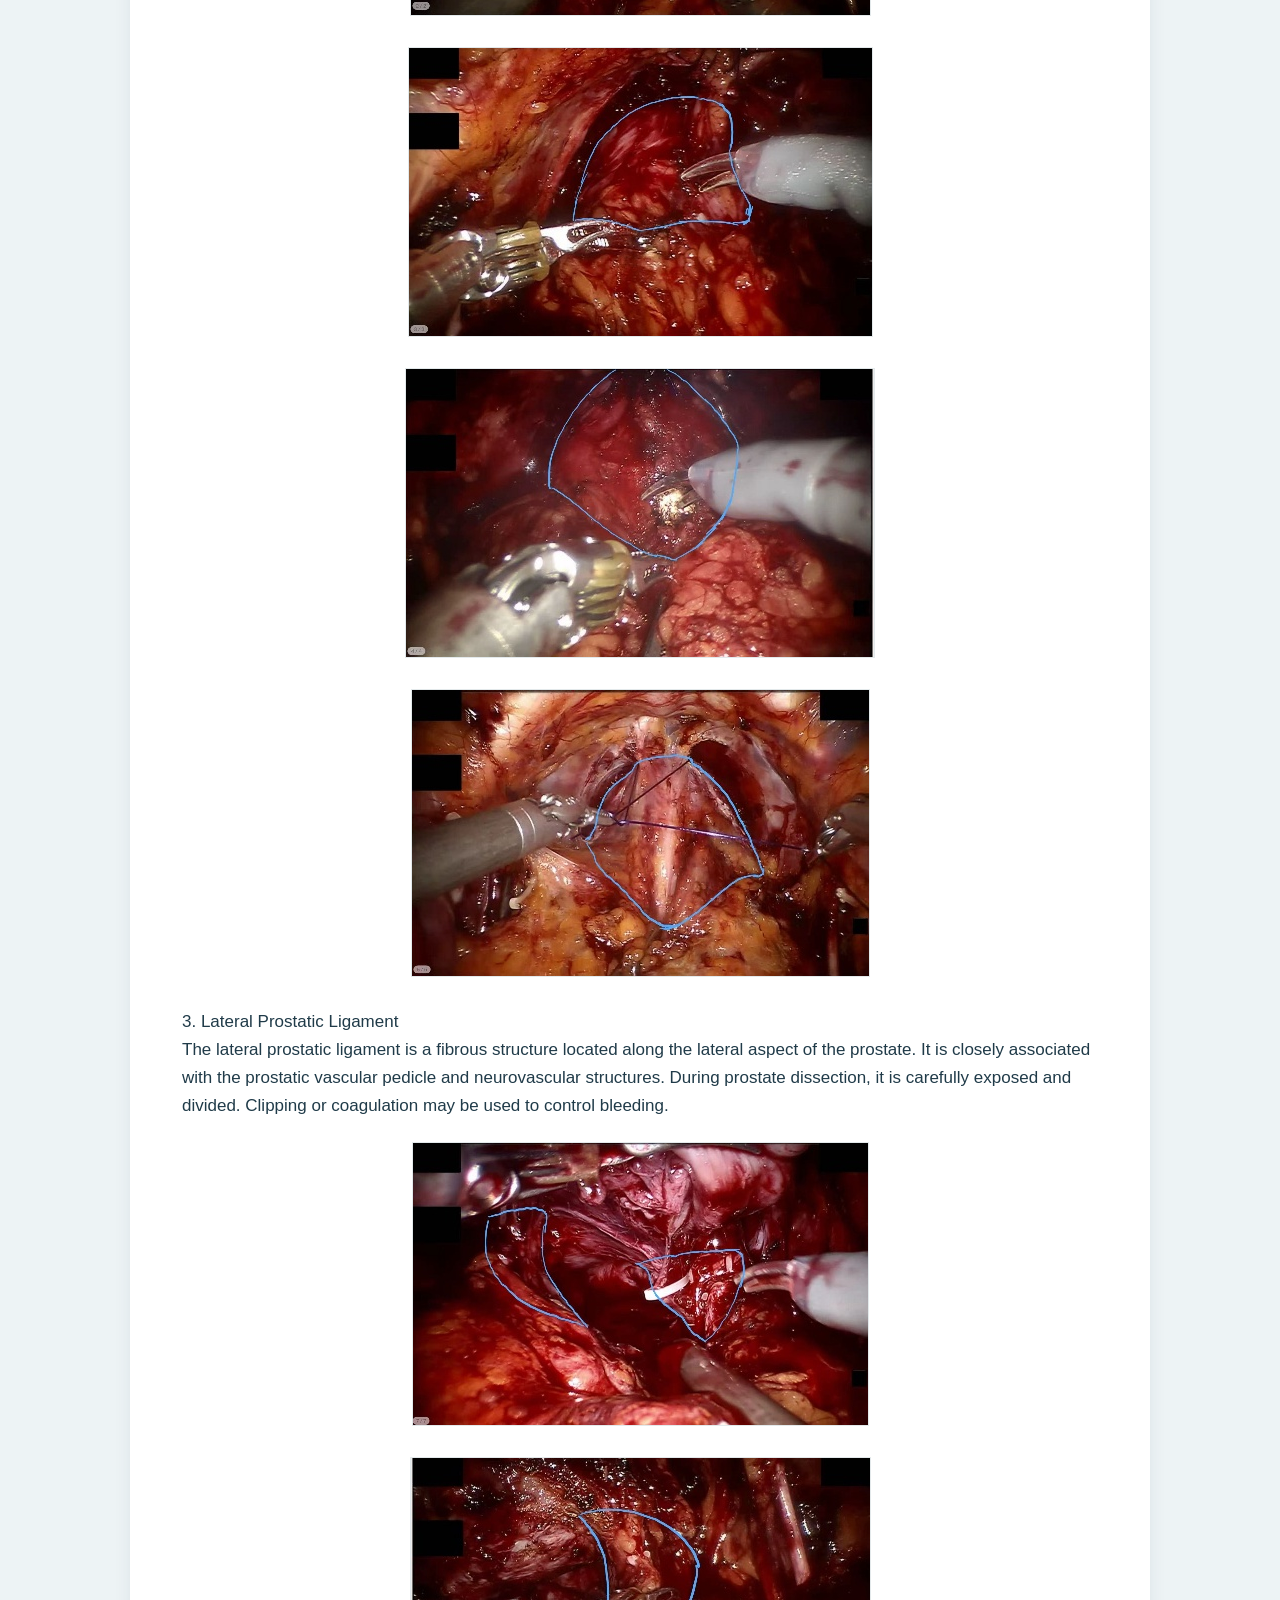
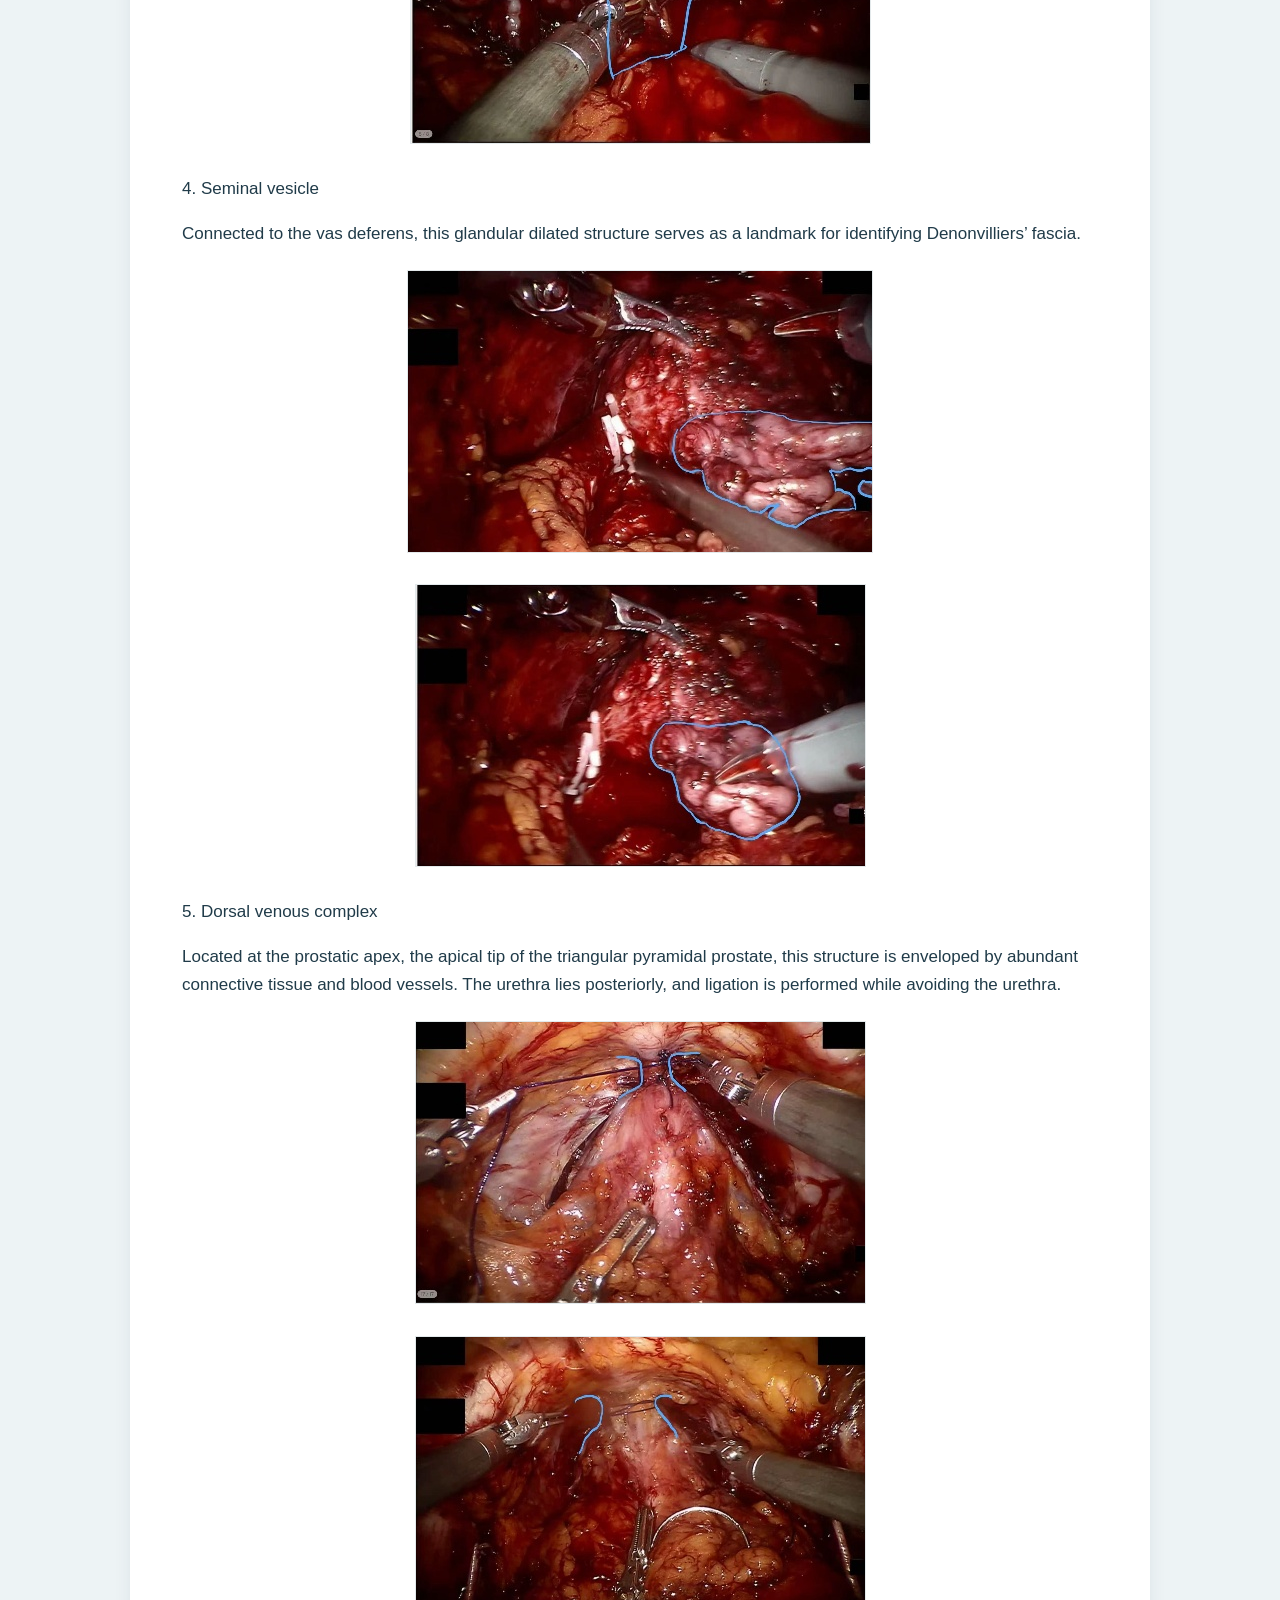
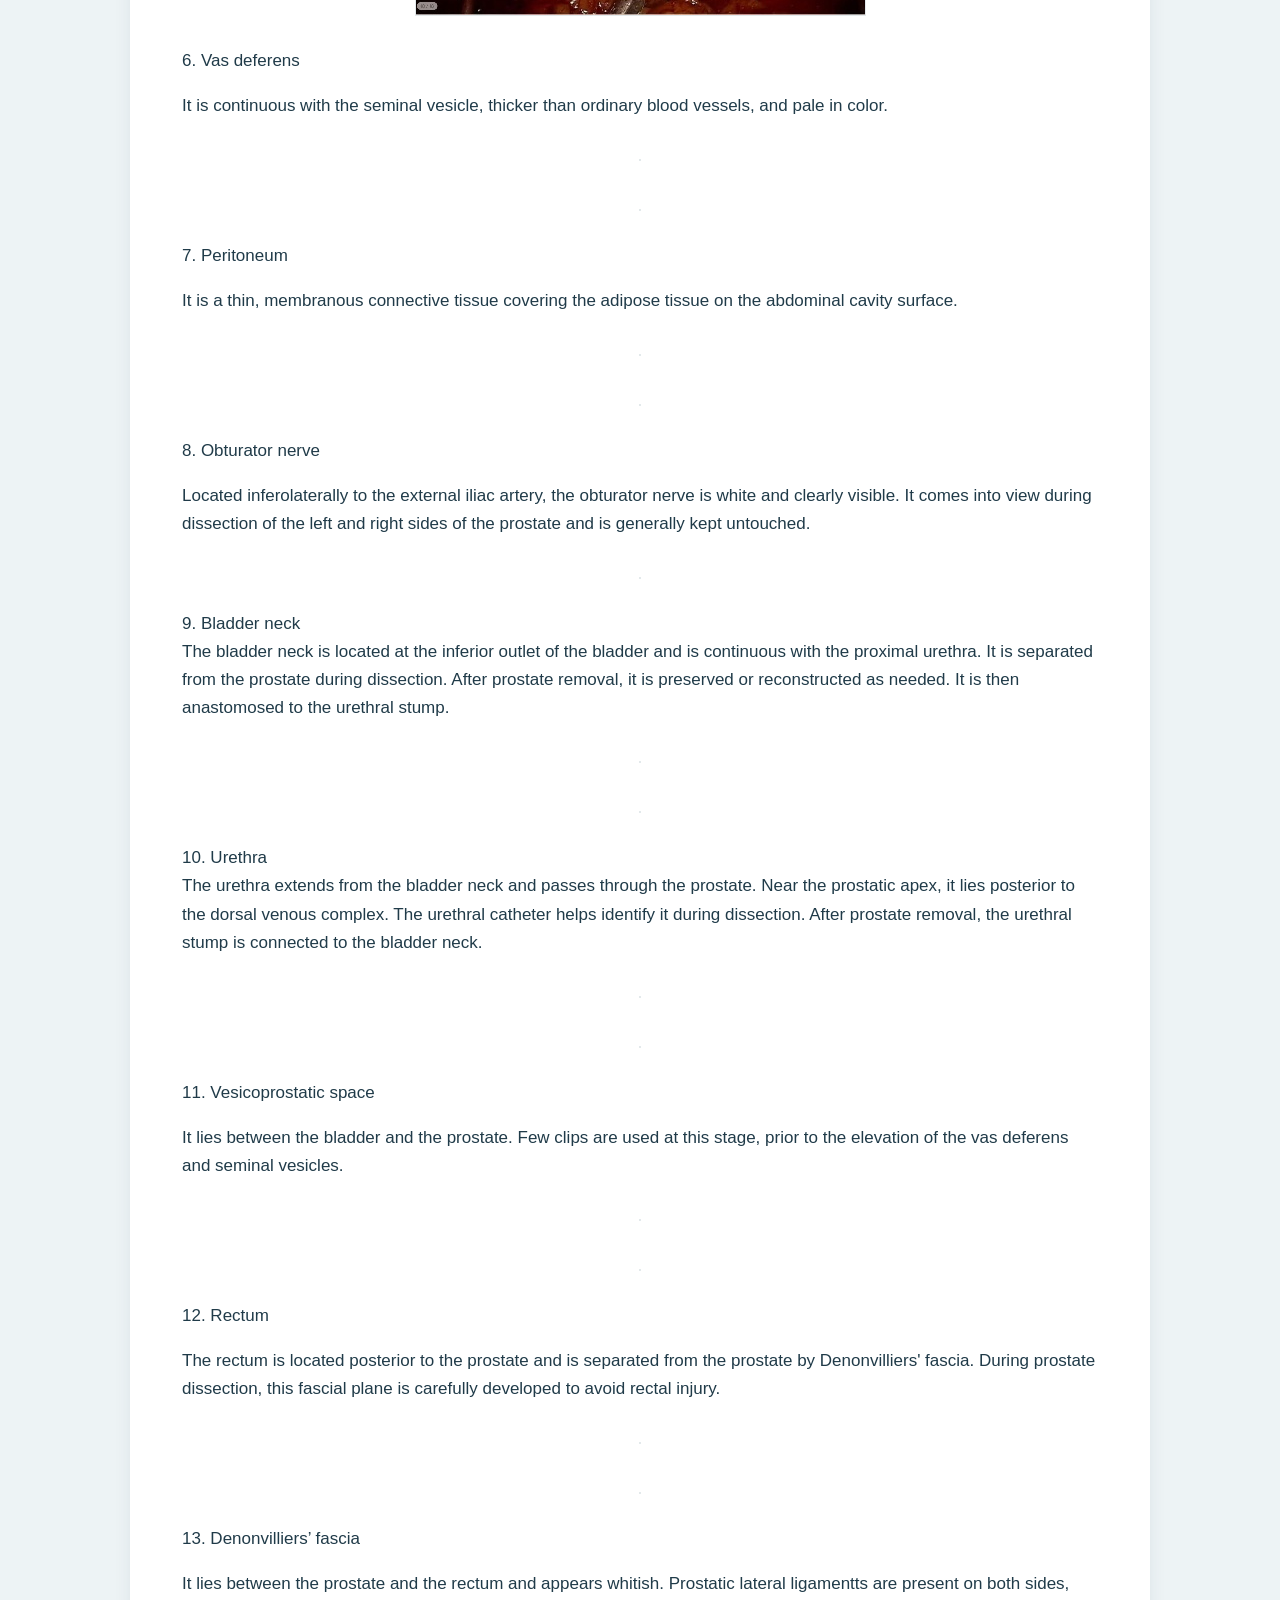
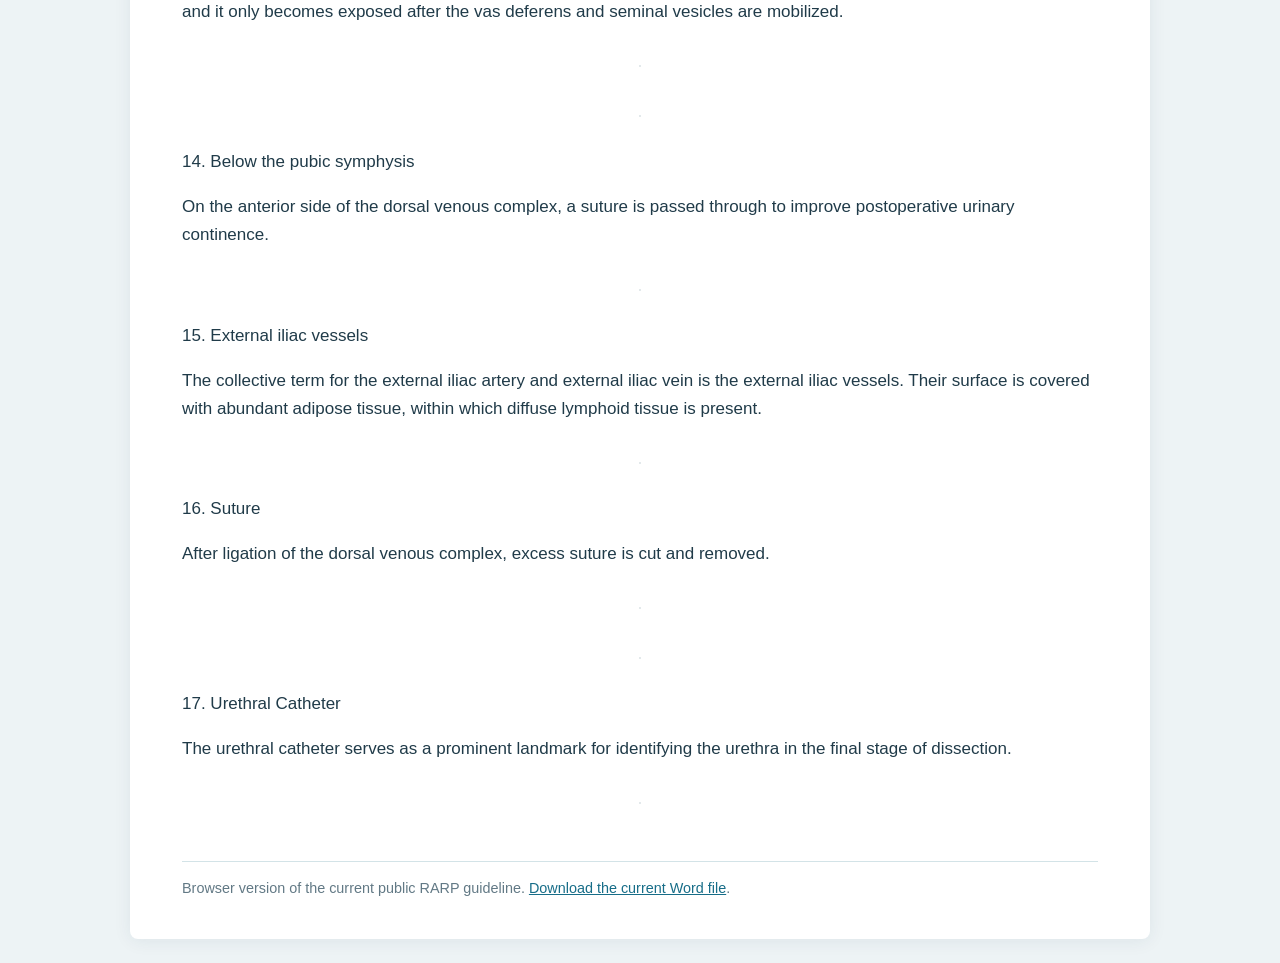
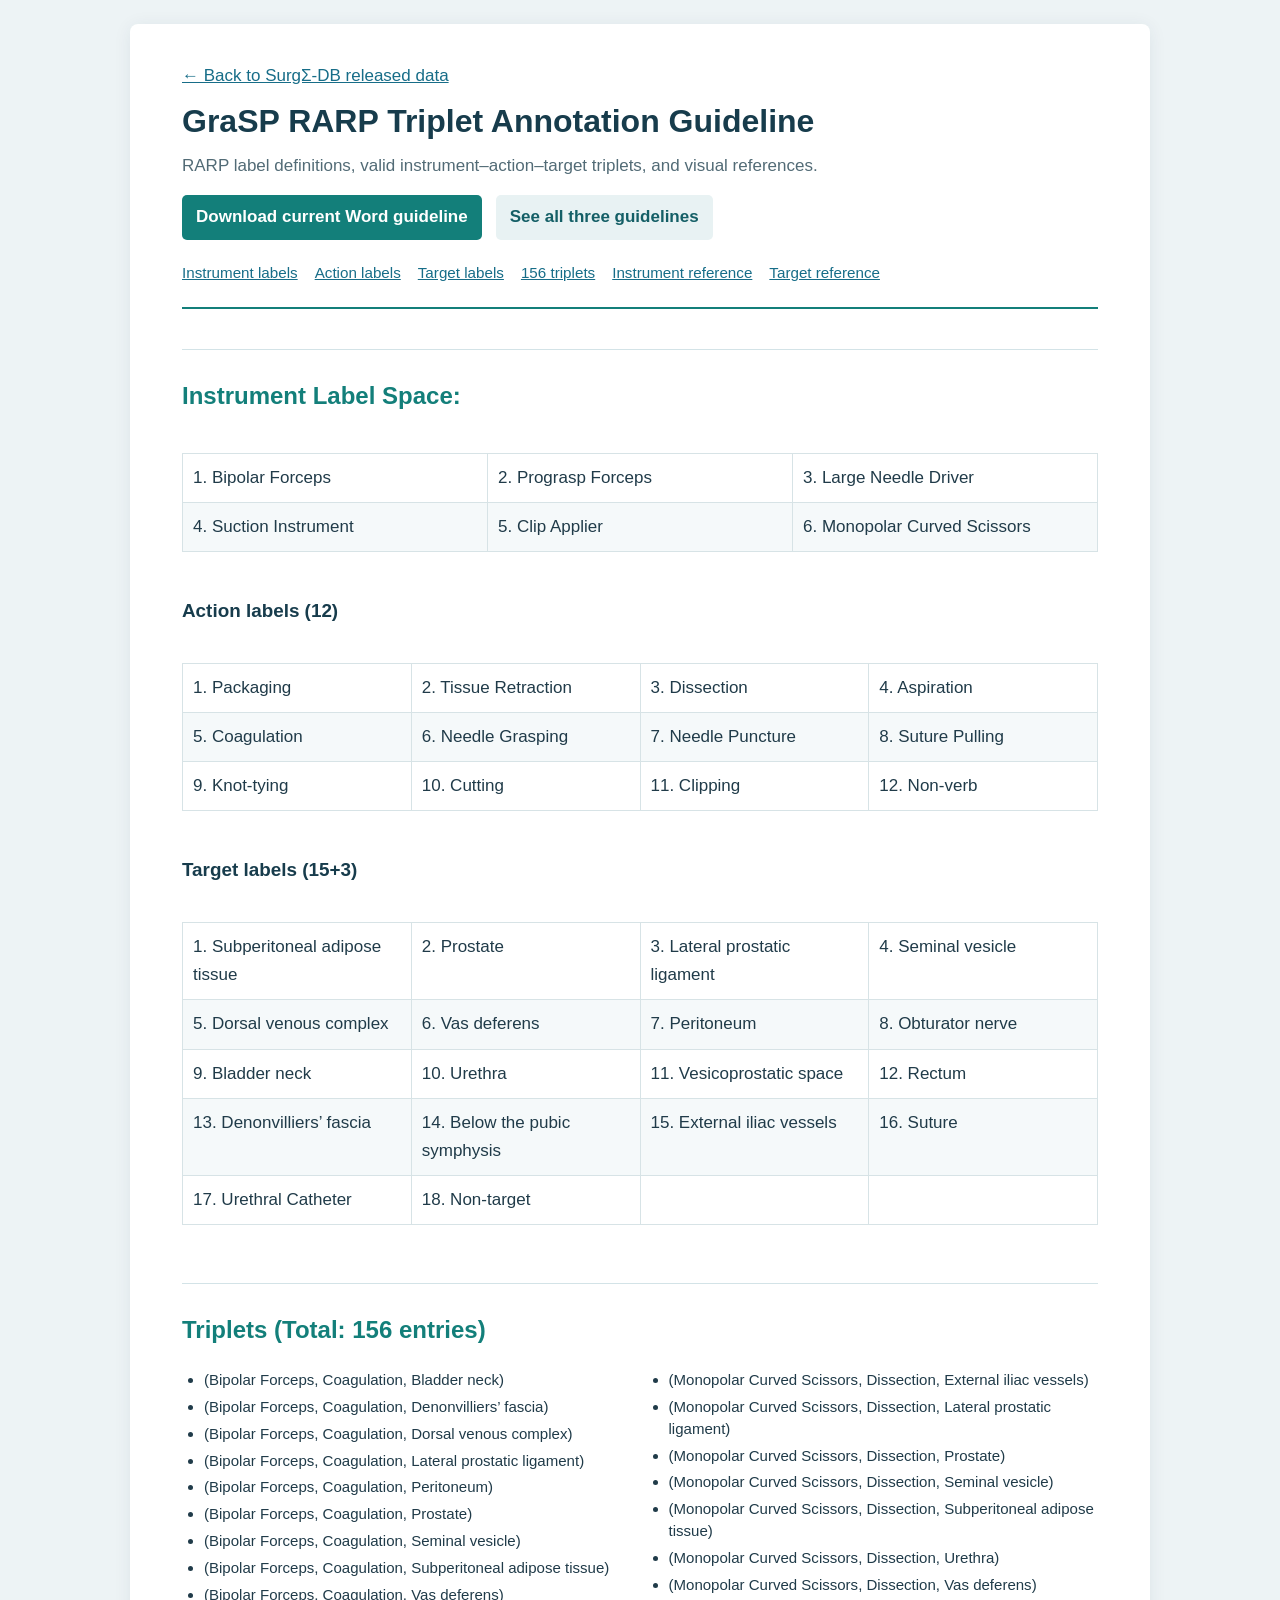
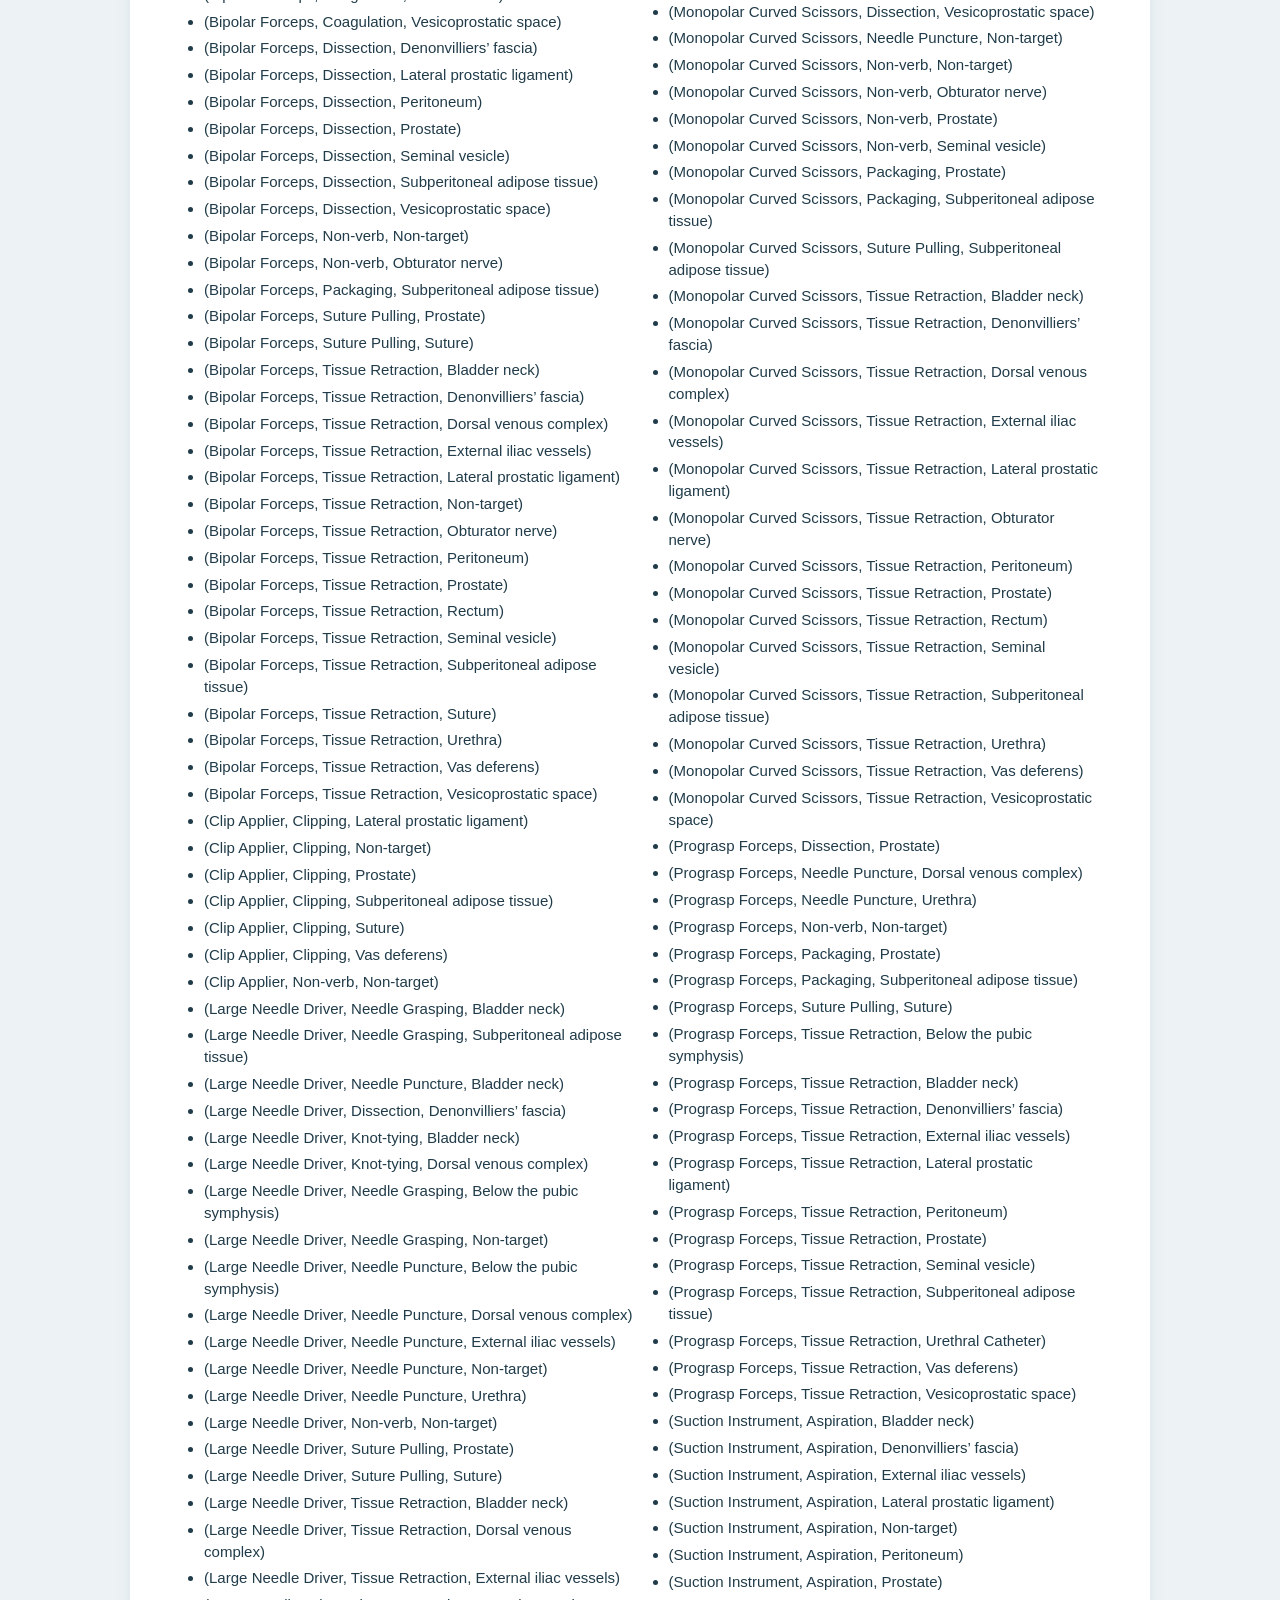
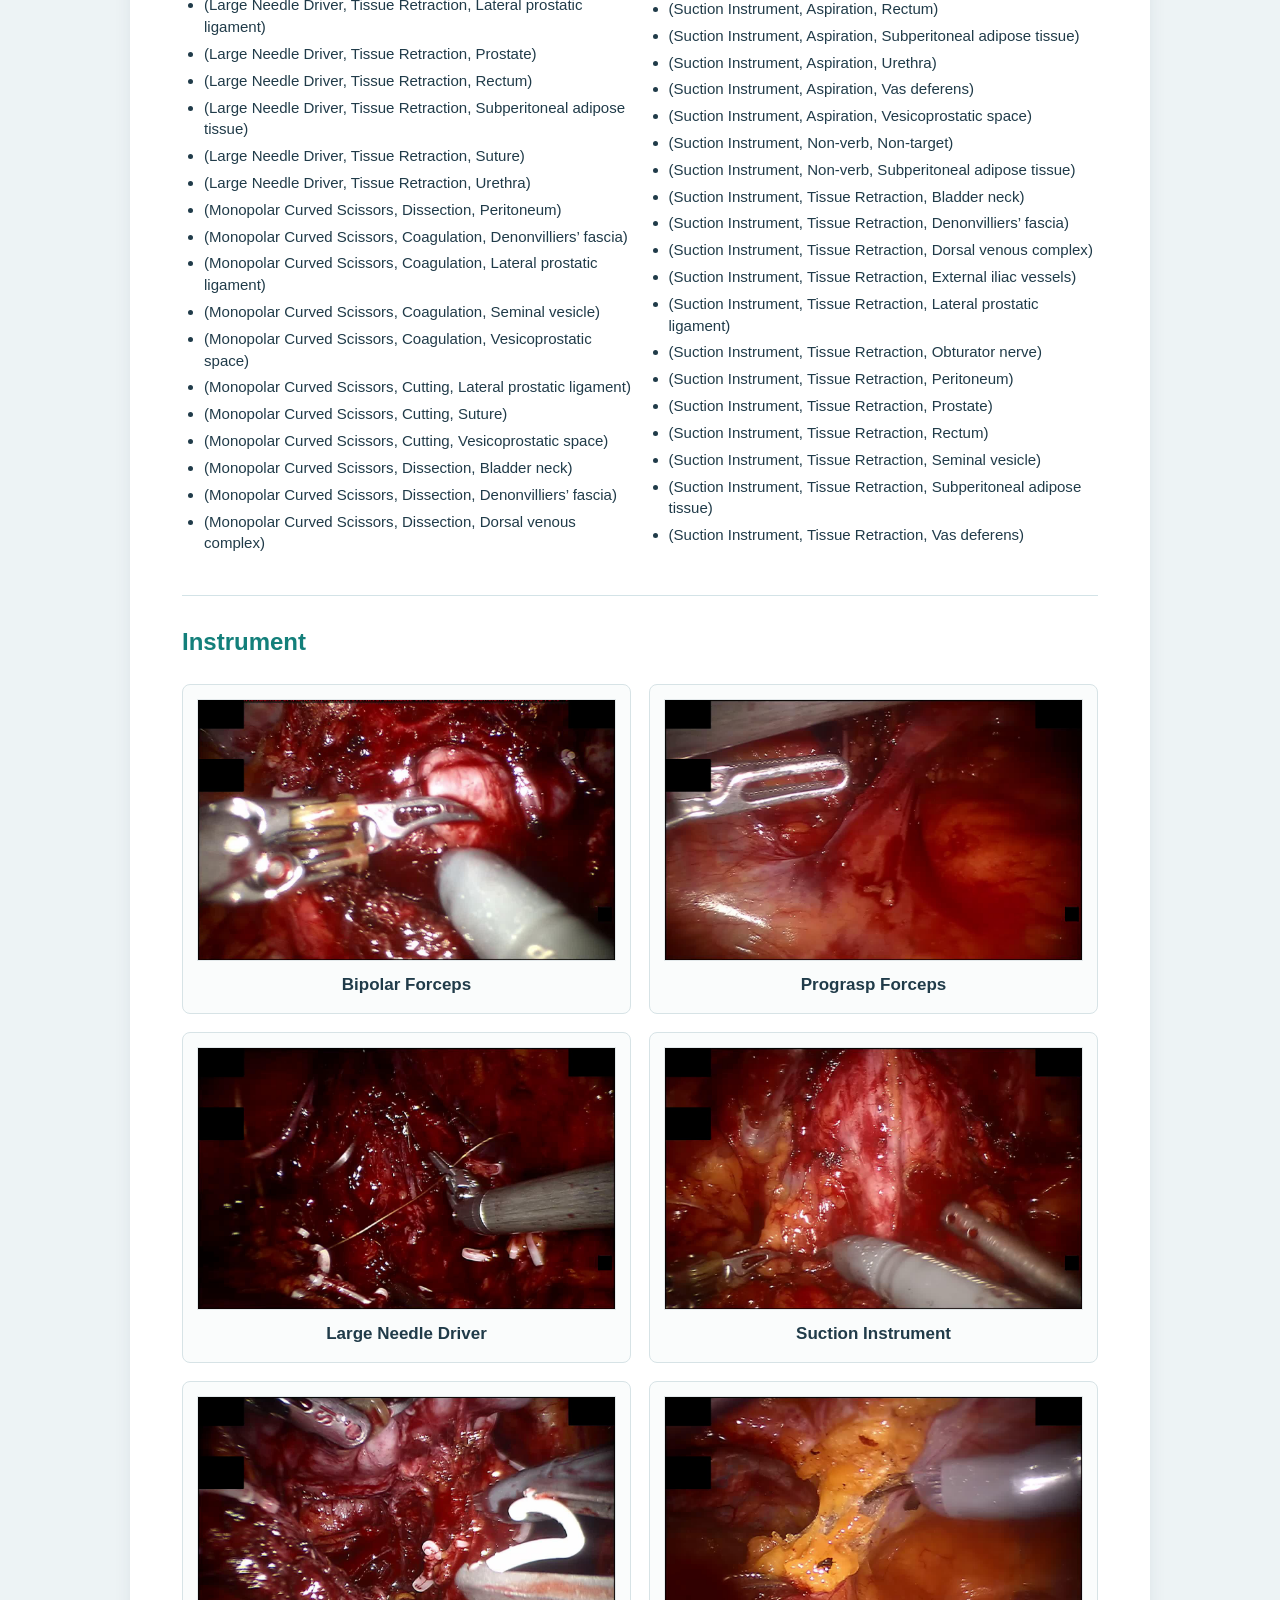
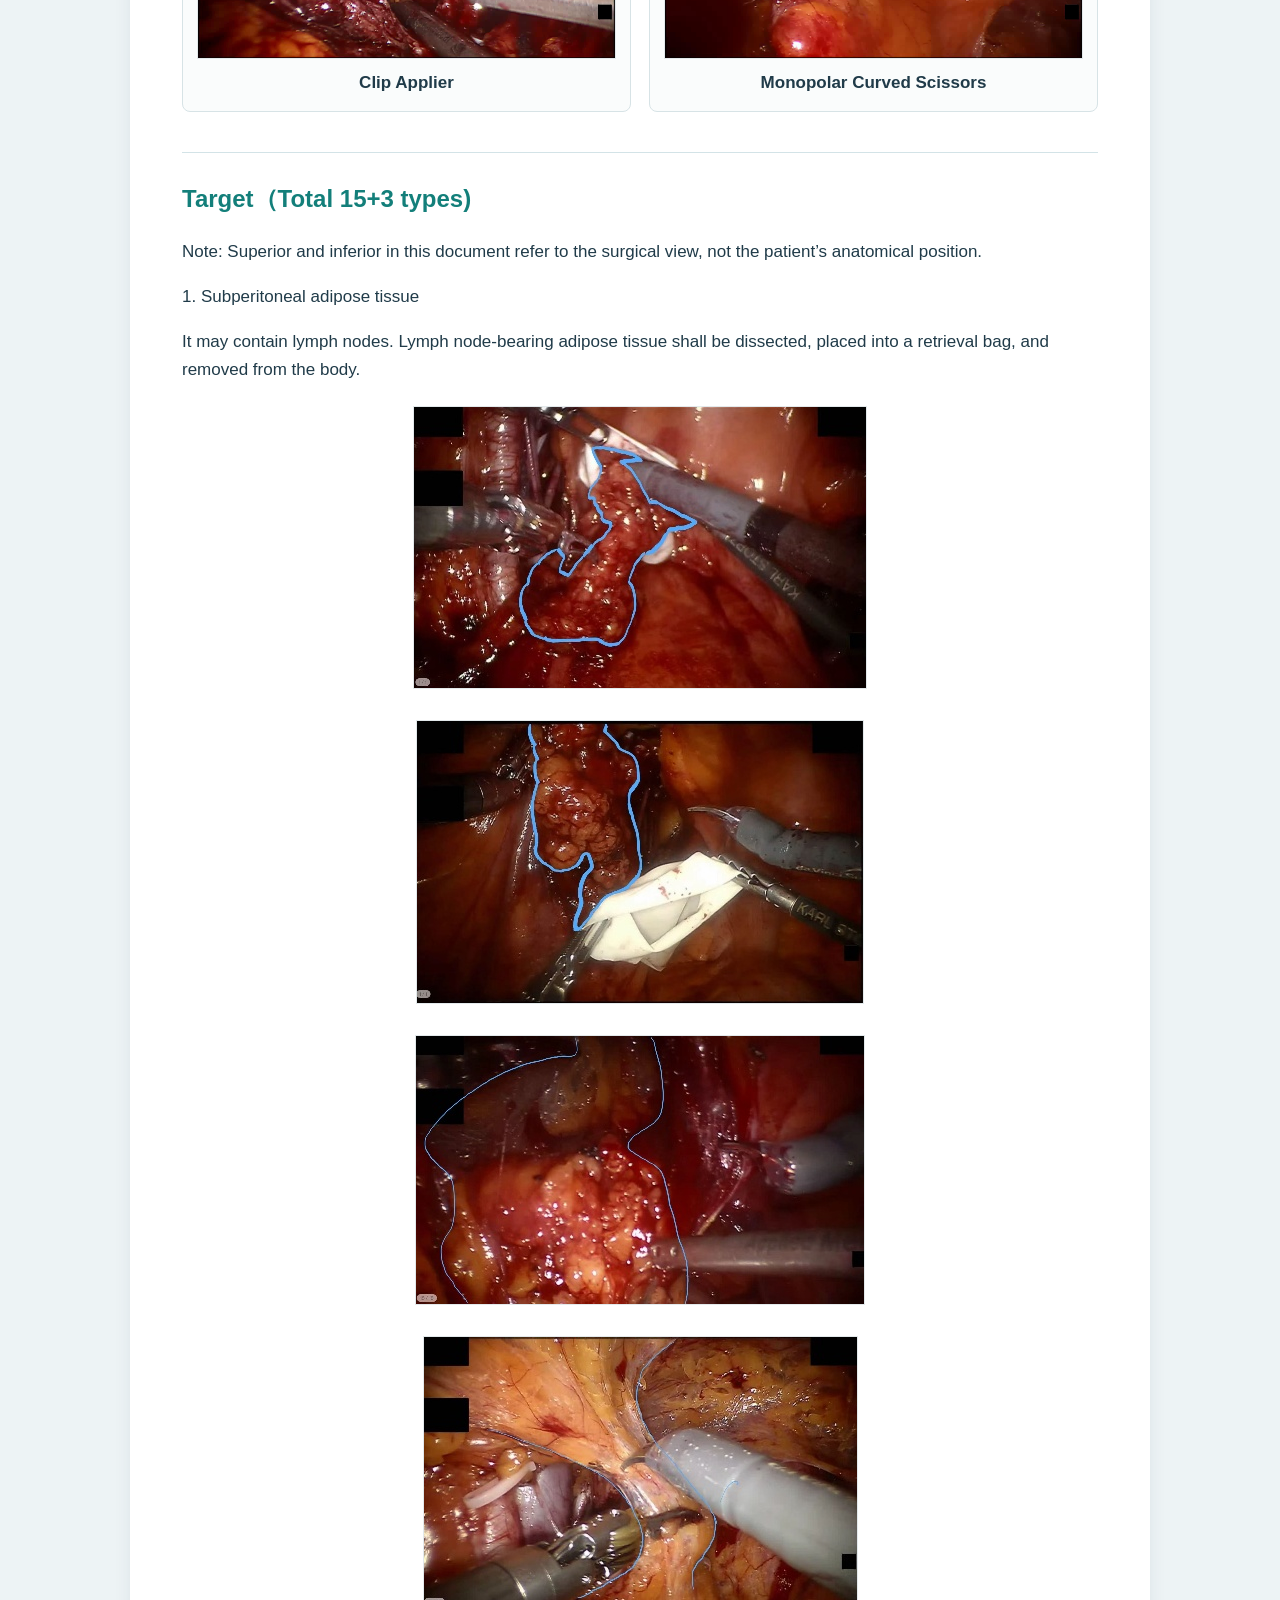
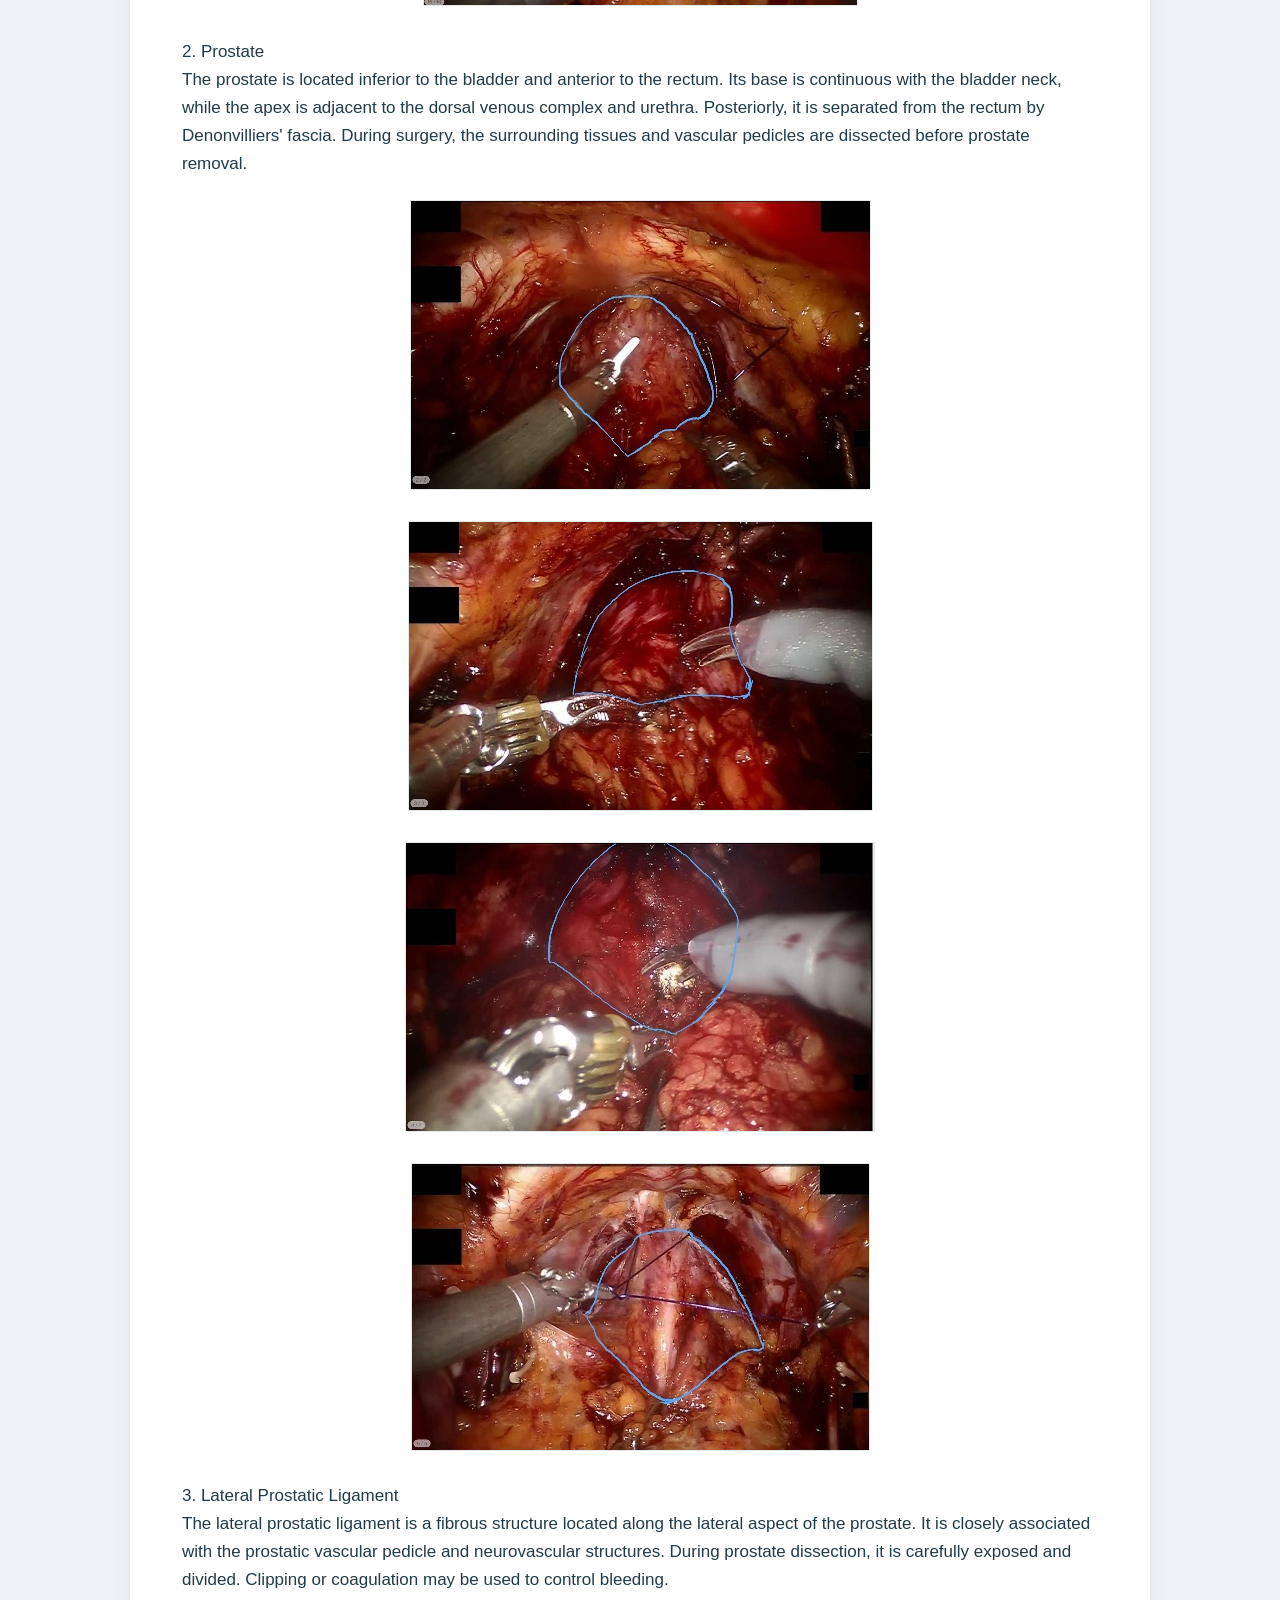
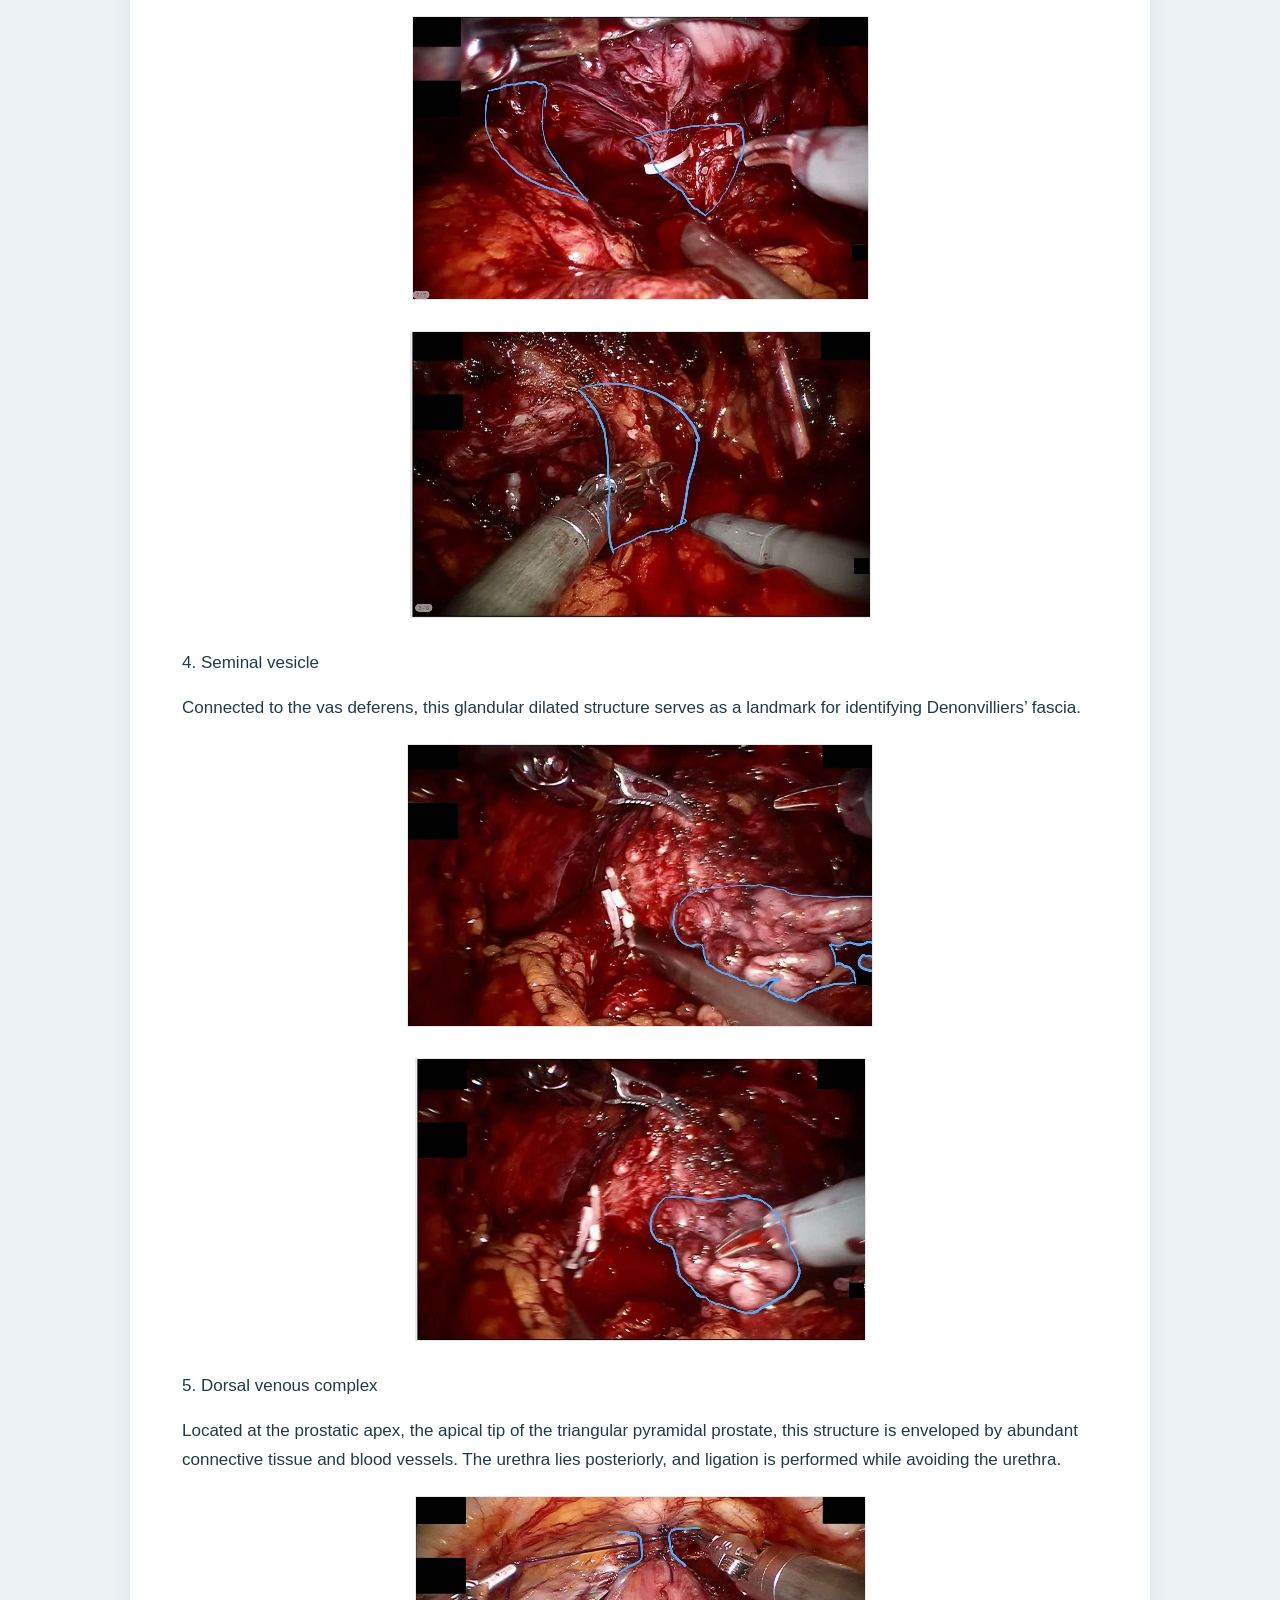
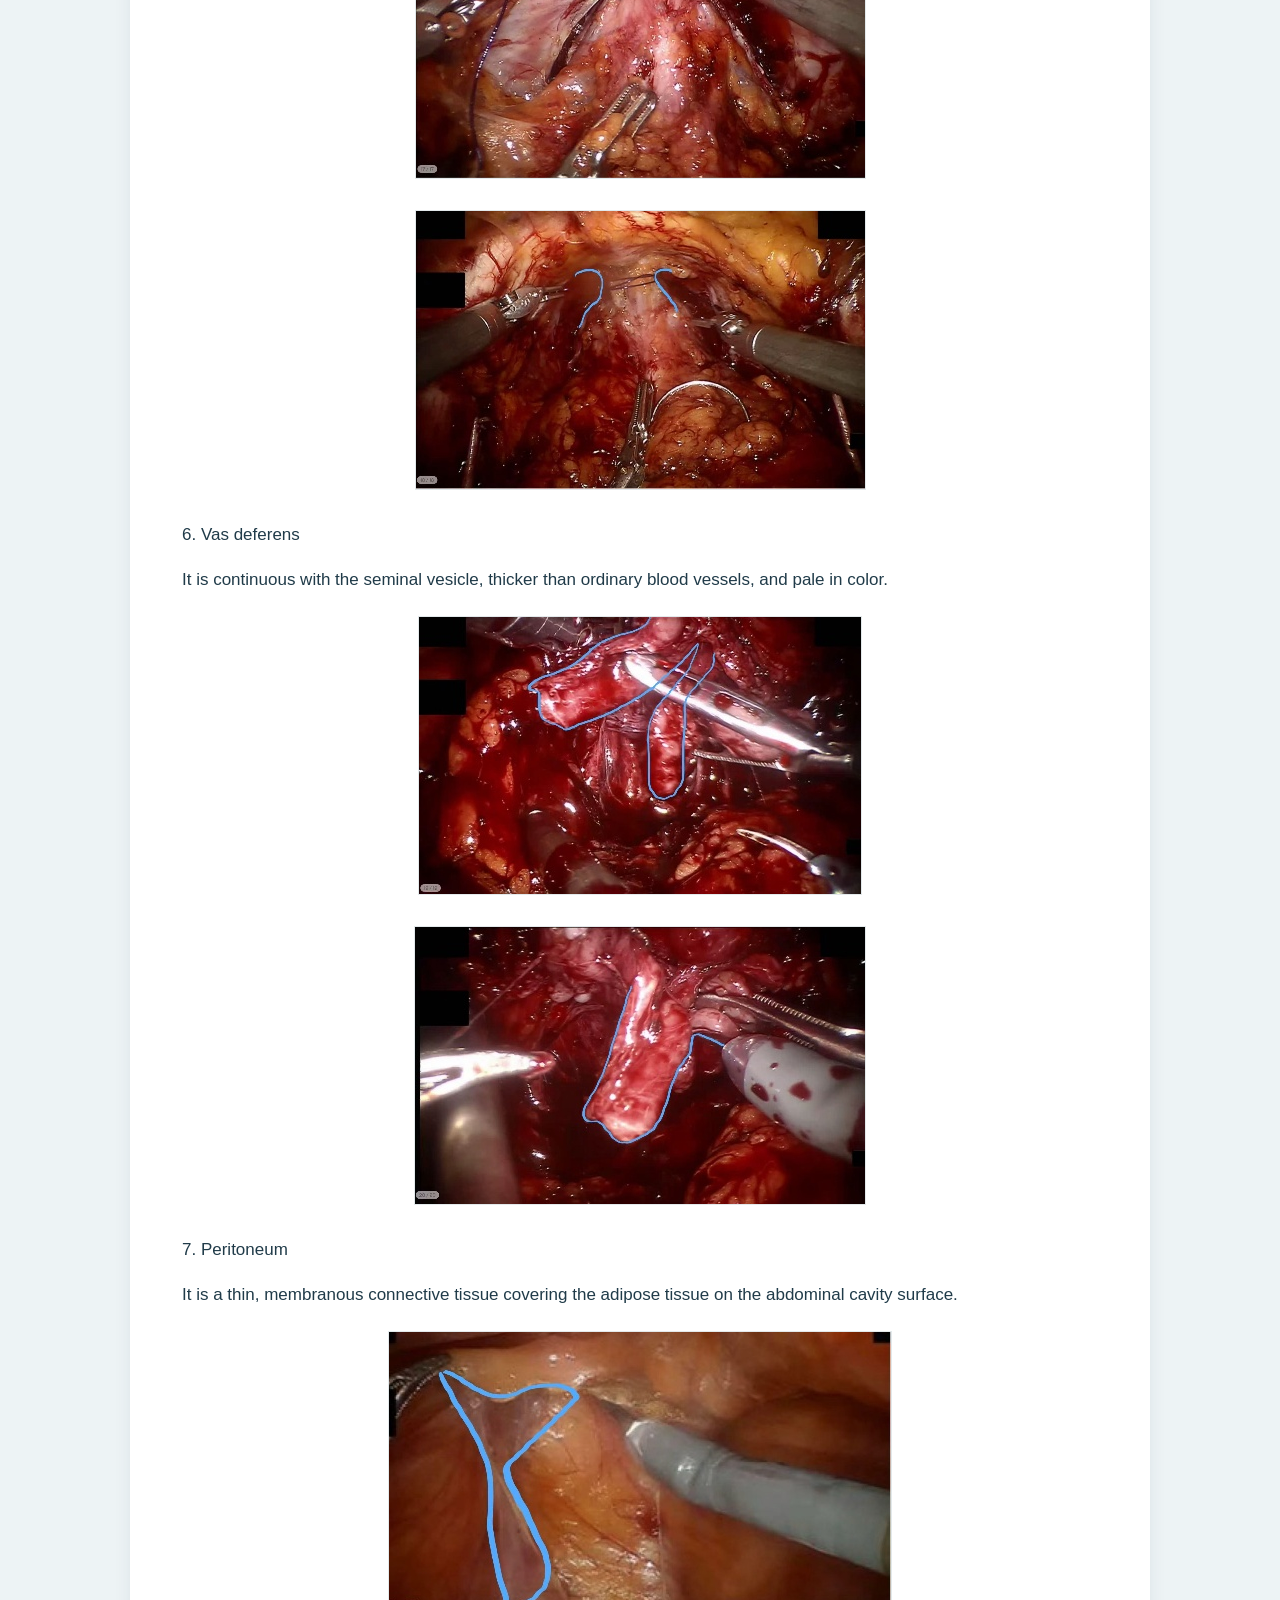
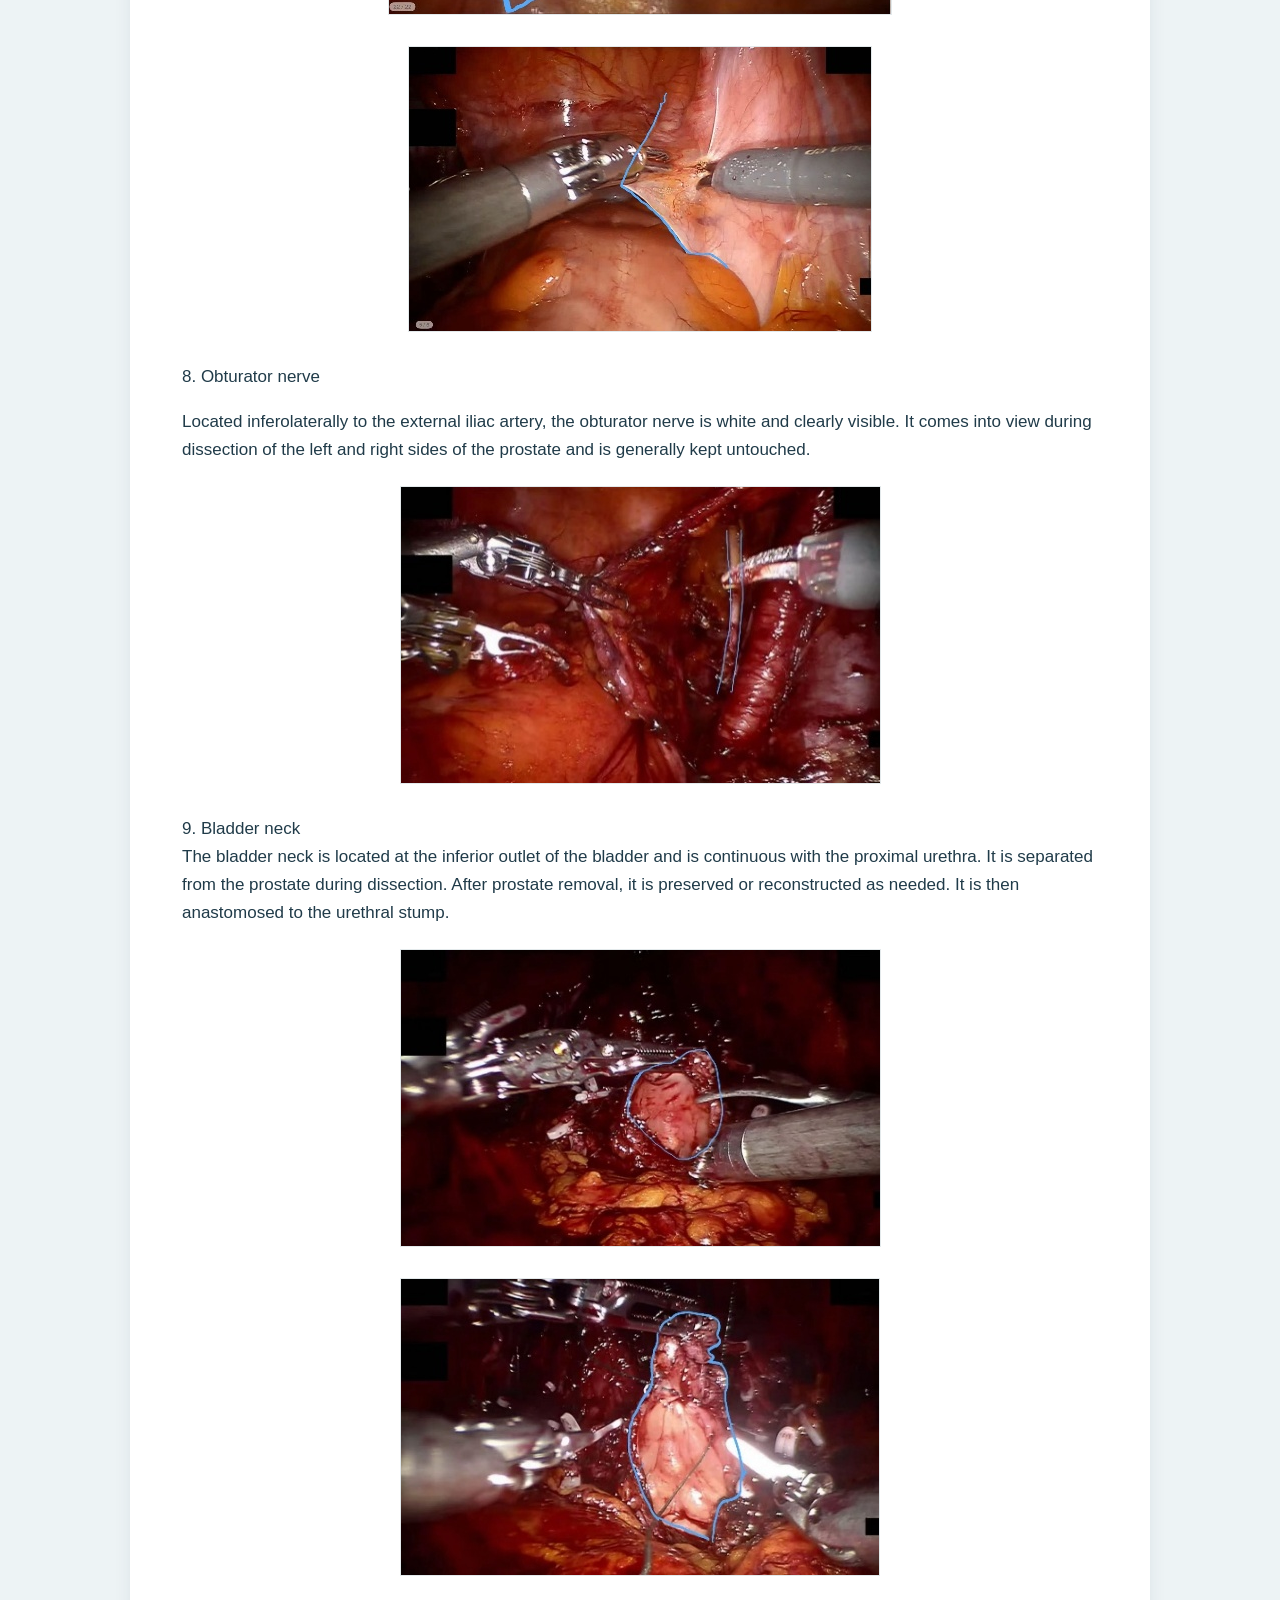
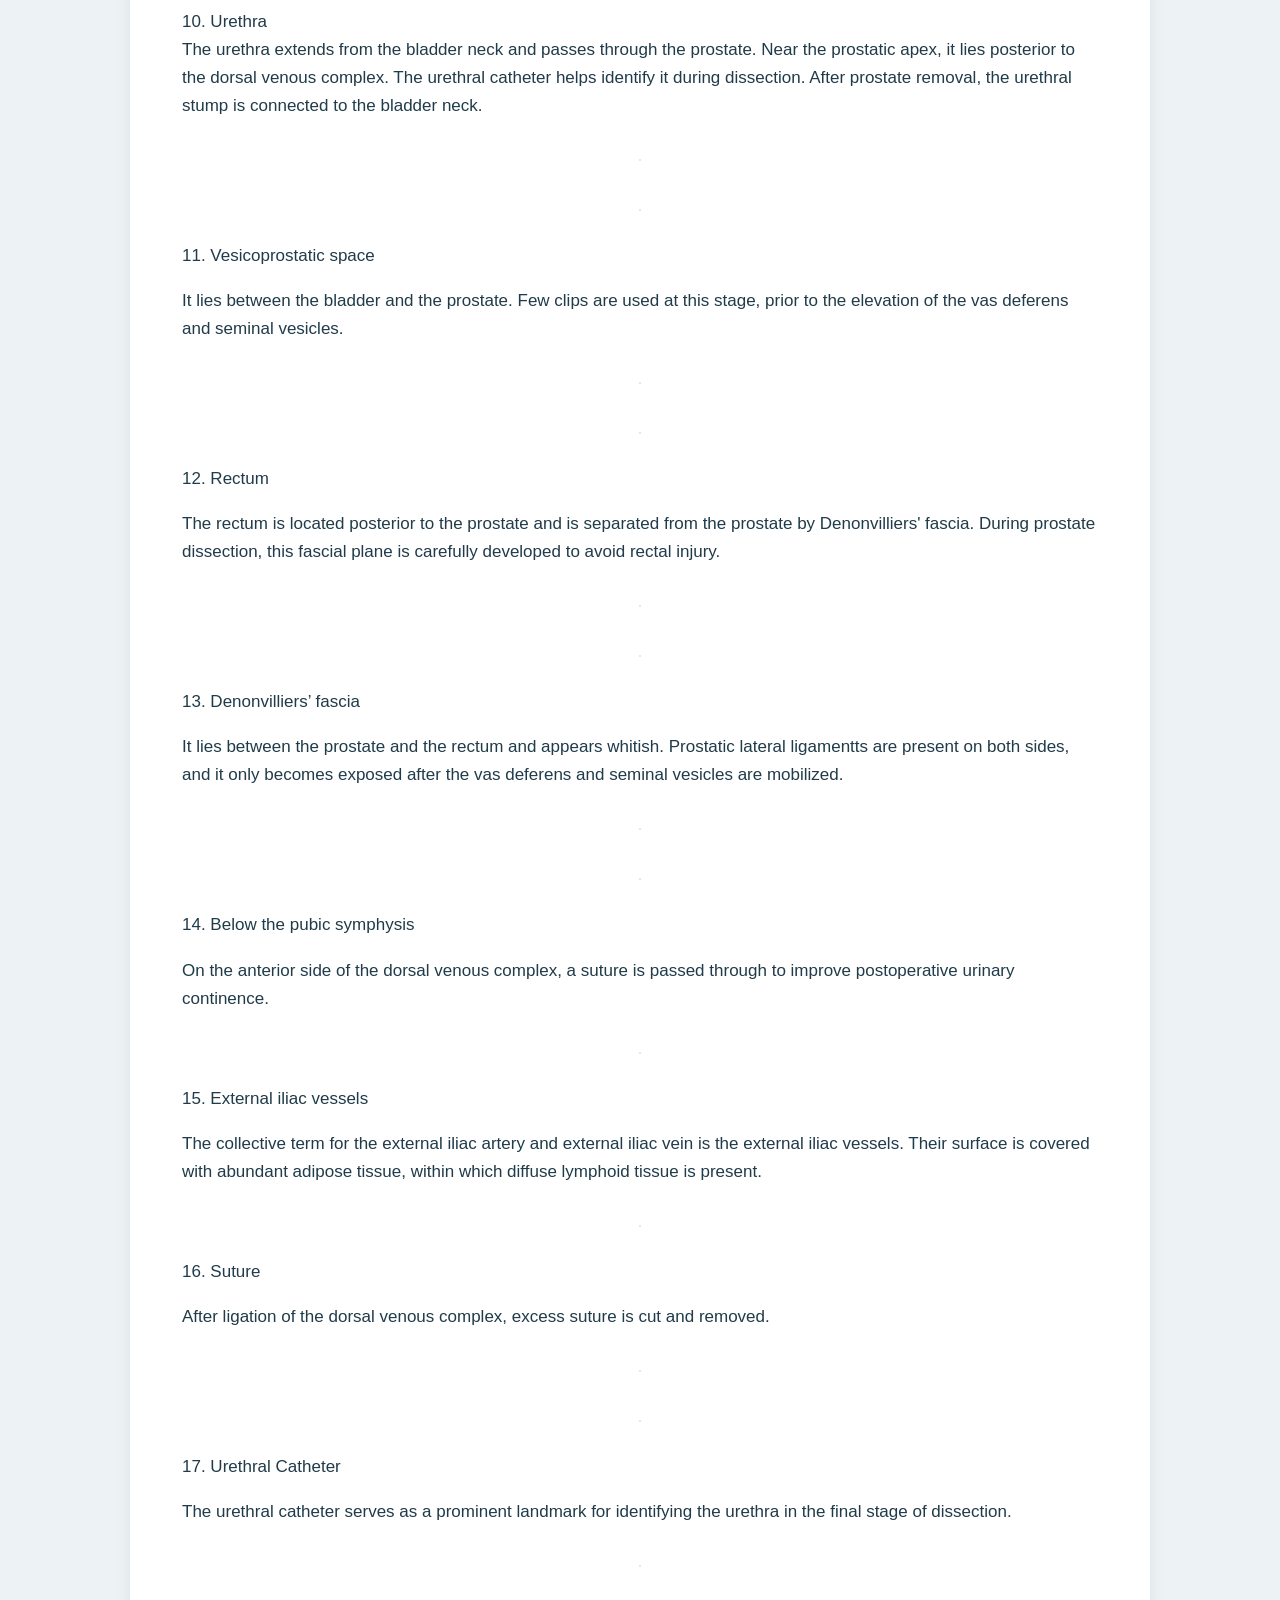
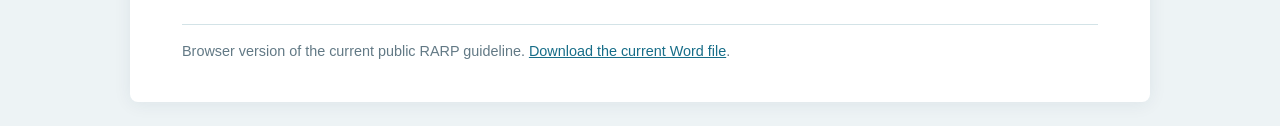
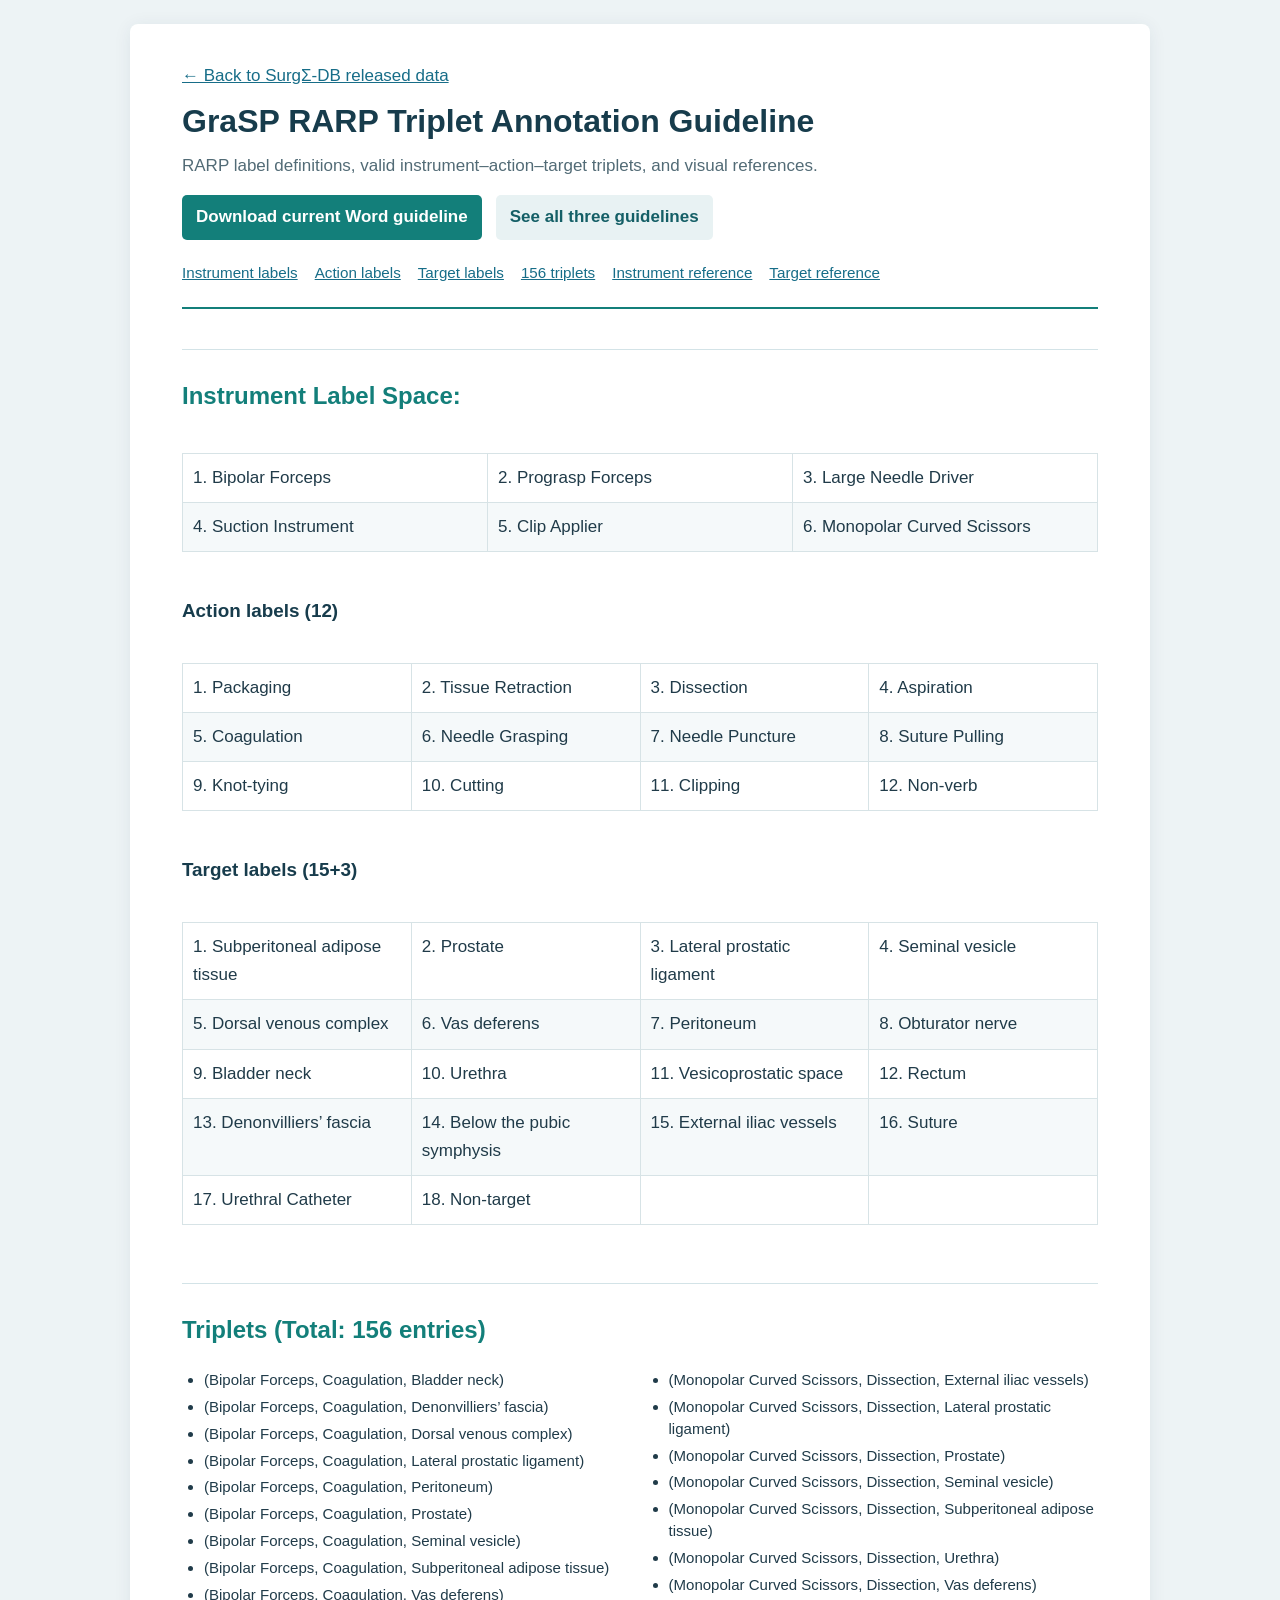
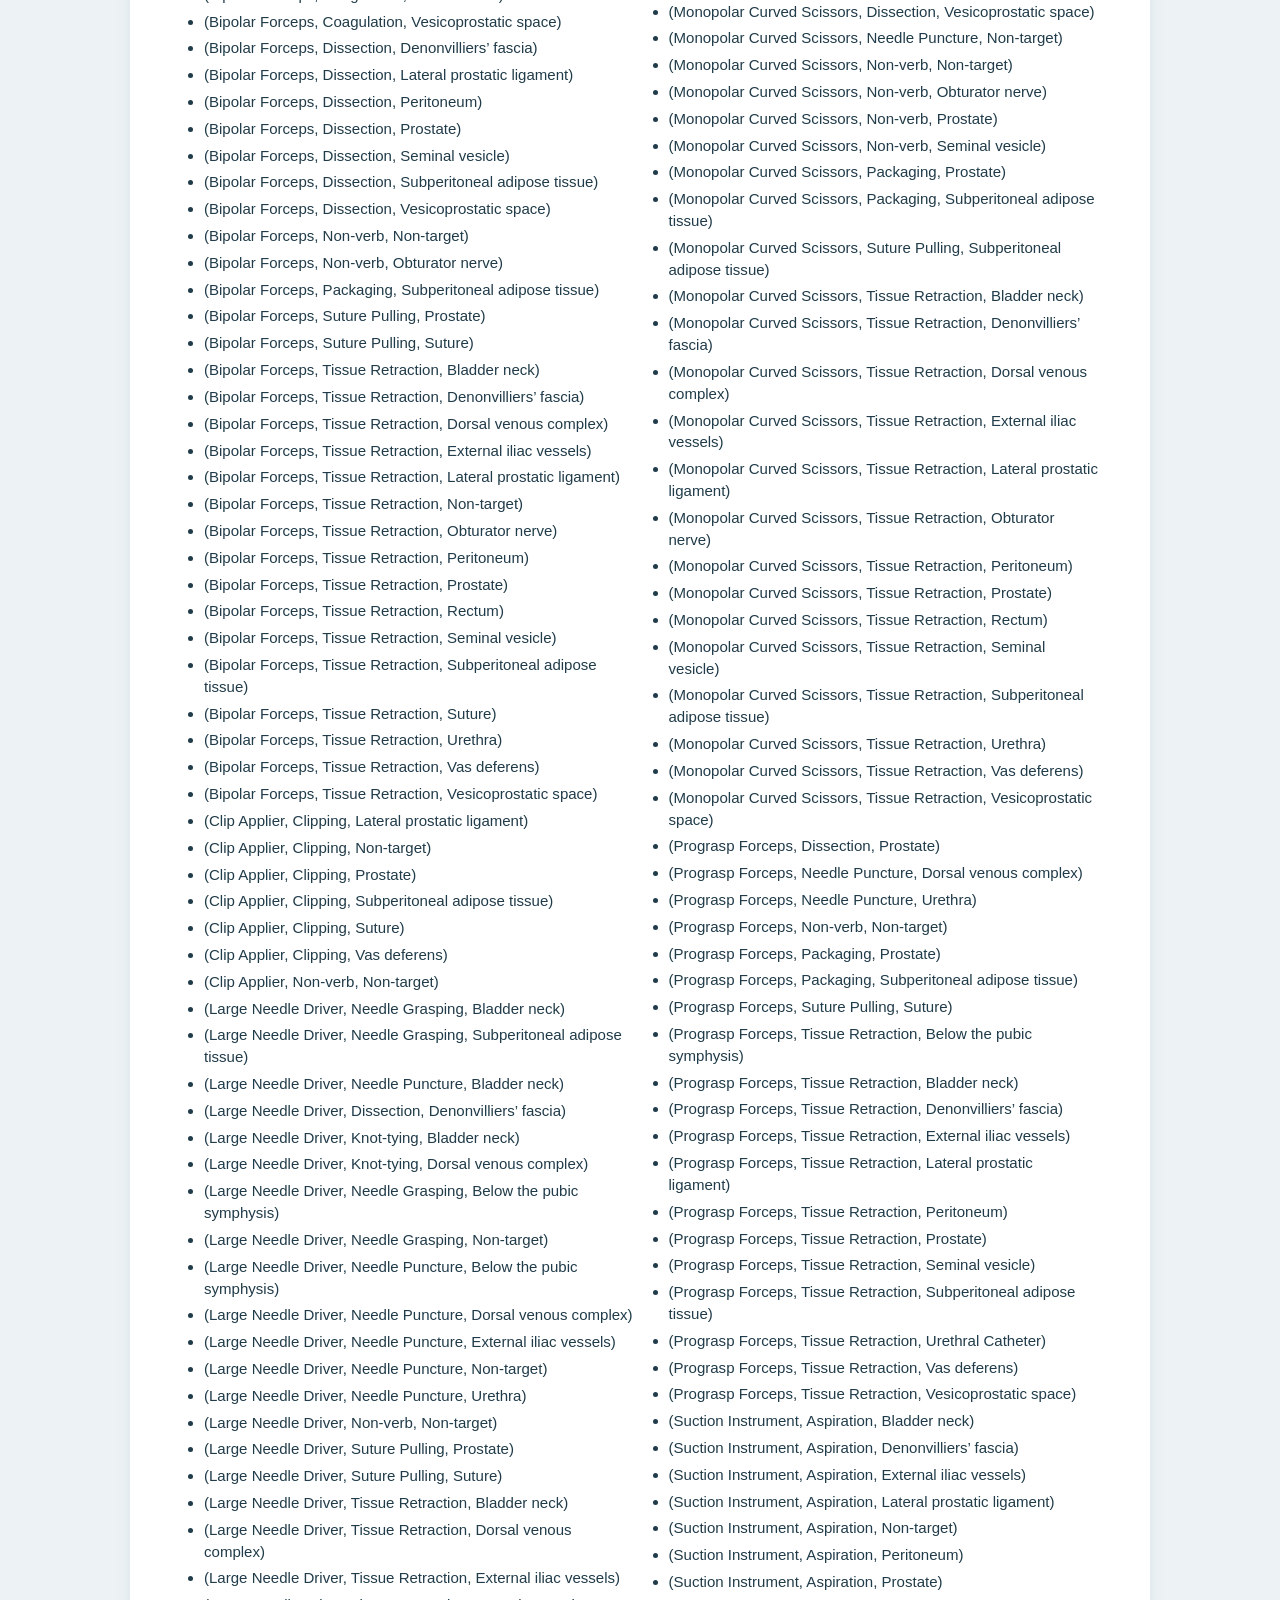
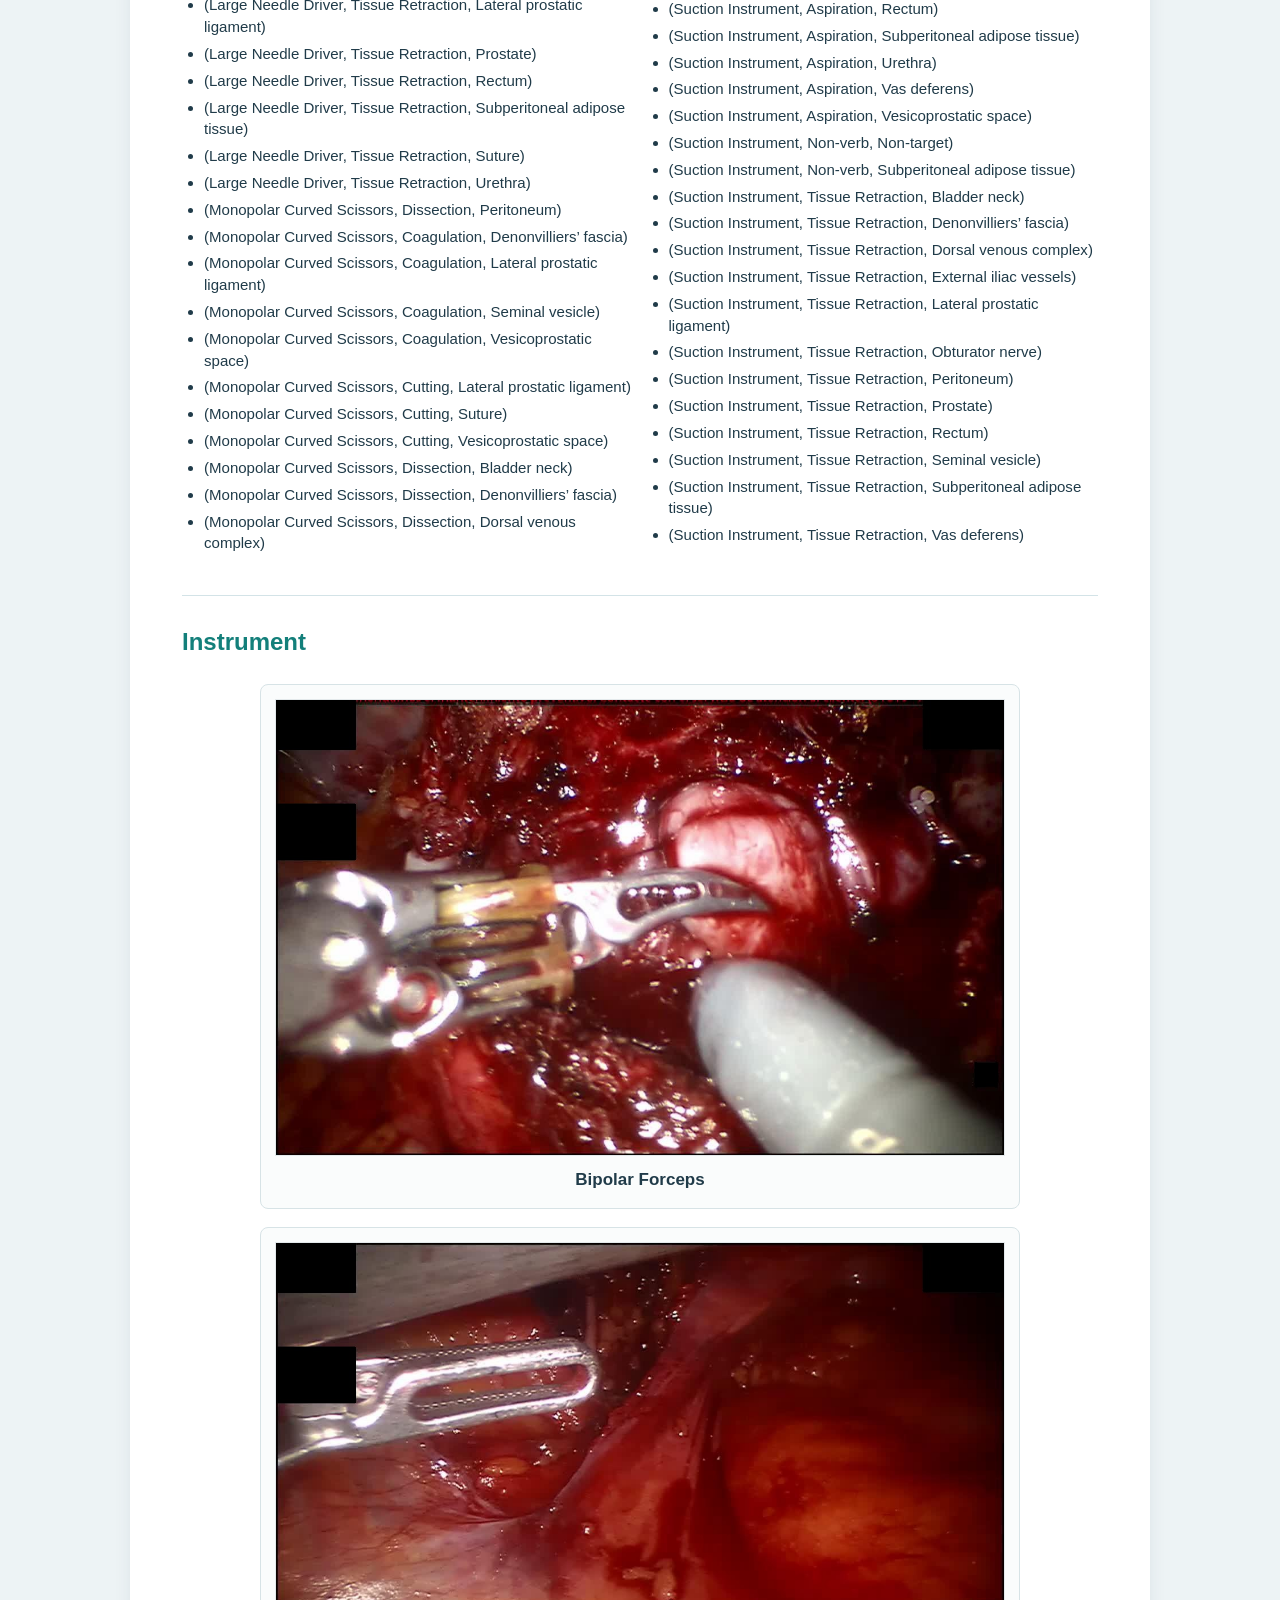
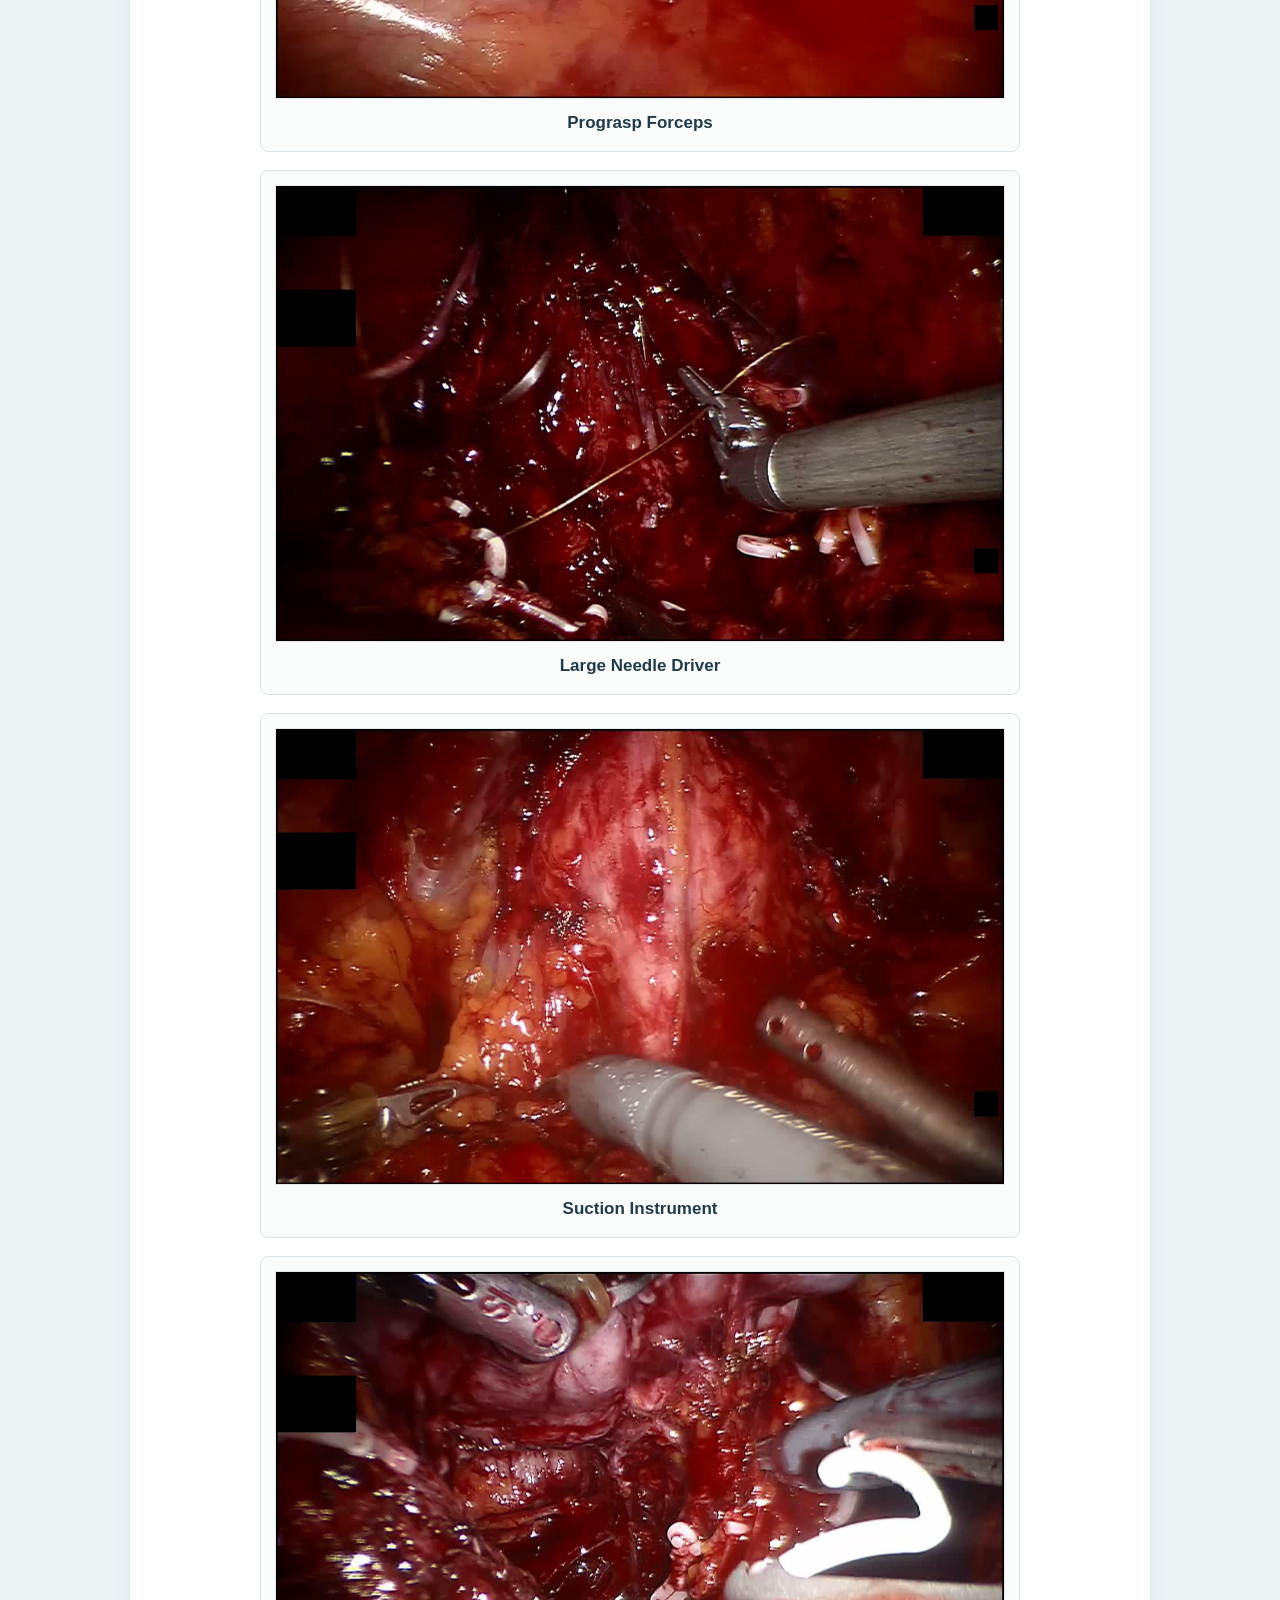
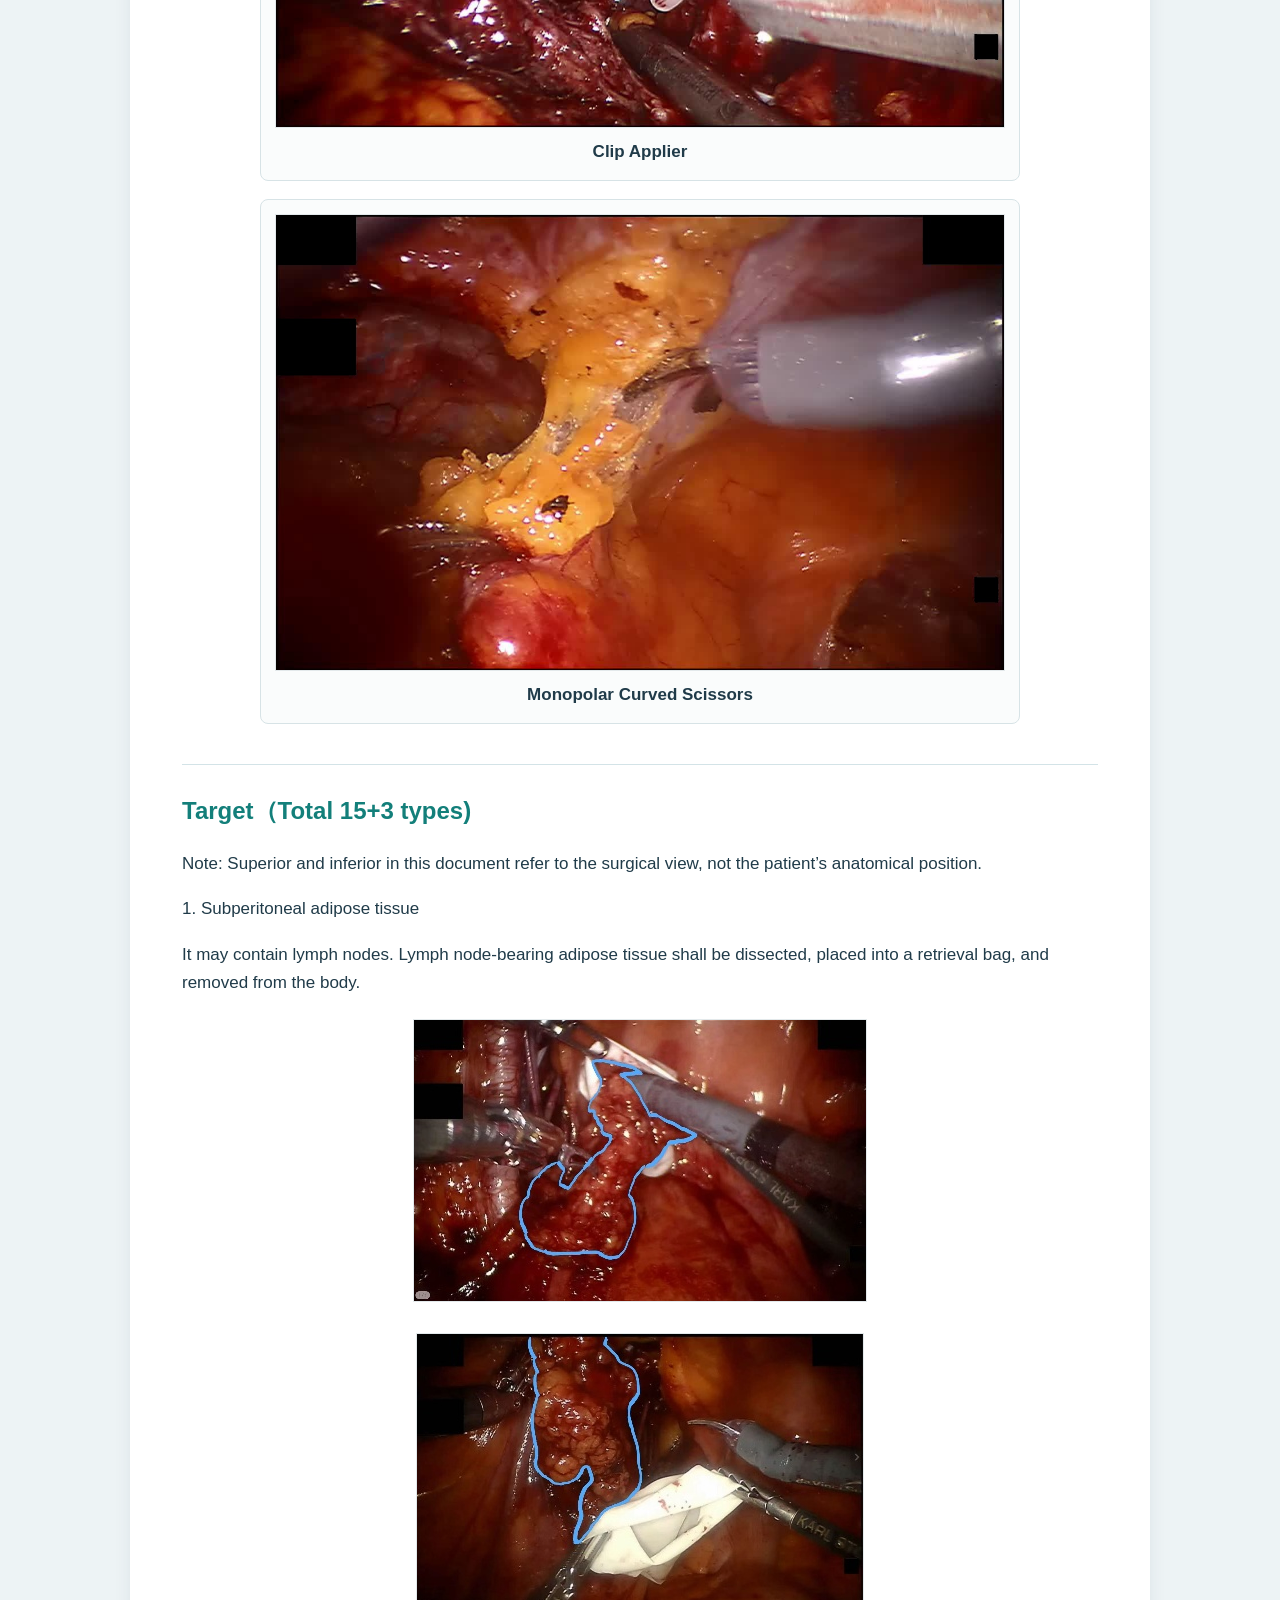
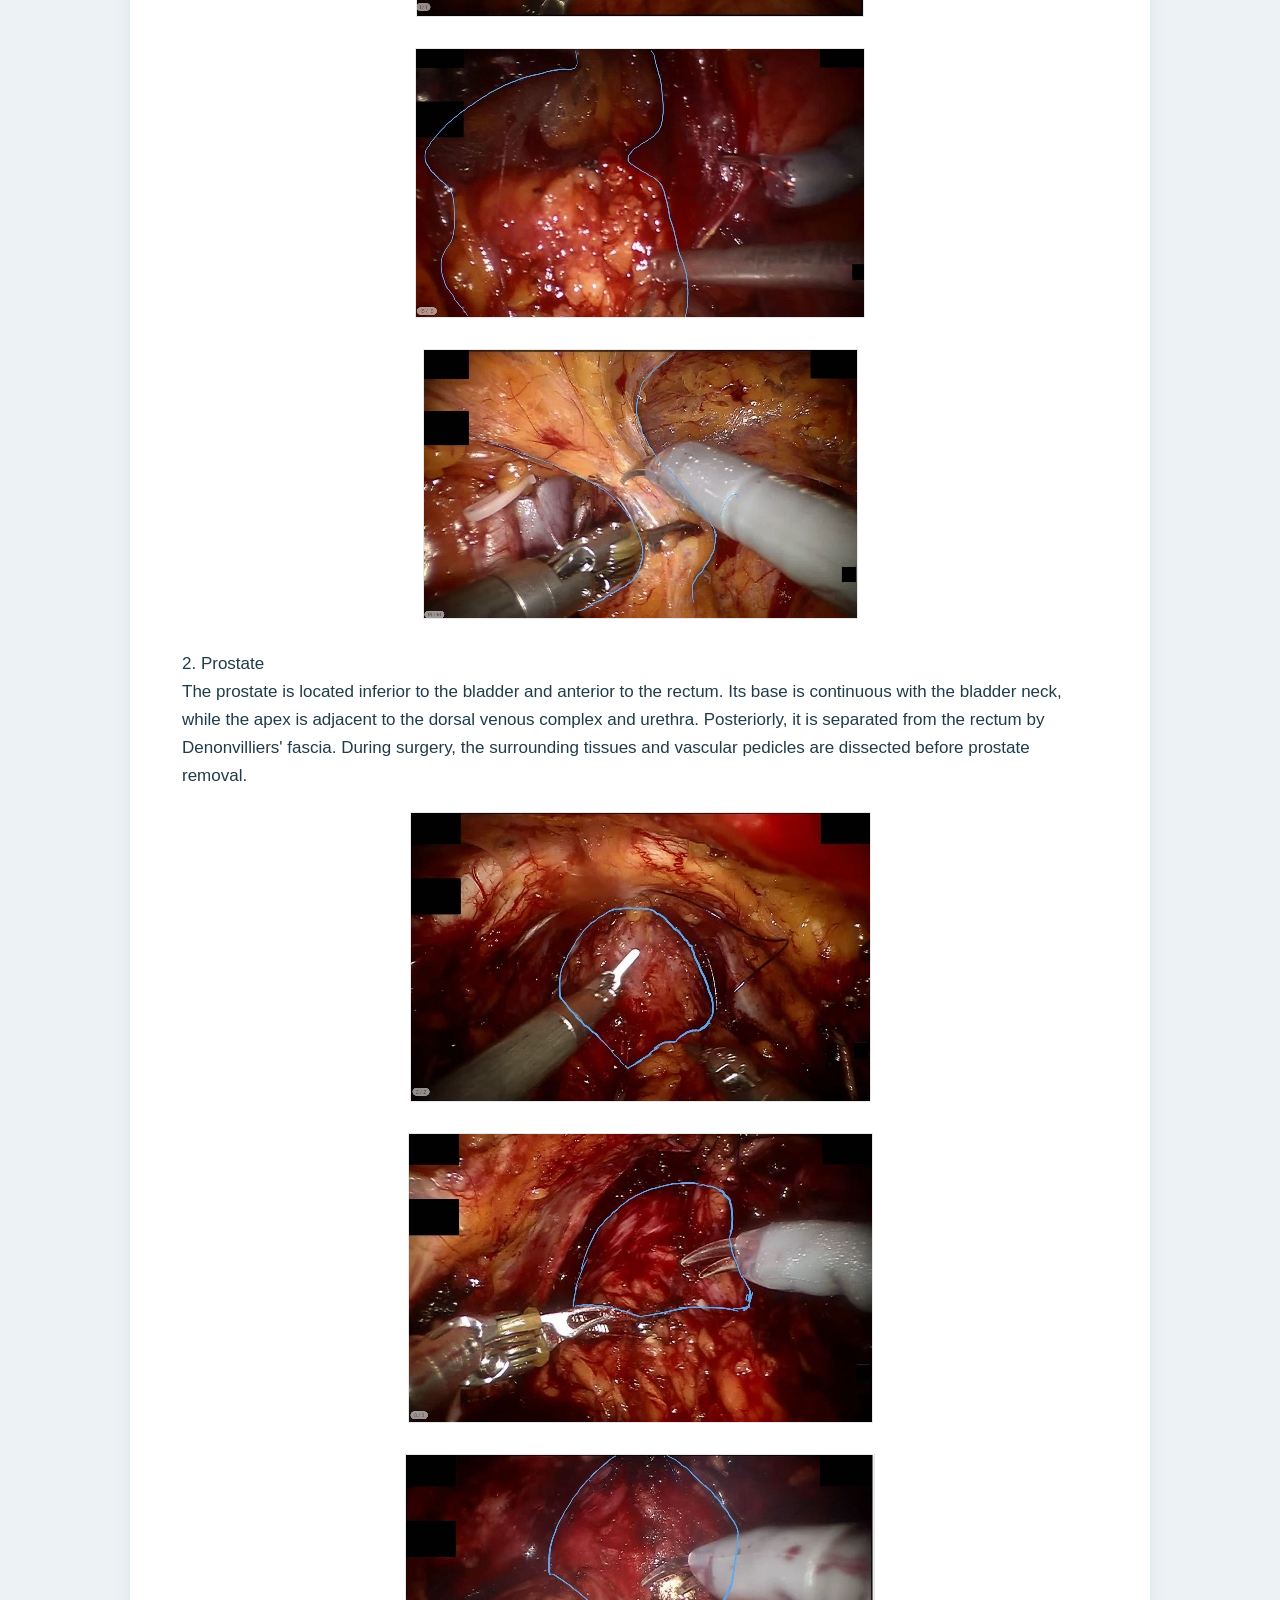
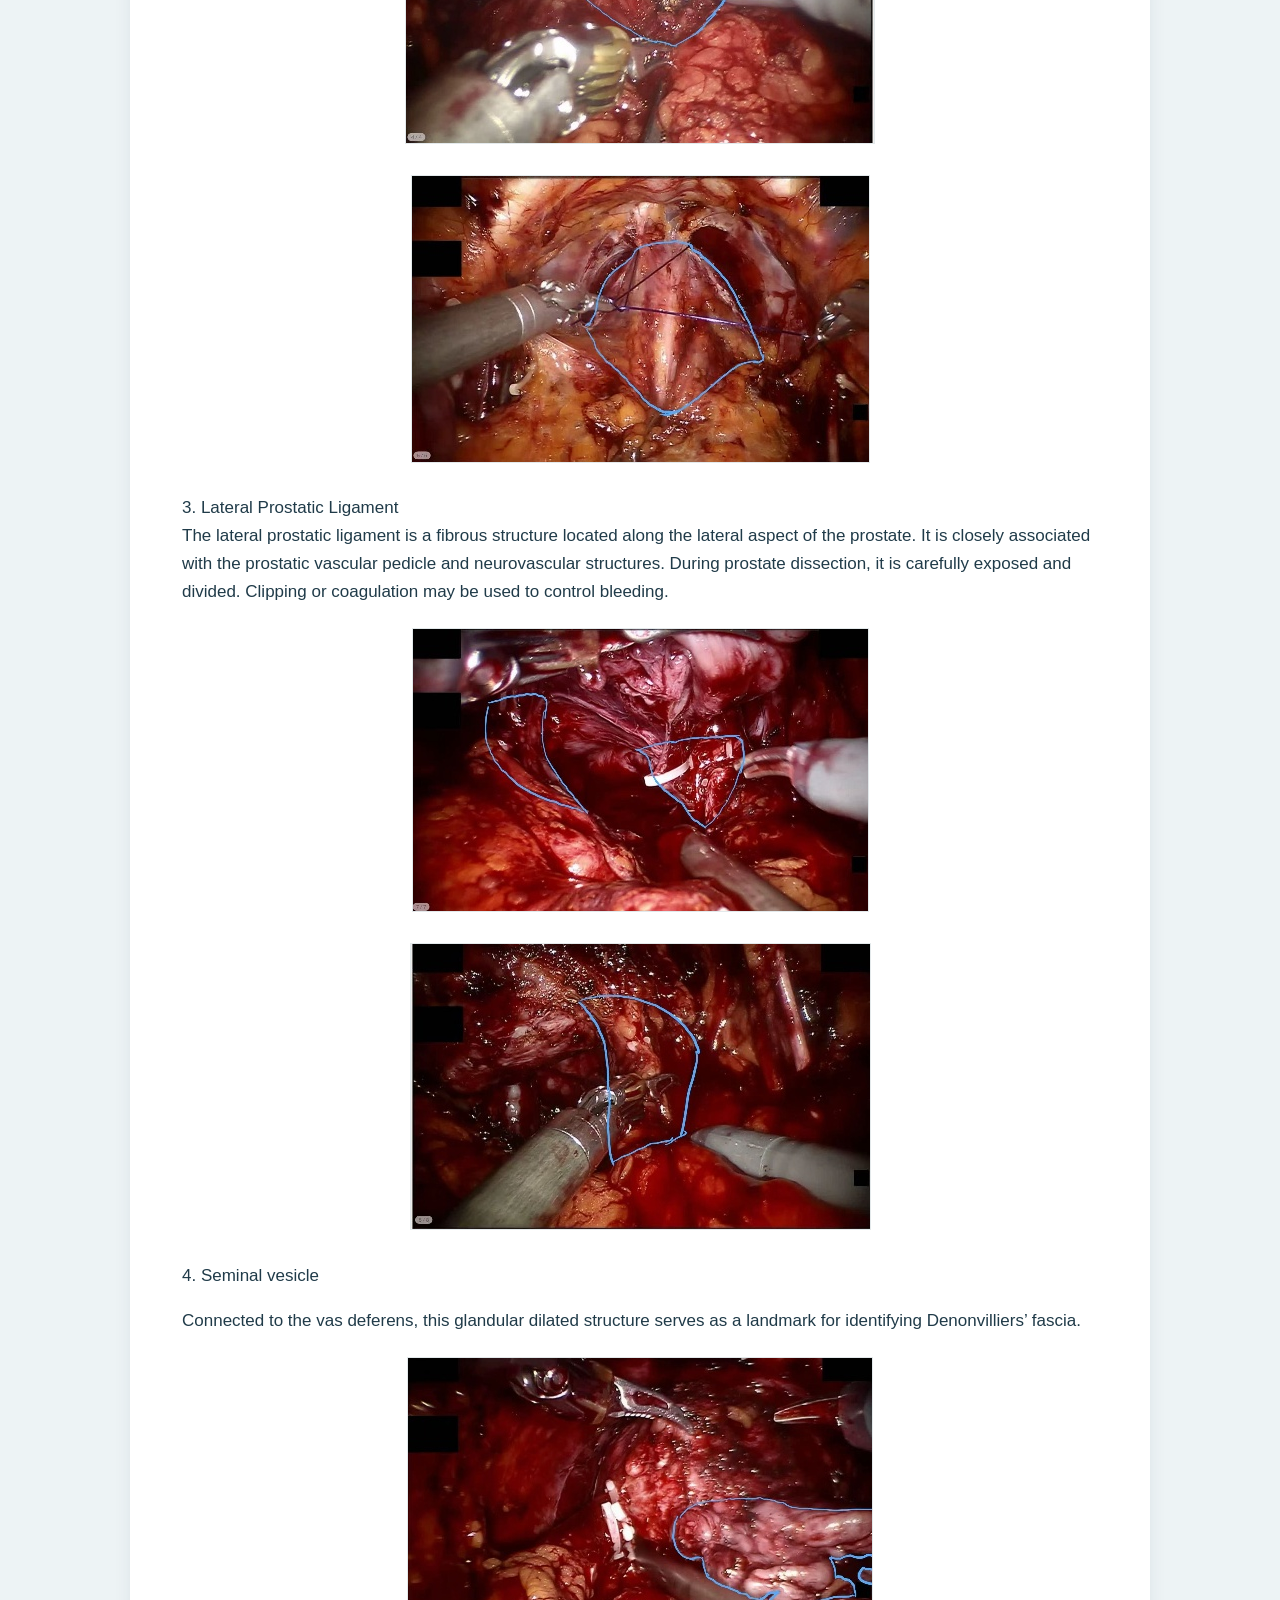
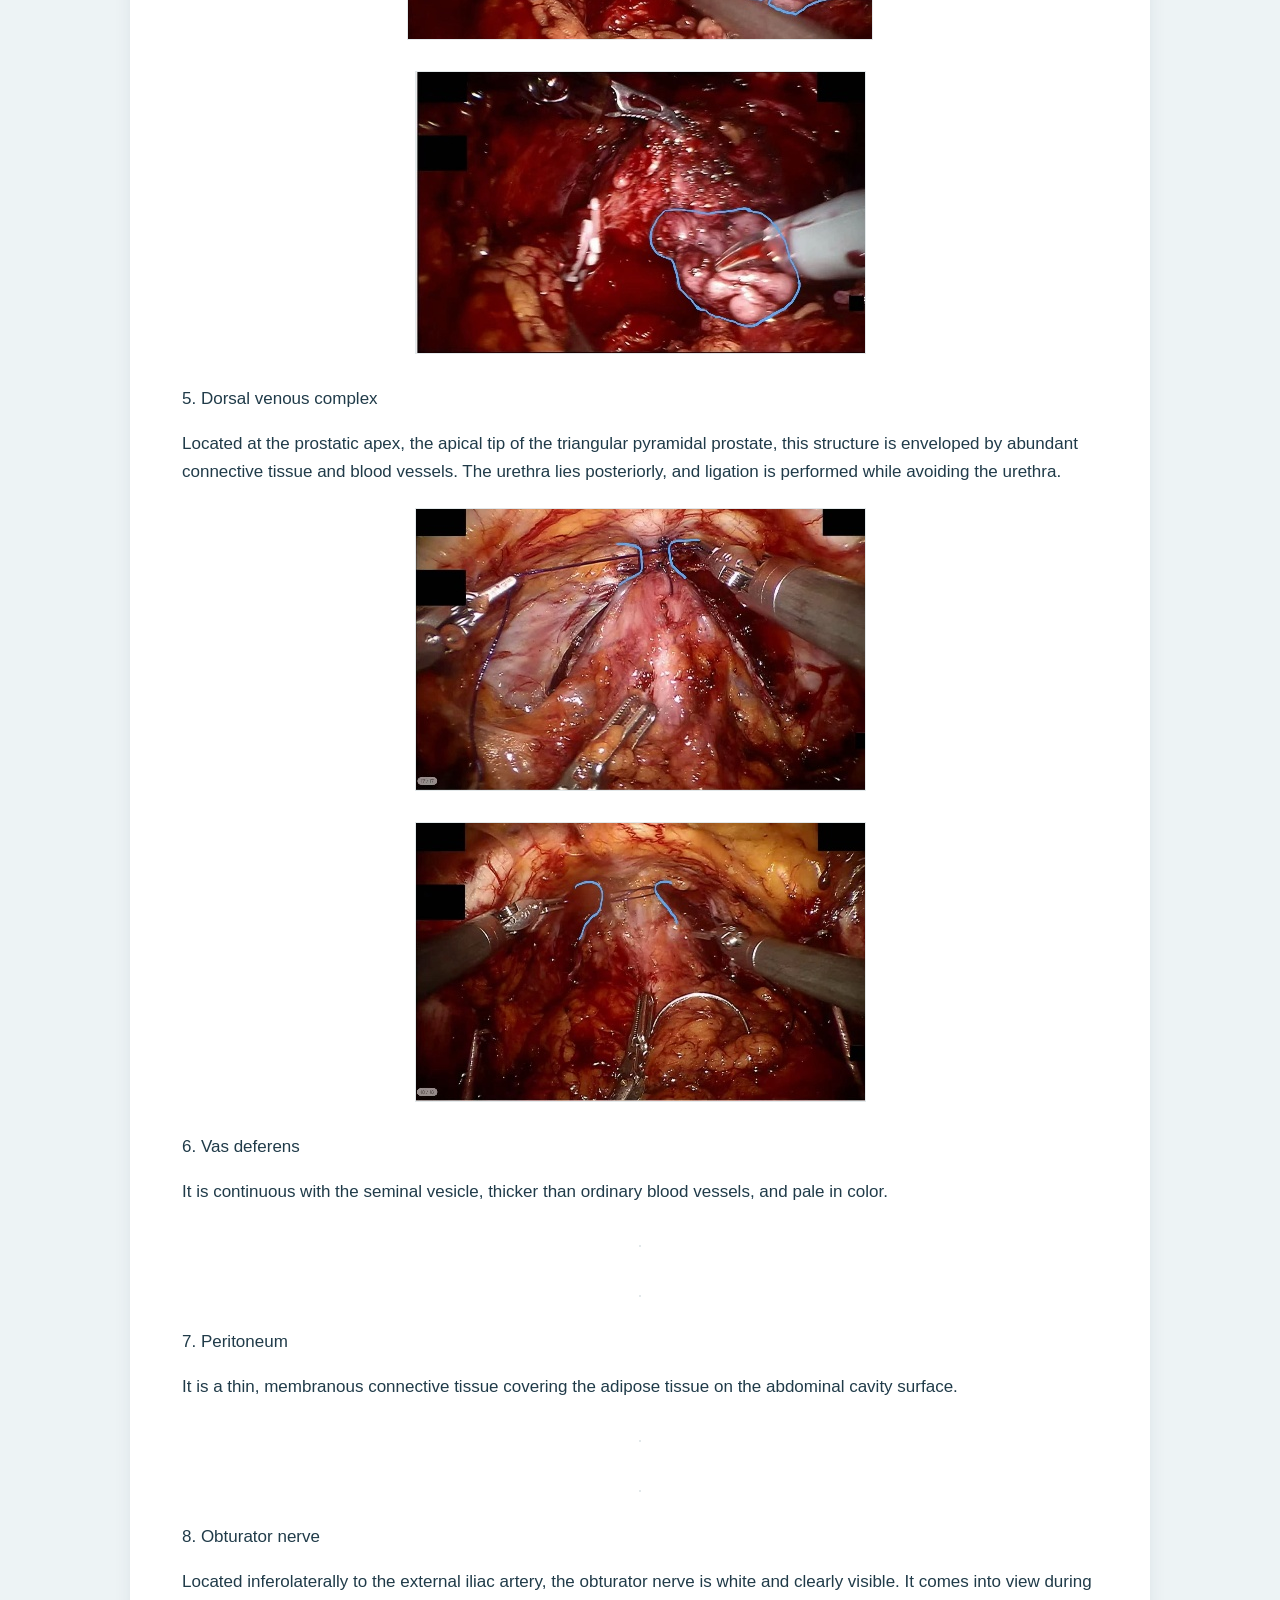
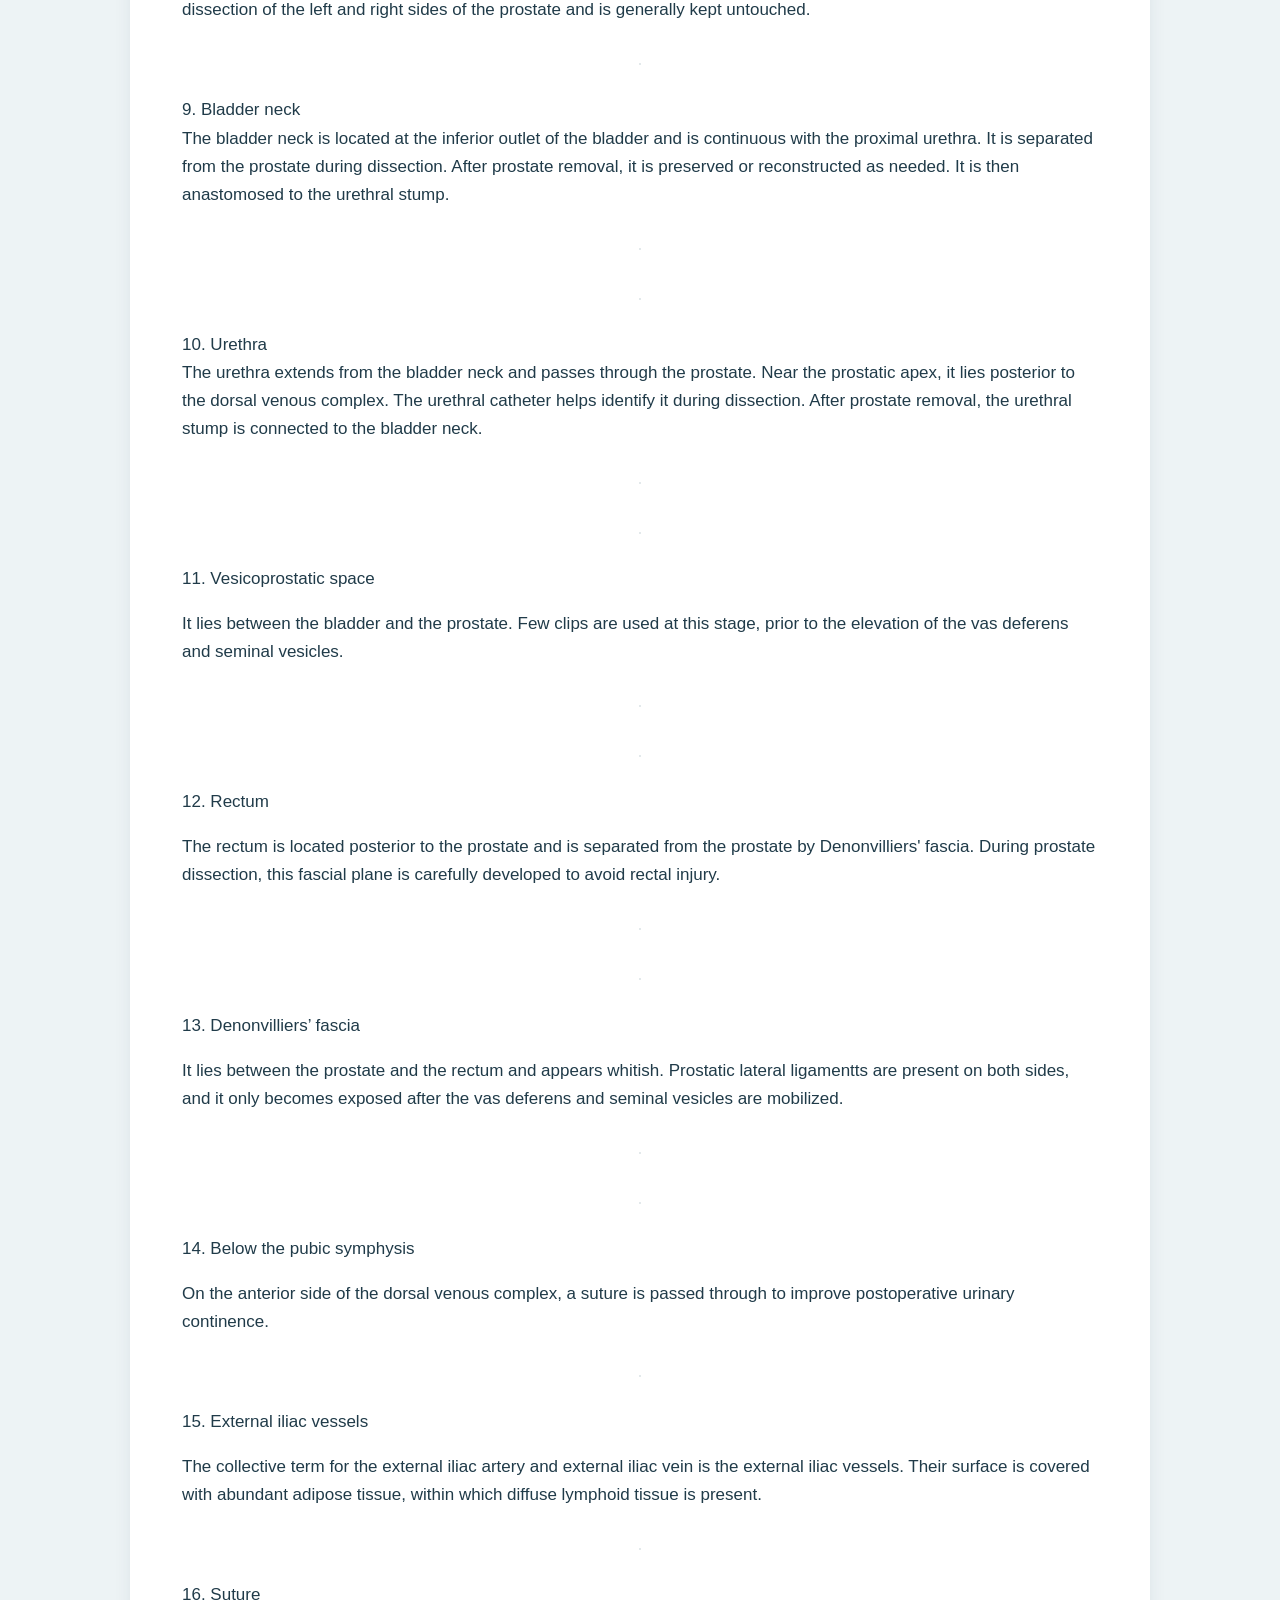
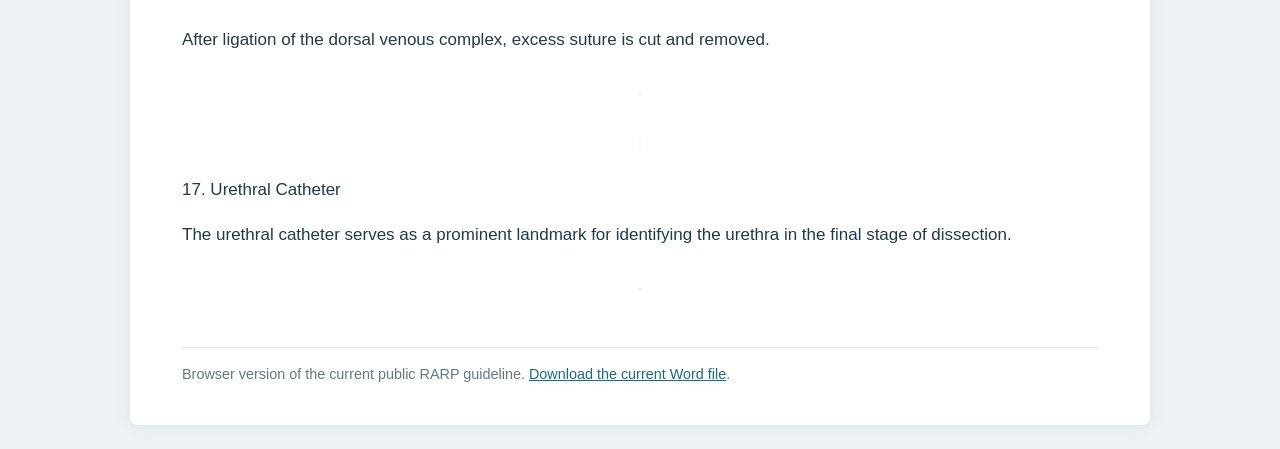
